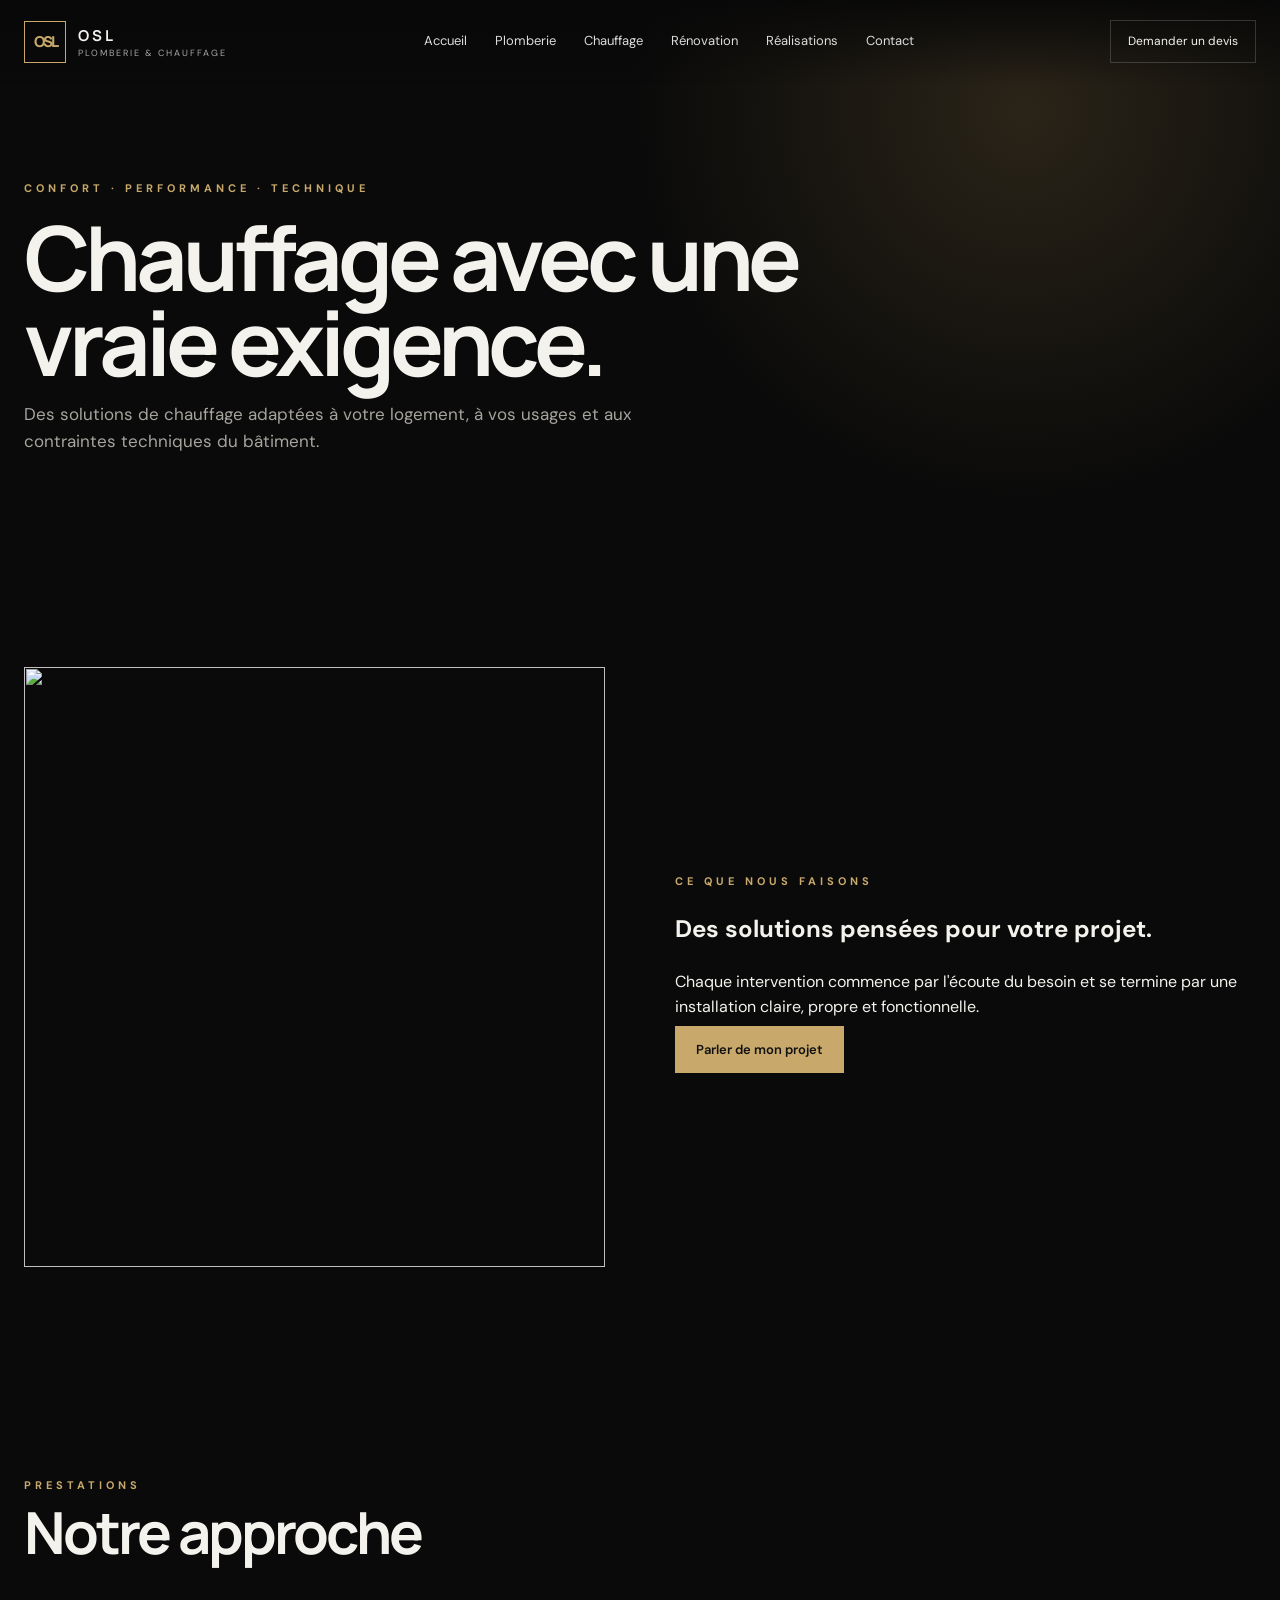
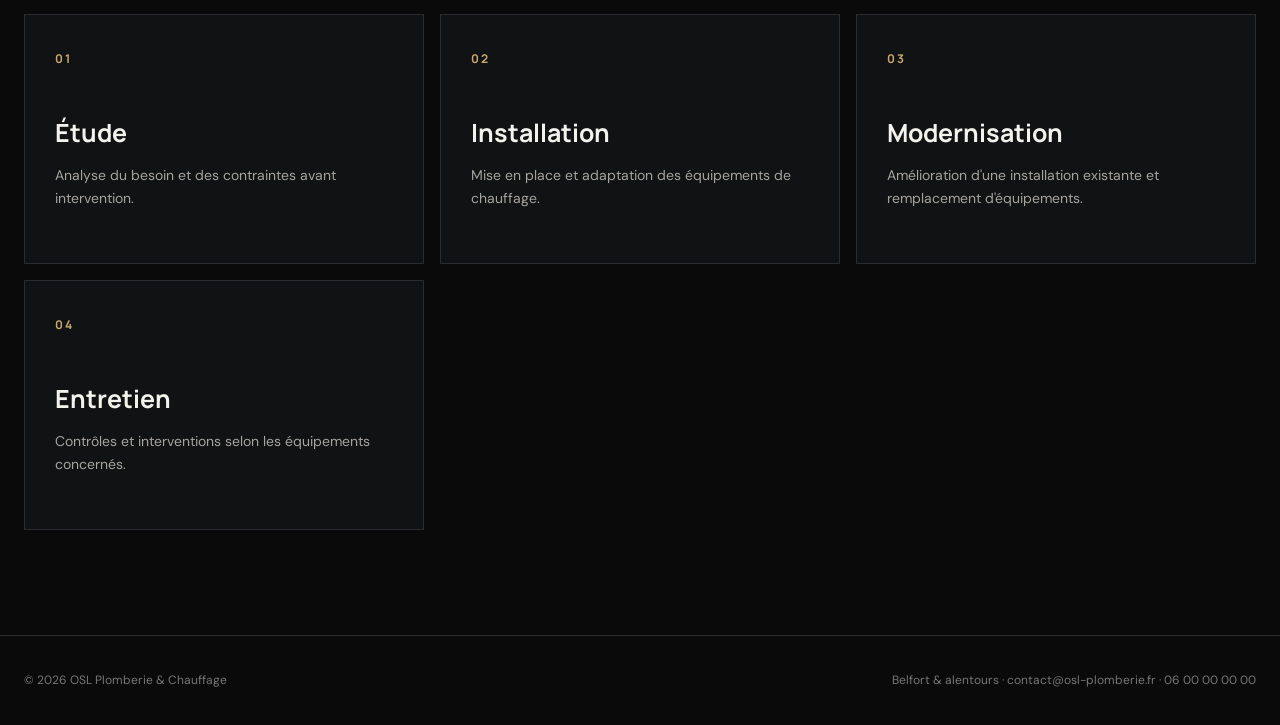
==== chauffage.html @ 5820beb4 "Add files via upload" ====
<!doctype html><html lang="fr"><head><meta charset="utf-8"><meta name="viewport" content="width=device-width,initial-scale=1"><title>Chauffage — OSL Plomberie & Chauffage</title><meta name="description" content="OSL Plomberie & Chauffage — plomberie, chauffage et rénovation à Belfort et alentours."><link rel="stylesheet" href="style.css"></head><body>
<nav class="nav"><div class="container navin"><a class="brand" href="index.html"><span class="mark">OSL</span><span><strong>OSL</strong><small>PLOMBERIE & CHAUFFAGE</small></span></a><div class="links"><a href="index.html">Accueil</a><a href="plomberie.html">Plomberie</a><a href="chauffage.html">Chauffage</a><a href="renovation.html">Rénovation</a><a href="realisations.html">Réalisations</a><a href="contact.html">Contact</a></div><a class="navcta" href="contact.html">Demander un devis</a><button class="menu">☰</button></div></nav>
<main><header class="subhero"><div class="container reveal"><div class="eyebrow">Confort · Performance · Technique</div><h1>Chauffage avec une vraie exigence.</h1><p>Des solutions de chauffage adaptées à votre logement, à vos usages et aux contraintes techniques du bâtiment.</p></div></header><section><div class="container"><div class="split"><img class="reveal" src="https://images.unsplash.com/photo-1650551182991-b07558247564?auto=format&fit=crop&w=1400&q=85"><div class="reveal"><div class="eyebrow">Ce que nous faisons</div><h2>Des solutions pensées pour votre projet.</h2><p>Chaque intervention commence par l'écoute du besoin et se termine par une installation claire, propre et fonctionnelle.</p><a class="btn primary" href="contact.html">Parler de mon projet</a></div></div></div></section><section><div class="container"><div class="head reveal"><div><div class="eyebrow">Prestations</div><h2>Notre approche</h2></div></div><div class="grid"><article class="card reveal"><span class="num">01</span><h3>Étude</h3><p>Analyse du besoin et des contraintes avant intervention.</p></article><article class="card reveal"><span class="num">02</span><h3>Installation</h3><p>Mise en place et adaptation des équipements de chauffage.</p></article><article class="card reveal"><span class="num">03</span><h3>Modernisation</h3><p>Amélioration d'une installation existante et remplacement d'équipements.</p></article><article class="card reveal"><span class="num">04</span><h3>Entretien</h3><p>Contrôles et interventions selon les équipements concernés.</p></article></div></div></section></main>
<footer class="footer"><div class="container footerin"><div>© 2026 OSL Plomberie & Chauffage</div><div>Belfort & alentours · contact@osl-plomberie.fr · 06 00 00 00 00</div></div></footer><script src="script.js"></script></body></html>
---- style.css ----
@import url('https://fonts.googleapis.com/css2?family=DM+Sans:wght@400;500;600;700&family=Manrope:wght@500;600;700;800&display=swap');
:root{--bg:#0a0a0a;--panel:#111214;--soft:#18191b;--line:#2a2b2e;--text:#f4f2ed;--muted:#a7a49e;--gold:#c8a96b;--gold2:#e2c98f;--max:1240px}
*{box-sizing:border-box}html{scroll-behavior:smooth}body{margin:0;background:var(--bg);color:var(--text);font-family:"DM Sans",sans-serif;line-height:1.6}a{text-decoration:none;color:inherit}img{display:block;width:100%;object-fit:cover}.container{width:min(calc(100% - 48px),var(--max));margin:auto}.nav{position:fixed;z-index:20;top:0;left:0;right:0;padding:20px 0;background:linear-gradient(#080808e8,transparent);transition:.3s}.nav.scrolled{background:#090909ed;border-bottom:1px solid #ffffff12;backdrop-filter:blur(16px)}.navin{display:flex;align-items:center;justify-content:space-between}.brand{display:flex;align-items:center;gap:12px}.mark{width:42px;height:42px;border:1px solid var(--gold);display:grid;place-items:center;font-family:Manrope;font-weight:800;letter-spacing:-2px;color:var(--gold);font-size:15px}.brand strong{font-family:Manrope;letter-spacing:3px;font-size:15px}.brand small{display:block;color:#aaa;font-size:9px;letter-spacing:2px;margin-top:-3px}.links{display:flex;gap:28px;font-size:13px;color:#ddd}.links a:hover{color:var(--gold)}.navcta{padding:11px 17px;border:1px solid #ffffff2b;font-size:12px}.menu{display:none;background:none;border:0;color:#fff;font-size:26px}.hero{min-height:100vh;display:grid;align-items:end;position:relative;overflow:hidden;background:linear-gradient(90deg,#050505dc 0%,#05050585 48%,#05050528),url("https://images.unsplash.com/photo-1504307651254-35680f356dfd?auto=format&fit=crop&w=2200&q=85") center/cover}.hero:after{content:"";position:absolute;inset:0;background:linear-gradient(0deg,#0a0a0a 0%,transparent 35%)}.hero .container{position:relative;z-index:2;padding:160px 0 90px}.eyebrow{color:var(--gold);text-transform:uppercase;letter-spacing:4px;font-size:11px;font-weight:700}.hero h1{font-family:Manrope;font-size:clamp(48px,7vw,96px);line-height:.96;letter-spacing:-5px;max-width:900px;margin:18px 0 26px}.hero h1 em{font-style:normal;color:#cfcac0}.hero p{max-width:580px;color:#d0cec9;font-size:17px}.buttons{display:flex;gap:12px;flex-wrap:wrap;margin-top:34px}.btn{padding:14px 20px;border:1px solid #ffffff26;font-weight:600;font-size:13px}.btn.primary{background:var(--gold);color:#111;border-color:var(--gold)}.btn:hover{transform:translateY(-2px)}section{padding:105px 0}.head{display:flex;justify-content:space-between;gap:40px;align-items:end;margin-bottom:45px}.head h2{font:700 clamp(34px,5vw,58px)/1 Manrope;letter-spacing:-3px;margin:8px 0}.head p{max-width:470px;color:var(--muted);margin:0}.grid{display:grid;grid-template-columns:repeat(3,1fr);gap:16px}.card{background:var(--panel);border:1px solid var(--line);padding:30px;min-height:250px;transition:.3s}.card:hover{transform:translateY(-5px);border-color:#6b5b3d}.num{font:700 12px Manrope;color:var(--gold);letter-spacing:2px}.card h3{font:700 25px Manrope;margin:45px 0 10px}.card p{color:var(--muted);font-size:14px}.photo-grid{display:grid;grid-template-columns:1.35fr .65fr;gap:16px}.photo-grid .big{height:610px}.photo-grid .stack{display:grid;gap:16px}.photo-grid .stack img{height:297px}.caption{display:flex;justify-content:space-between;margin-top:12px;font-size:12px;color:#aaa}.process{display:grid;grid-template-columns:repeat(4,1fr);gap:1px;background:var(--line);border:1px solid var(--line)}.step{background:var(--bg);padding:30px}.step b{font:700 40px Manrope;color:#333}.step h3{font-family:Manrope}.step p{font-size:13px;color:var(--muted)}.split{display:grid;grid-template-columns:1fr 1fr;gap:70px;align-items:center}.split img{height:600px}.quote{background:linear-gradient(120deg,#17140f,#0d0d0d);border:1px solid #3a3020;padding:55px}.quote h2{font:700 52px/1 Manrope;letter-spacing:-3px;margin:10px 0 18px}.quote p{color:var(--muted);max-width:600px}.facts{display:grid;grid-template-columns:repeat(3,1fr);gap:1px;background:var(--line);margin-top:35px}.fact{background:#0b0b0b;padding:24px}.fact strong{display:block;font:700 28px Manrope}.fact span{color:var(--muted);font-size:12px}.faq{border-top:1px solid var(--line)}details{border-bottom:1px solid var(--line);padding:20px 0}summary{cursor:pointer;font:600 17px Manrope}details p{color:var(--muted);max-width:760px}.contact{display:grid;grid-template-columns:.8fr 1.2fr;gap:45px}.contactbox{border:1px solid var(--line);padding:30px;background:var(--panel)}.contactbox h3{font-family:Manrope}.contactbox p,.contactbox a{color:var(--muted);display:block}.form{display:grid;grid-template-columns:1fr 1fr;gap:14px}.form .full{grid-column:1/-1}.form input,.form textarea,.form select{width:100%;background:#0d0d0e;border:1px solid var(--line);padding:15px;color:#fff;font:inherit}.form textarea{min-height:150px;resize:vertical}.footer{border-top:1px solid var(--line);padding:35px 0;color:#777;font-size:12px}.footerin{display:flex;justify-content:space-between;gap:20px}.reveal{opacity:0;transform:translateY(25px);transition:.7s}.reveal.show{opacity:1;transform:none}.subhero{padding:180px 0 90px;background:radial-gradient(circle at 80% 20%,#2a2418,transparent 35%)}.subhero h1{font:700 clamp(50px,7vw,90px)/.95 Manrope;letter-spacing:-5px;max-width:850px;margin:16px 0}.subhero p{color:var(--muted);max-width:650px;font-size:17px}.gallery{display:grid;grid-template-columns:repeat(2,1fr);gap:16px}.gallery figure{margin:0}.gallery img{height:440px}.gallery figcaption{padding:12px 0;color:#888;font-size:12px}.notice{font-size:11px;color:#777;border-left:2px solid var(--gold);padding-left:12px;margin-top:20px}
@media(max-width:800px){.container{width:min(calc(100% - 30px),var(--max))}.links,.navcta{display:none}.menu{display:block}.nav.open .links{display:flex;position:absolute;top:80px;left:15px;right:15px;flex-direction:column;background:#101010;padding:25px;border:1px solid var(--line)}.hero h1{letter-spacing:-3px}.hero .container{padding-bottom:65px}.grid,.process,.contact,.split,.gallery,.photo-grid{grid-template-columns:1fr}.photo-grid .big,.photo-grid .stack img{height:360px}.head{display:block}.facts{grid-template-columns:1fr}.quote{padding:30px}.quote h2{font-size:40px}.form{grid-template-columns:1fr}.form .full{grid-column:auto}.footerin{display:block}.footerin div+div{margin-top:10px}section{padding:75px 0}}
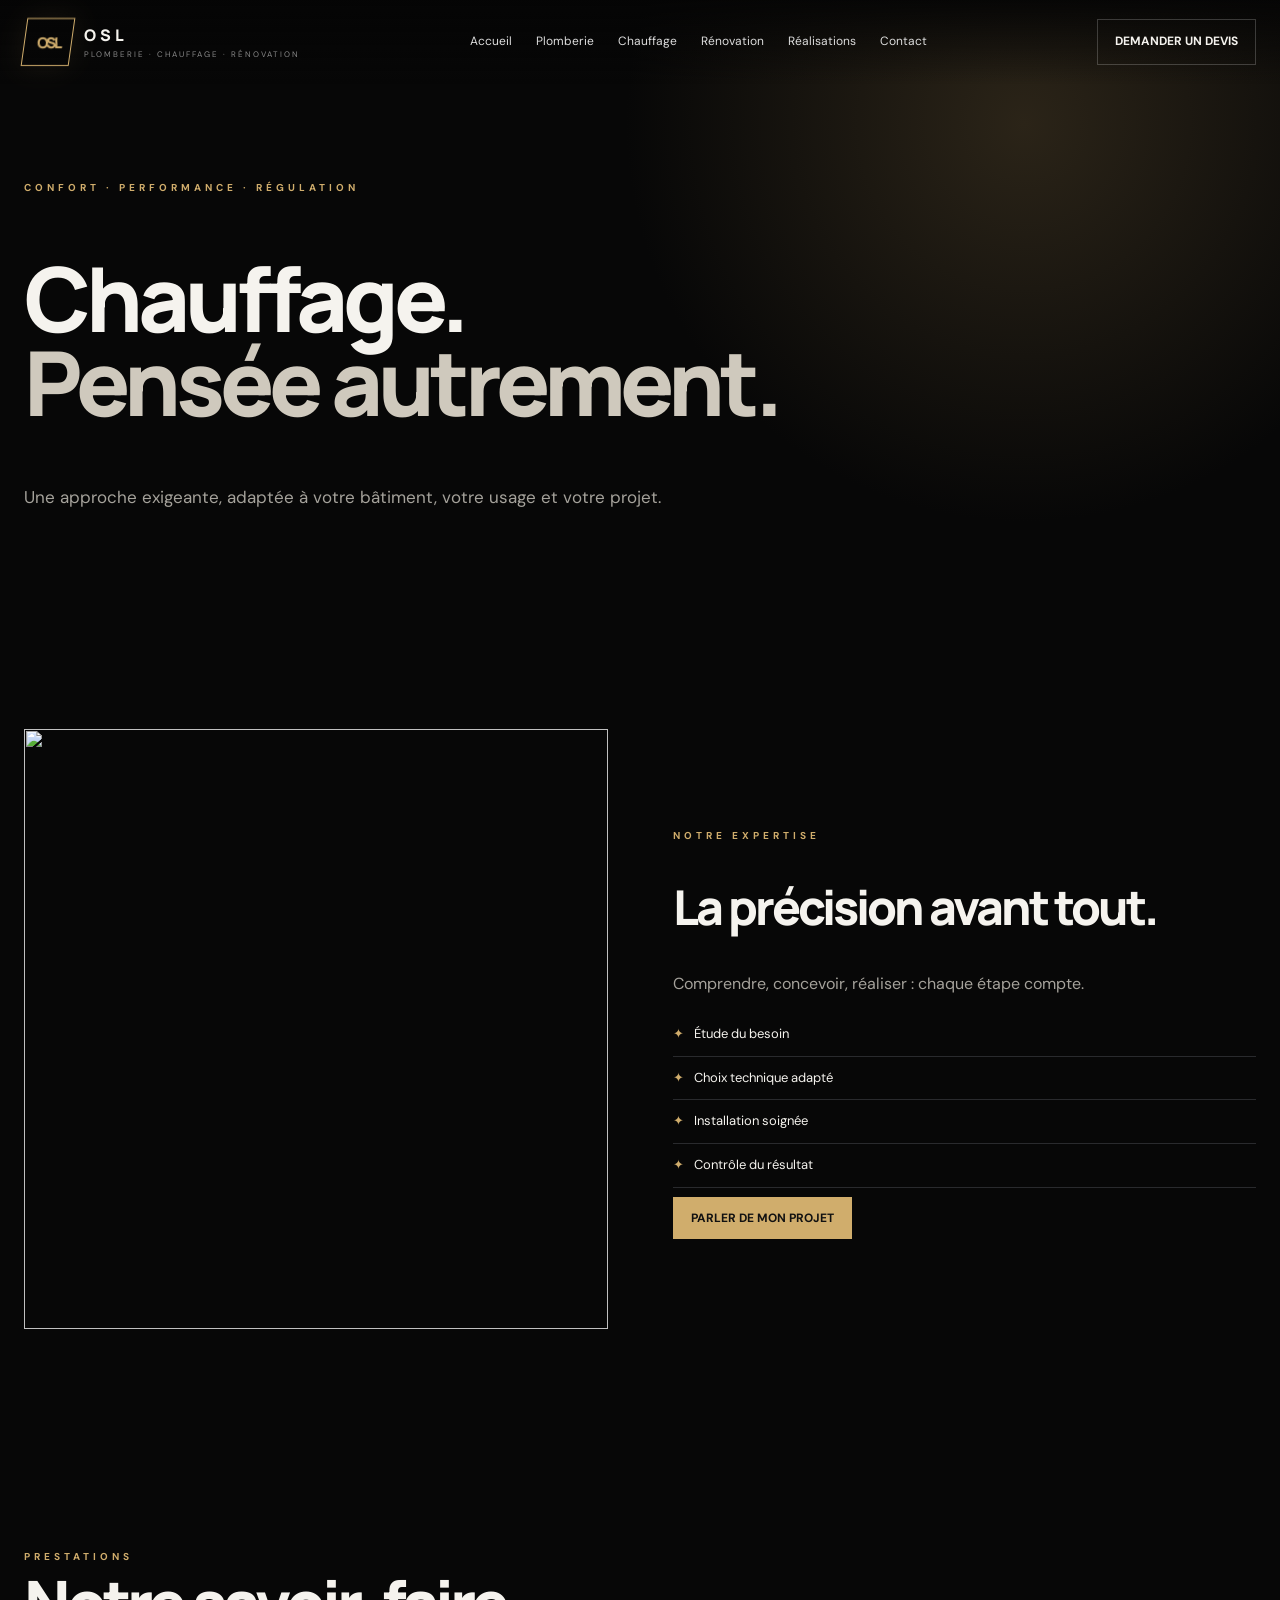
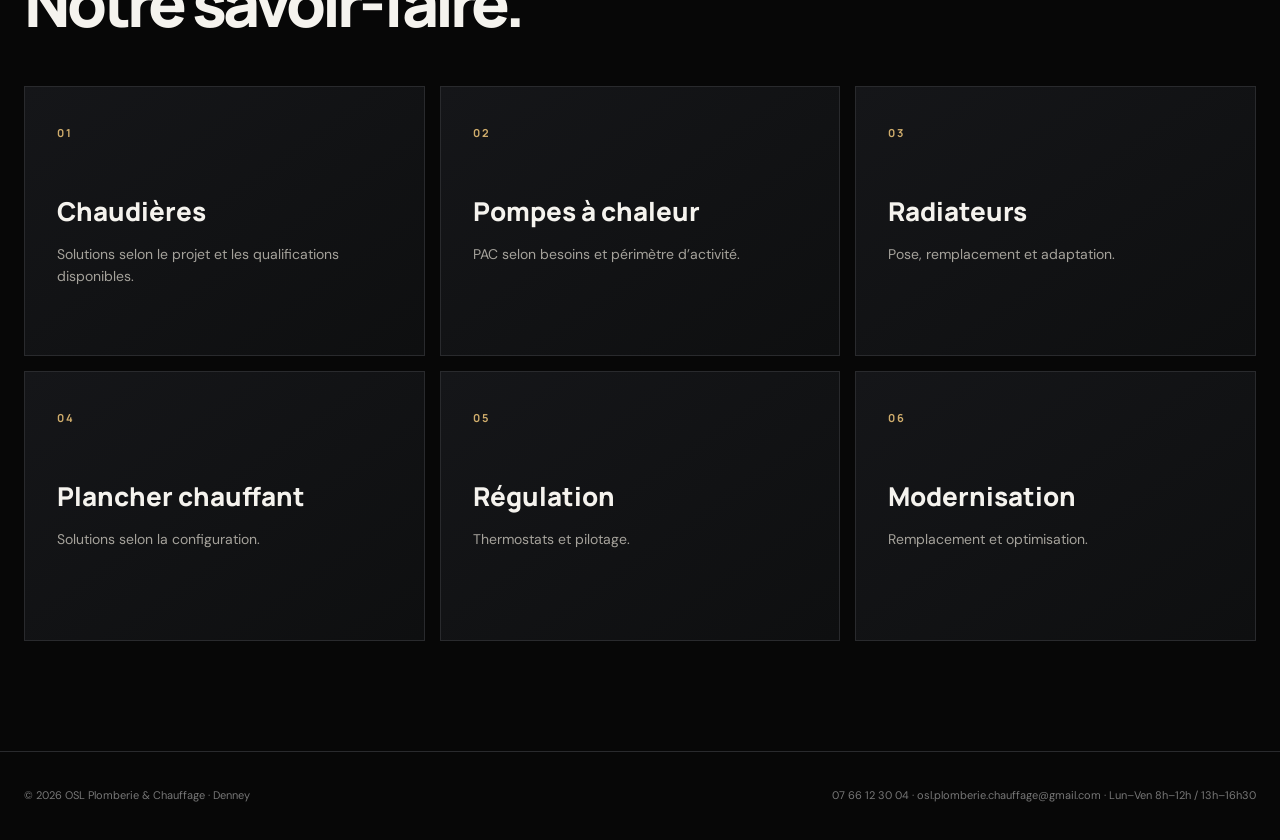
==== commit 5015d341: "Add files via upload" ====
--- a/chauffage.html
+++ b/chauffage.html
@@ -1,4 +1 @@
-<!doctype html><html lang="fr"><head><meta charset="utf-8"><meta name="viewport" content="width=device-width,initial-scale=1"><title>Chauffage — OSL Plomberie & Chauffage</title><meta name="description" content="OSL Plomberie & Chauffage — plomberie, chauffage et rénovation à Belfort et alentours."><link rel="stylesheet" href="style.css"></head><body>
-<nav class="nav"><div class="container navin"><a class="brand" href="index.html"><span class="mark">OSL</span><span><strong>OSL</strong><small>PLOMBERIE & CHAUFFAGE</small></span></a><div class="links"><a href="index.html">Accueil</a><a href="plomberie.html">Plomberie</a><a href="chauffage.html">Chauffage</a><a href="renovation.html">Rénovation</a><a href="realisations.html">Réalisations</a><a href="contact.html">Contact</a></div><a class="navcta" href="contact.html">Demander un devis</a><button class="menu">☰</button></div></nav>
-<main><header class="subhero"><div class="container reveal"><div class="eyebrow">Confort · Performance · Technique</div><h1>Chauffage avec une vraie exigence.</h1><p>Des solutions de chauffage adaptées à votre logement, à vos usages et aux contraintes techniques du bâtiment.</p></div></header><section><div class="container"><div class="split"><img class="reveal" src="https://images.unsplash.com/photo-1650551182991-b07558247564?auto=format&fit=crop&w=1400&q=85"><div class="reveal"><div class="eyebrow">Ce que nous faisons</div><h2>Des solutions pensées pour votre projet.</h2><p>Chaque intervention commence par l'écoute du besoin et se termine par une installation claire, propre et fonctionnelle.</p><a class="btn primary" href="contact.html">Parler de mon projet</a></div></div></div></section><section><div class="container"><div class="head reveal"><div><div class="eyebrow">Prestations</div><h2>Notre approche</h2></div></div><div class="grid"><article class="card reveal"><span class="num">01</span><h3>Étude</h3><p>Analyse du besoin et des contraintes avant intervention.</p></article><article class="card reveal"><span class="num">02</span><h3>Installation</h3><p>Mise en place et adaptation des équipements de chauffage.</p></article><article class="card reveal"><span class="num">03</span><h3>Modernisation</h3><p>Amélioration d'une installation existante et remplacement d'équipements.</p></article><article class="card reveal"><span class="num">04</span><h3>Entretien</h3><p>Contrôles et interventions selon les équipements concernés.</p></article></div></div></section></main>
-<footer class="footer"><div class="container footerin"><div>© 2026 OSL Plomberie & Chauffage</div><div>Belfort & alentours · contact@osl-plomberie.fr · 06 00 00 00 00</div></div></footer><script src="script.js"></script></body></html>+<!doctype html><html lang="fr"><head><meta charset="utf-8"><meta name="viewport" content="width=device-width,initial-scale=1"><title>Chauffage — OSL</title><meta name="description" content="OSL Plomberie & Chauffage à Denney, Belfort et alentours jusqu’à 130 km."><link rel="stylesheet" href="style.css"></head><body><nav class="nav"><div class="container navin"><a class="brand" href="index.html"><span class="logo"><b>OSL</b></span><span><strong>OSL</strong><small>PLOMBERIE · CHAUFFAGE · RÉNOVATION</small></span></a><div class="links"><a href="index.html">Accueil</a><a href="plomberie.html">Plomberie</a><a href="chauffage.html">Chauffage</a><a href="renovation.html">Rénovation</a><a href="realisations.html">Réalisations</a><a href="contact.html">Contact</a></div><a class="navcta" href="contact.html">DEMANDER UN DEVIS</a><button class="menu">☰</button></div></nav><main><header style="padding:180px 0 90px;background:radial-gradient(circle at 80% 20%,#2b2418,transparent 35%)"><div class="container reveal"><div class="eyebrow">Confort · Performance · Régulation</div><h1 style="font:800 clamp(50px,7vw,92px)/.94 Manrope;letter-spacing:-5px"> Chauffage.<br><span style="color:#cfc9bd">Pensée autrement.</span></h1><p style="color:var(--m);max-width:680px;font-size:17px">Une approche exigeante, adaptée à votre bâtiment, votre usage et votre projet.</p></div></header><section><div class="container"><div class="split"><img class="reveal" src="https://images.unsplash.com/photo-1650551182991-b07558247564?auto=format&fit=crop&w=1500&q=88"><div class="reveal"><div class="eyebrow">Notre expertise</div><h2 style="font:800 48px/1 Manrope;letter-spacing:-3px">La précision avant tout.</h2><p style="color:var(--m)">Comprendre, concevoir, réaliser : chaque étape compte.</p><ul class="list"><li>Étude du besoin</li><li>Choix technique adapté</li><li>Installation soignée</li><li>Contrôle du résultat</li></ul><a class="btn primary" href="contact.html">PARLER DE MON PROJET</a></div></div></div></section><section><div class="container"><div class="head"><div><div class="eyebrow">Prestations</div><h2>Notre savoir-faire.</h2></div></div><div class="grid"><article class="card tilt reveal"><span class="num">01</span><h3>Chaudières</h3><p>Solutions selon le projet et les qualifications disponibles.</p></article><article class="card tilt reveal"><span class="num">02</span><h3>Pompes à chaleur</h3><p>PAC selon besoins et périmètre d’activité.</p></article><article class="card tilt reveal"><span class="num">03</span><h3>Radiateurs</h3><p>Pose, remplacement et adaptation.</p></article><article class="card tilt reveal"><span class="num">04</span><h3>Plancher chauffant</h3><p>Solutions selon la configuration.</p></article><article class="card tilt reveal"><span class="num">05</span><h3>Régulation</h3><p>Thermostats et pilotage.</p></article><article class="card tilt reveal"><span class="num">06</span><h3>Modernisation</h3><p>Remplacement et optimisation.</p></article></div></div></section></main><footer class="footer"><div class="container footerin"><div>© 2026 OSL Plomberie & Chauffage · Denney</div><div>07 66 12 30 04 · osl.plomberie.chauffage@gmail.com · Lun–Ven 8h–12h / 13h–16h30</div></div></footer><script src="script.js"></script></body></html>
--- a/style.css
+++ b/style.css
@@ -1,5 +1,3 @@
-
-@import url('https://fonts.googleapis.com/css2?family=DM+Sans:wght@400;500;600;700&family=Manrope:wght@500;600;700;800&display=swap');
-:root{--bg:#0a0a0a;--panel:#111214;--soft:#18191b;--line:#2a2b2e;--text:#f4f2ed;--muted:#a7a49e;--gold:#c8a96b;--gold2:#e2c98f;--max:1240px}
-*{box-sizing:border-box}html{scroll-behavior:smooth}body{margin:0;background:var(--bg);color:var(--text);font-family:"DM Sans",sans-serif;line-height:1.6}a{text-decoration:none;color:inherit}img{display:block;width:100%;object-fit:cover}.container{width:min(calc(100% - 48px),var(--max));margin:auto}.nav{position:fixed;z-index:20;top:0;left:0;right:0;padding:20px 0;background:linear-gradient(#080808e8,transparent);transition:.3s}.nav.scrolled{background:#090909ed;border-bottom:1px solid #ffffff12;backdrop-filter:blur(16px)}.navin{display:flex;align-items:center;justify-content:space-between}.brand{display:flex;align-items:center;gap:12px}.mark{width:42px;height:42px;border:1px solid var(--gold);display:grid;place-items:center;font-family:Manrope;font-weight:800;letter-spacing:-2px;color:var(--gold);font-size:15px}.brand strong{font-family:Manrope;letter-spacing:3px;font-size:15px}.brand small{display:block;color:#aaa;font-size:9px;letter-spacing:2px;margin-top:-3px}.links{display:flex;gap:28px;font-size:13px;color:#ddd}.links a:hover{color:var(--gold)}.navcta{padding:11px 17px;border:1px solid #ffffff2b;font-size:12px}.menu{display:none;background:none;border:0;color:#fff;font-size:26px}.hero{min-height:100vh;display:grid;align-items:end;position:relative;overflow:hidden;background:linear-gradient(90deg,#050505dc 0%,#05050585 48%,#05050528),url("https://images.unsplash.com/photo-1504307651254-35680f356dfd?auto=format&fit=crop&w=2200&q=85") center/cover}.hero:after{content:"";position:absolute;inset:0;background:linear-gradient(0deg,#0a0a0a 0%,transparent 35%)}.hero .container{position:relative;z-index:2;padding:160px 0 90px}.eyebrow{color:var(--gold);text-transform:uppercase;letter-spacing:4px;font-size:11px;font-weight:700}.hero h1{font-family:Manrope;font-size:clamp(48px,7vw,96px);line-height:.96;letter-spacing:-5px;max-width:900px;margin:18px 0 26px}.hero h1 em{font-style:normal;color:#cfcac0}.hero p{max-width:580px;color:#d0cec9;font-size:17px}.buttons{display:flex;gap:12px;flex-wrap:wrap;margin-top:34px}.btn{padding:14px 20px;border:1px solid #ffffff26;font-weight:600;font-size:13px}.btn.primary{background:var(--gold);color:#111;border-color:var(--gold)}.btn:hover{transform:translateY(-2px)}section{padding:105px 0}.head{display:flex;justify-content:space-between;gap:40px;align-items:end;margin-bottom:45px}.head h2{font:700 clamp(34px,5vw,58px)/1 Manrope;letter-spacing:-3px;margin:8px 0}.head p{max-width:470px;color:var(--muted);margin:0}.grid{display:grid;grid-template-columns:repeat(3,1fr);gap:16px}.card{background:var(--panel);border:1px solid var(--line);padding:30px;min-height:250px;transition:.3s}.card:hover{transform:translateY(-5px);border-color:#6b5b3d}.num{font:700 12px Manrope;color:var(--gold);letter-spacing:2px}.card h3{font:700 25px Manrope;margin:45px 0 10px}.card p{color:var(--muted);font-size:14px}.photo-grid{display:grid;grid-template-columns:1.35fr .65fr;gap:16px}.photo-grid .big{height:610px}.photo-grid .stack{display:grid;gap:16px}.photo-grid .stack img{height:297px}.caption{display:flex;justify-content:space-between;margin-top:12px;font-size:12px;color:#aaa}.process{display:grid;grid-template-columns:repeat(4,1fr);gap:1px;background:var(--line);border:1px solid var(--line)}.step{background:var(--bg);padding:30px}.step b{font:700 40px Manrope;color:#333}.step h3{font-family:Manrope}.step p{font-size:13px;color:var(--muted)}.split{display:grid;grid-template-columns:1fr 1fr;gap:70px;align-items:center}.split img{height:600px}.quote{background:linear-gradient(120deg,#17140f,#0d0d0d);border:1px solid #3a3020;padding:55px}.quote h2{font:700 52px/1 Manrope;letter-spacing:-3px;margin:10px 0 18px}.quote p{color:var(--muted);max-width:600px}.facts{display:grid;grid-template-columns:repeat(3,1fr);gap:1px;background:var(--line);margin-top:35px}.fact{background:#0b0b0b;padding:24px}.fact strong{display:block;font:700 28px Manrope}.fact span{color:var(--muted);font-size:12px}.faq{border-top:1px solid var(--line)}details{border-bottom:1px solid var(--line);padding:20px 0}summary{cursor:pointer;font:600 17px Manrope}details p{color:var(--muted);max-width:760px}.contact{display:grid;grid-template-columns:.8fr 1.2fr;gap:45px}.contactbox{border:1px solid var(--line);padding:30px;background:var(--panel)}.contactbox h3{font-family:Manrope}.contactbox p,.contactbox a{color:var(--muted);display:block}.form{display:grid;grid-template-columns:1fr 1fr;gap:14px}.form .full{grid-column:1/-1}.form input,.form textarea,.form select{width:100%;background:#0d0d0e;border:1px solid var(--line);padding:15px;color:#fff;font:inherit}.form textarea{min-height:150px;resize:vertical}.footer{border-top:1px solid var(--line);padding:35px 0;color:#777;font-size:12px}.footerin{display:flex;justify-content:space-between;gap:20px}.reveal{opacity:0;transform:translateY(25px);transition:.7s}.reveal.show{opacity:1;transform:none}.subhero{padding:180px 0 90px;background:radial-gradient(circle at 80% 20%,#2a2418,transparent 35%)}.subhero h1{font:700 clamp(50px,7vw,90px)/.95 Manrope;letter-spacing:-5px;max-width:850px;margin:16px 0}.subhero p{color:var(--muted);max-width:650px;font-size:17px}.gallery{display:grid;grid-template-columns:repeat(2,1fr);gap:16px}.gallery figure{margin:0}.gallery img{height:440px}.gallery figcaption{padding:12px 0;color:#888;font-size:12px}.notice{font-size:11px;color:#777;border-left:2px solid var(--gold);padding-left:12px;margin-top:20px}
-@media(max-width:800px){.container{width:min(calc(100% - 30px),var(--max))}.links,.navcta{display:none}.menu{display:block}.nav.open .links{display:flex;position:absolute;top:80px;left:15px;right:15px;flex-direction:column;background:#101010;padding:25px;border:1px solid var(--line)}.hero h1{letter-spacing:-3px}.hero .container{padding-bottom:65px}.grid,.process,.contact,.split,.gallery,.photo-grid{grid-template-columns:1fr}.photo-grid .big,.photo-grid .stack img{height:360px}.head{display:block}.facts{grid-template-columns:1fr}.quote{padding:30px}.quote h2{font-size:40px}.form{grid-template-columns:1fr}.form .full{grid-column:auto}.footerin{display:block}.footerin div+div{margin-top:10px}section{padding:75px 0}}
+@import url("https://fonts.googleapis.com/css2?family=DM+Sans:wght@400;600;700&family=Manrope:wght@600;800&display=swap");
+:root{--bg:#070707;--p:#111214;--l:#292a2d;--t:#f5f3ee;--m:#a5a29b;--g:#d0ad6c;--max:1280px}*{box-sizing:border-box}html{scroll-behavior:smooth}body{margin:0;background:var(--bg);color:var(--t);font-family:"DM Sans";line-height:1.6}a{color:inherit;text-decoration:none}.container{width:min(calc(100% - 48px),var(--max));margin:auto}.nav{position:fixed;z-index:9;inset:0 0 auto;padding:18px 0;background:linear-gradient(#050505ed,transparent);transition:.3s}.nav.scrolled{background:#080808e8;backdrop-filter:blur(18px);border-bottom:1px solid #fff1}.navin{display:flex;align-items:center;justify-content:space-between}.brand{display:flex;align-items:center;gap:12px}.logo{width:48px;height:48px;border:1px solid var(--g);display:grid;place-items:center;transform:skew(-8deg);box-shadow:0 0 30px #d0ad6c18}.logo b{color:var(--g);font:800 15px Manrope;transform:skew(8deg);letter-spacing:-2px}.brand strong{font:800 16px Manrope;letter-spacing:4px}.brand small{display:block;color:#888;font-size:8px;letter-spacing:2px}.links{display:flex;gap:24px;font-size:12px;color:#ddd}.links a:hover{color:var(--g)}.navcta,.btn{border:1px solid #fff3;padding:12px 17px;font-size:12px;font-weight:700}.menu{display:none;background:none;border:0;color:#fff;font-size:25px}.hero{min-height:100vh;display:grid;align-items:end;position:relative;overflow:hidden;background:radial-gradient(circle at 75% 30%,#2b2317,transparent 32%),linear-gradient(90deg,#050505f0,#05050575,#05050520),url("https://images.unsplash.com/photo-1504307651254-35680f356dfd?auto=format&fit=crop&w=2400&q=90") center/cover}.hero:after{content:"";position:absolute;inset:0;background:linear-gradient(0deg,#070707,transparent 45%)}.hero .container{position:relative;z-index:2;padding:180px 0 90px}.eyebrow{color:var(--g);text-transform:uppercase;letter-spacing:4px;font-size:10px;font-weight:700}.hero h1{font:800 clamp(52px,8vw,112px)/.9 Manrope;letter-spacing:-6px;max-width:1050px;margin:18px 0}.hero h1 span{color:#cfc9bd}.hero p{font-size:18px;color:#d0cdc6;max-width:620px}.actions{display:flex;gap:12px;flex-wrap:wrap;margin-top:34px}.primary{background:var(--g);color:#111;border-color:var(--g)}.btn:hover,.navcta:hover{transform:translateY(-3px)}section{padding:110px 0}.head{display:flex;justify-content:space-between;align-items:end;gap:40px;margin-bottom:45px}.head h2{font:800 clamp(36px,5.5vw,64px)/.95 Manrope;letter-spacing:-4px;margin:8px 0}.head p{color:var(--m);max-width:520px}.grid{display:grid;grid-template-columns:repeat(3,1fr);gap:15px}.card{background:linear-gradient(145deg,#151619,#0e0f10);border:1px solid var(--l);padding:32px;min-height:270px;transition:.4s;transform-style:preserve-3d;overflow:hidden}.card:hover{transform:perspective(900px) rotateX(2deg) rotateY(-3deg) translateY(-7px);border-color:#6b5837;box-shadow:0 25px 60px #0008}.num{color:var(--g);font:700 11px Manrope;letter-spacing:2px}.card h3{font:800 26px Manrope;margin:48px 0 10px}.card p{color:var(--m);font-size:14px}.card a{color:var(--g);font-size:11px;font-weight:700}.strip{border-block:1px solid var(--l);padding:28px 0}.brands{display:flex;justify-content:space-between;gap:25px;flex-wrap:wrap;color:#aaa}.brands b{font:700 15px Manrope}.visual{display:grid;grid-template-columns:1.25fr .75fr;gap:15px}.visual figure{margin:0;position:relative;overflow:hidden}.visual img{width:100%;height:310px;object-fit:cover;transition:.6s}.visual .large{height:635px}.visual figure:hover img{transform:scale(1.04)}.label{position:absolute;bottom:15px;left:15px;background:#070707dd;padding:7px 10px;font-size:9px;letter-spacing:1px}.stack{display:grid;gap:15px}.process,.cert{display:grid;grid-template-columns:repeat(4,1fr);gap:1px;background:var(--l);border:1px solid var(--l)}.step,.cert .card{background:#090909;padding:30px}.step strong{font:800 42px Manrope;color:#333}.step h3{font:700 19px Manrope}.step p,.cert p{color:var(--m);font-size:13px}.cert{grid-template-columns:repeat(3,1fr);background:transparent;border:0;gap:15px}.cert .card{border:1px solid var(--l);min-height:185px}.tag{border:1px solid #665333;color:var(--g);padding:5px 8px;font-size:9px;letter-spacing:1px}.fleet{background:linear-gradient(135deg,#17130d,#090909);border:1px solid #3b3020;overflow:hidden}.fleetin{display:grid;grid-template-columns:.8fr 1.2fr}.fleettext{padding:55px}.fleettext h2{font:800 50px/1 Manrope;letter-spacing:-3px}.van{min-height:420px;display:grid;place-items:center;background:radial-gradient(circle,#2b251b,#0b0b0b 62%);position:relative}.van svg{width:92%;filter:drop-shadow(0 30px 30px #000)}.badge{position:absolute;right:22px;top:22px;color:#aaa;border:1px solid #fff2;padding:8px;font-size:9px;letter-spacing:2px}.split{display:grid;grid-template-columns:1fr 1fr;gap:65px;align-items:center}.split img{width:100%;height:600px;object-fit:cover}.list{list-style:none;padding:0}.list li{border-bottom:1px solid var(--l);padding:11px 0;font-size:13px}.list li:before{content:"✦";color:var(--g);margin-right:10px}.contact{display:grid;grid-template-columns:.75fr 1.25fr;gap:18px}.contactbox{background:var(--p);border:1px solid var(--l);padding:35px}.contactbox a,.contactbox p{display:block;color:var(--m)}.form{display:grid;grid-template-columns:1fr 1fr;gap:13px}.full{grid-column:1/-1}.form input,.form textarea,.form select{background:#0b0c0d;color:#fff;border:1px solid var(--l);padding:15px}.form textarea{min-height:145px}.footer{border-top:1px solid var(--l);padding:35px 0;color:#777;font-size:11px}.footerin{display:flex;justify-content:space-between}.reveal{opacity:0;transform:translateY(25px);transition:.8s}.reveal.show{opacity:1;transform:none}.notice{font-size:10px;color:#777;border-left:2px solid var(--g);padding-left:12px;margin-top:16px}
+@media(max-width:850px){.container{width:min(calc(100% - 30px),var(--max))}.links,.navcta{display:none}.menu{display:block}.nav.open .links{display:flex;position:absolute;top:76px;left:15px;right:15px;flex-direction:column;background:#0d0d0d;padding:24px;border:1px solid var(--l)}.hero h1{letter-spacing:-3px}.grid,.visual,.process,.cert,.fleetin,.split,.contact{grid-template-columns:1fr}.visual .large,.visual img{height:360px}.fleettext{padding:32px}.fleettext h2{font-size:39px}.van{min-height:280px}.form{grid-template-columns:1fr}.full{grid-column:auto}.footerin{display:block}.footerin div+div{margin-top:10px}section{padding:78px 0}.head{display:block}}
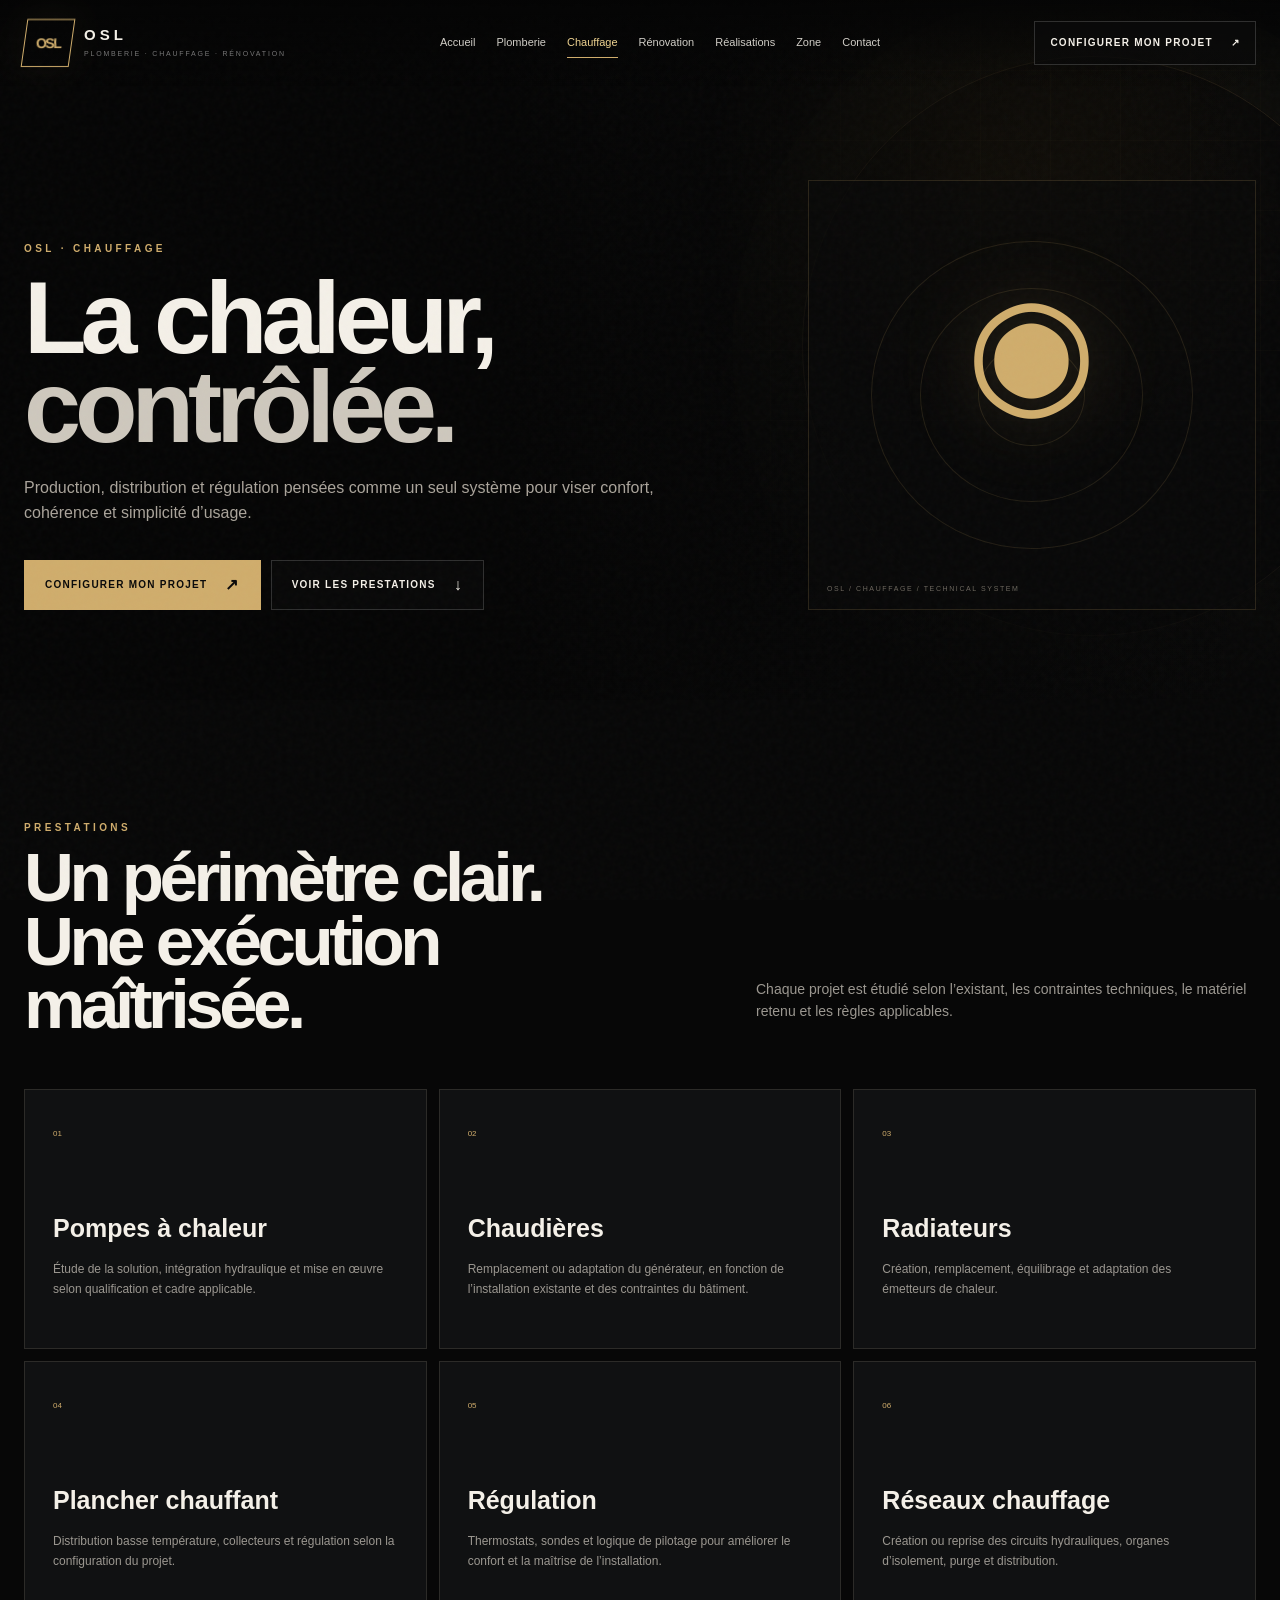
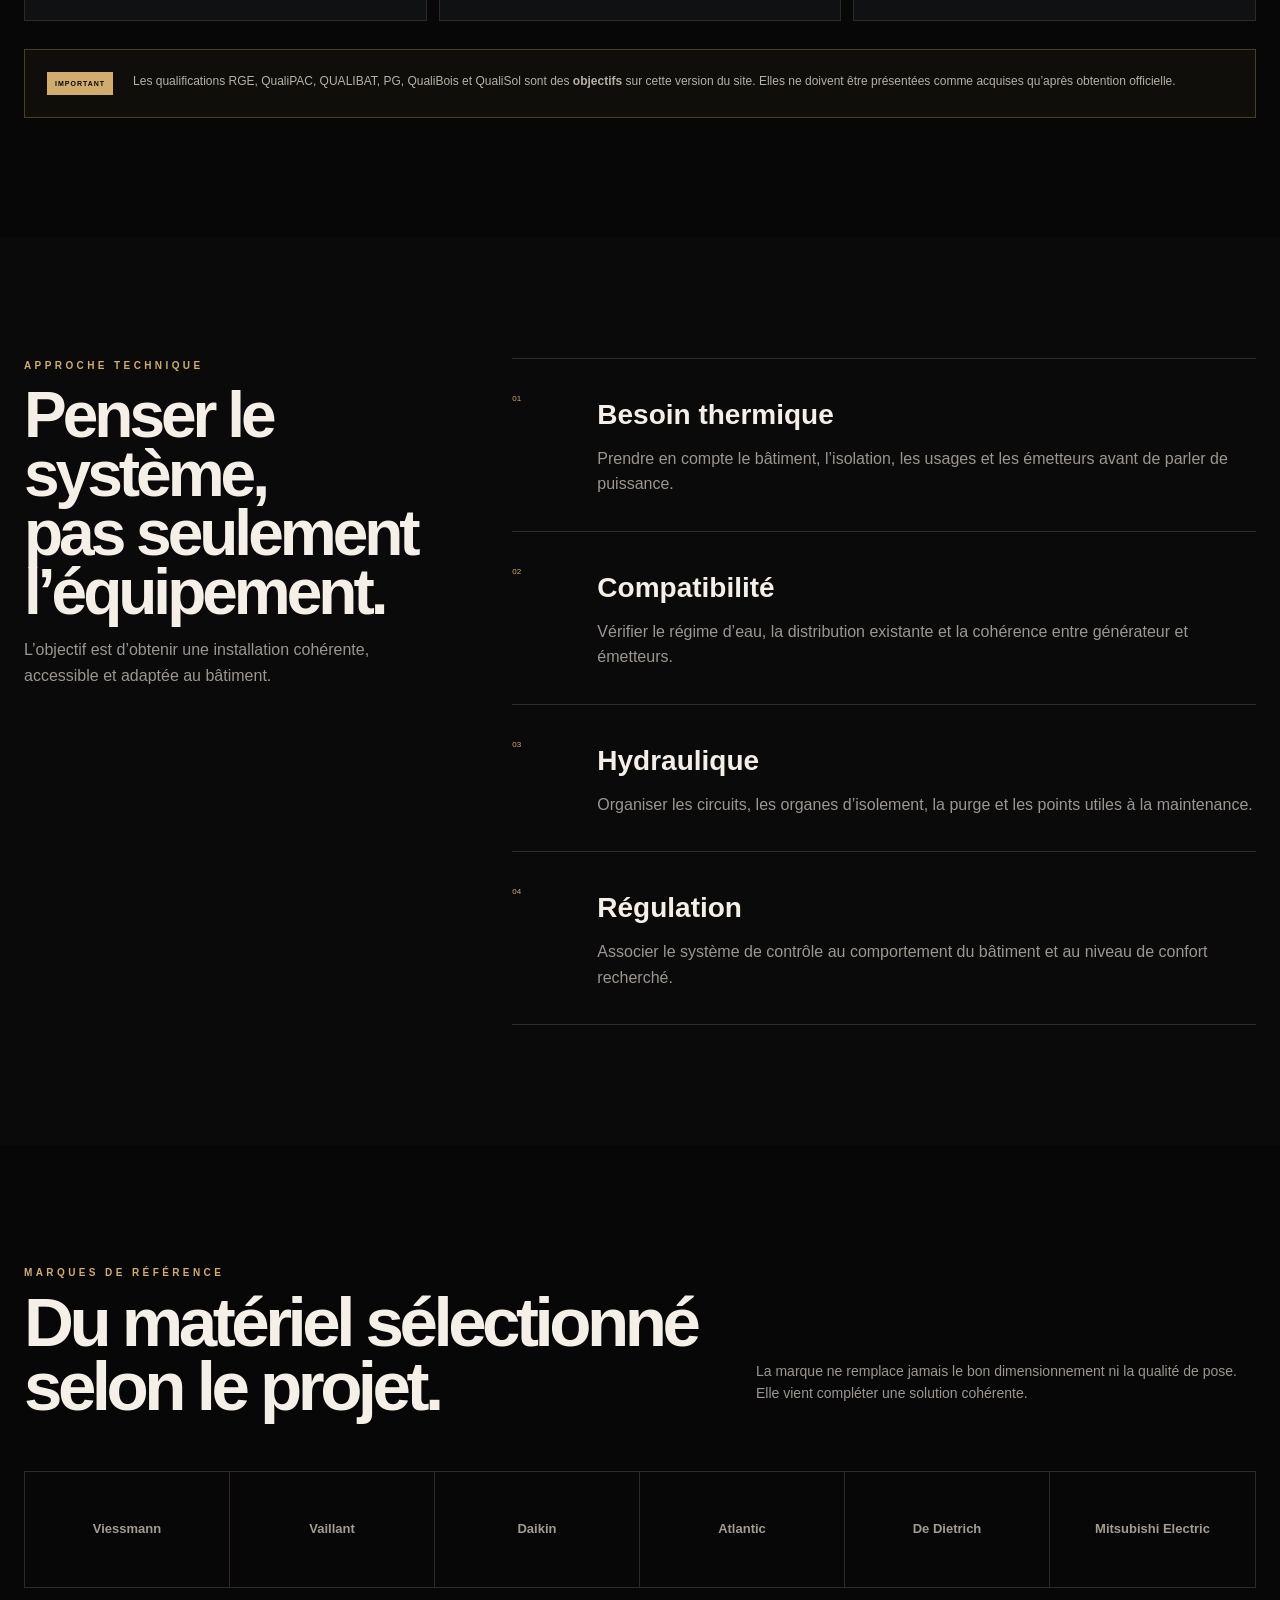
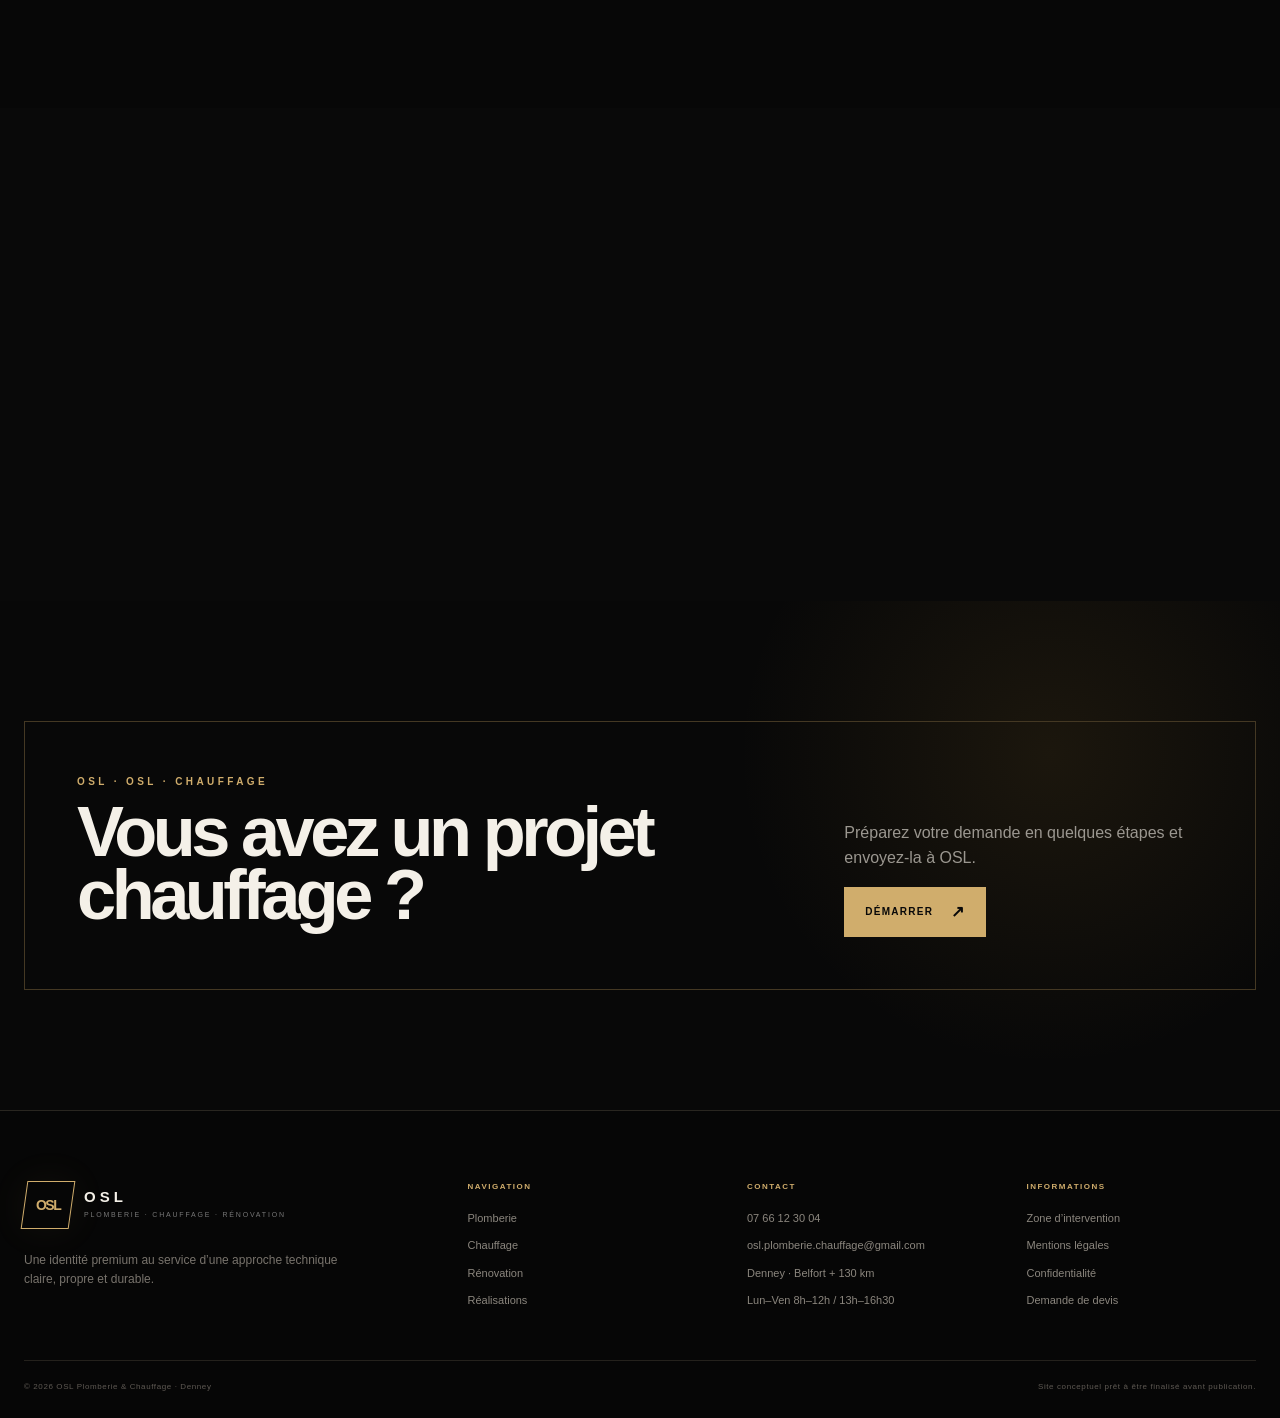
==== commit 72669a62: "Add files via upload" ====
--- a/chauffage.html
+++ b/chauffage.html
@@ -1 +1,109 @@
-<!doctype html><html lang="fr"><head><meta charset="utf-8"><meta name="viewport" content="width=device-width,initial-scale=1"><title>Chauffage — OSL</title><meta name="description" content="OSL Plomberie & Chauffage à Denney, Belfort et alentours jusqu’à 130 km."><link rel="stylesheet" href="style.css"></head><body><nav class="nav"><div class="container navin"><a class="brand" href="index.html"><span class="logo"><b>OSL</b></span><span><strong>OSL</strong><small>PLOMBERIE · CHAUFFAGE · RÉNOVATION</small></span></a><div class="links"><a href="index.html">Accueil</a><a href="plomberie.html">Plomberie</a><a href="chauffage.html">Chauffage</a><a href="renovation.html">Rénovation</a><a href="realisations.html">Réalisations</a><a href="contact.html">Contact</a></div><a class="navcta" href="contact.html">DEMANDER UN DEVIS</a><button class="menu">☰</button></div></nav><main><header style="padding:180px 0 90px;background:radial-gradient(circle at 80% 20%,#2b2418,transparent 35%)"><div class="container reveal"><div class="eyebrow">Confort · Performance · Régulation</div><h1 style="font:800 clamp(50px,7vw,92px)/.94 Manrope;letter-spacing:-5px"> Chauffage.<br><span style="color:#cfc9bd">Pensée autrement.</span></h1><p style="color:var(--m);max-width:680px;font-size:17px">Une approche exigeante, adaptée à votre bâtiment, votre usage et votre projet.</p></div></header><section><div class="container"><div class="split"><img class="reveal" src="https://images.unsplash.com/photo-1650551182991-b07558247564?auto=format&fit=crop&w=1500&q=88"><div class="reveal"><div class="eyebrow">Notre expertise</div><h2 style="font:800 48px/1 Manrope;letter-spacing:-3px">La précision avant tout.</h2><p style="color:var(--m)">Comprendre, concevoir, réaliser : chaque étape compte.</p><ul class="list"><li>Étude du besoin</li><li>Choix technique adapté</li><li>Installation soignée</li><li>Contrôle du résultat</li></ul><a class="btn primary" href="contact.html">PARLER DE MON PROJET</a></div></div></div></section><section><div class="container"><div class="head"><div><div class="eyebrow">Prestations</div><h2>Notre savoir-faire.</h2></div></div><div class="grid"><article class="card tilt reveal"><span class="num">01</span><h3>Chaudières</h3><p>Solutions selon le projet et les qualifications disponibles.</p></article><article class="card tilt reveal"><span class="num">02</span><h3>Pompes à chaleur</h3><p>PAC selon besoins et périmètre d’activité.</p></article><article class="card tilt reveal"><span class="num">03</span><h3>Radiateurs</h3><p>Pose, remplacement et adaptation.</p></article><article class="card tilt reveal"><span class="num">04</span><h3>Plancher chauffant</h3><p>Solutions selon la configuration.</p></article><article class="card tilt reveal"><span class="num">05</span><h3>Régulation</h3><p>Thermostats et pilotage.</p></article><article class="card tilt reveal"><span class="num">06</span><h3>Modernisation</h3><p>Remplacement et optimisation.</p></article></div></div></section></main><footer class="footer"><div class="container footerin"><div>© 2026 OSL Plomberie & Chauffage · Denney</div><div>07 66 12 30 04 · osl.plomberie.chauffage@gmail.com · Lun–Ven 8h–12h / 13h–16h30</div></div></footer><script src="script.js"></script></body></html>+<!doctype html>
+<html lang="fr">
+<head>
+<meta charset="utf-8">
+<meta name="viewport" content="width=device-width,initial-scale=1,viewport-fit=cover">
+<meta name="theme-color" content="#070707">
+<meta name="color-scheme" content="dark">
+<title>Chauffage & pompe à chaleur à Belfort — OSL</title>
+<meta name="description" content="OSL Chauffage à Denney et autour de Belfort : pompes à chaleur, chaudières, radiateurs, planchers chauffants, réseaux et régulation jusqu’à 130 km.">
+<meta property="og:title" content="Chauffage & pompe à chaleur à Belfort — OSL">
+<meta property="og:description" content="OSL Chauffage à Denney et autour de Belfort : pompes à chaleur, chaudières, radiateurs, planchers chauffants, réseaux et régulation jusqu’à 130 km.">
+<meta property="og:type" content="website">
+<link rel="icon" href="assets/favicon.svg" type="image/svg+xml">
+<link rel="stylesheet" href="style.css">
+</head>
+<body class="service-page service-chauffage">
+<div class="scroll-progress" aria-hidden="true"></div>
+<div class="grain" aria-hidden="true"></div>
+<div class="cursor-glow" aria-hidden="true"></div>
+
+<a class="skip-link" href="#main">Aller au contenu</a>
+<nav class="nav" aria-label="Navigation principale">
+  <div class="container navin">
+    <a class="brand" href="index.html" aria-label="OSL — Accueil">
+      <span class="logo"><b>OSL</b></span>
+      <span class="brand-copy"><strong>OSL</strong><small>PLOMBERIE · CHAUFFAGE · RÉNOVATION</small></span>
+    </a>
+    <div class="links">
+      <a href="index.html">Accueil</a>
+      <a href="plomberie.html">Plomberie</a>
+      <a href="chauffage.html">Chauffage</a>
+      <a href="renovation.html">Rénovation</a>
+      <a href="realisations.html">Réalisations</a>
+      <a href="zones.html">Zone</a>
+      <a href="contact.html">Contact</a>
+    </div>
+    <a class="navcta magnetic" href="devis.html">CONFIGURER MON PROJET <span>↗</span></a>
+    <button class="menu" aria-label="Ouvrir le menu" aria-expanded="false"><span></span><span></span></button>
+  </div>
+</nav>
+
+
+<main id="main">
+<header class="page-hero service-hero" data-service="chauffage">
+  <div class="page-grid" aria-hidden="true"></div><div class="page-orbit" aria-hidden="true"></div>
+  <div class="container page-hero-grid">
+    <div class="reveal"><div class="eyebrow">OSL · CHAUFFAGE</div><h1>La chaleur,<br><span>contrôlée.</span></h1><p>Production, distribution et régulation pensées comme un seul système pour viser confort, cohérence et simplicité d’usage.</p><div class="actions"><a class="btn primary magnetic" href="devis.html?service=chauffage">CONFIGURER MON PROJET <i>↗</i></a><a class="btn magnetic" href="#prestations">VOIR LES PRESTATIONS <i>↓</i></a></div></div>
+    <div class="service-visual reveal" aria-hidden="true"><span class="service-giant-icon">◉</span><div class="service-orbits"><i></i><i></i><i></i></div><small>OSL / CHAUFFAGE / TECHNICAL SYSTEM</small></div>
+  </div>
+</header>
+
+<section id="prestations">
+  <div class="container">
+    <div class="section-head reveal"><div><div class="eyebrow">PRESTATIONS</div><h2>Un périmètre clair.<br>Une exécution maîtrisée.</h2></div><p>Chaque projet est étudié selon l’existant, les contraintes techniques, le matériel retenu et les règles applicables.</p></div>
+    <div class="service-grid"><article class="service-card reveal"><span>01</span><h3>Pompes à chaleur</h3><p>Étude de la solution, intégration hydraulique et mise en œuvre selon qualification et cadre applicable.</p></article>
+<article class="service-card reveal"><span>02</span><h3>Chaudières</h3><p>Remplacement ou adaptation du générateur, en fonction de l’installation existante et des contraintes du bâtiment.</p></article>
+<article class="service-card reveal"><span>03</span><h3>Radiateurs</h3><p>Création, remplacement, équilibrage et adaptation des émetteurs de chaleur.</p></article>
+<article class="service-card reveal"><span>04</span><h3>Plancher chauffant</h3><p>Distribution basse température, collecteurs et régulation selon la configuration du projet.</p></article>
+<article class="service-card reveal"><span>05</span><h3>Régulation</h3><p>Thermostats, sondes et logique de pilotage pour améliorer le confort et la maîtrise de l’installation.</p></article>
+<article class="service-card reveal"><span>06</span><h3>Réseaux chauffage</h3><p>Création ou reprise des circuits hydrauliques, organes d’isolement, purge et distribution.</p></article></div>
+    <div class="service-note reveal"><span class="tag">IMPORTANT</span><p>Les qualifications RGE, QualiPAC, QUALIBAT, PG, QualiBois et QualiSol sont des <strong>objectifs</strong> sur cette version du site. Elles ne doivent être présentées comme acquises qu’après obtention officielle.</p></div>
+  </div>
+</section>
+
+<section class="technical-detail">
+  <div class="container detail-layout">
+    <div class="detail-sticky reveal"><div class="eyebrow">APPROCHE TECHNIQUE</div><h2>Penser le système,<br>pas seulement l’équipement.</h2><p>L’objectif est d’obtenir une installation cohérente, accessible et adaptée au bâtiment.</p></div>
+    <div class="detail-list"><article class="detail-row reveal"><span>01</span><div><h3>Besoin thermique</h3><p>Prendre en compte le bâtiment, l’isolation, les usages et les émetteurs avant de parler de puissance.</p></div></article>
+<article class="detail-row reveal"><span>02</span><div><h3>Compatibilité</h3><p>Vérifier le régime d’eau, la distribution existante et la cohérence entre générateur et émetteurs.</p></div></article>
+<article class="detail-row reveal"><span>03</span><div><h3>Hydraulique</h3><p>Organiser les circuits, les organes d’isolement, la purge et les points utiles à la maintenance.</p></div></article>
+<article class="detail-row reveal"><span>04</span><div><h3>Régulation</h3><p>Associer le système de contrôle au comportement du bâtiment et au niveau de confort recherché.</p></div></article></div>
+  </div>
+</section>
+
+<section class="brands-section">
+  <div class="container">
+    <div class="section-head reveal"><div><div class="eyebrow">MARQUES DE RÉFÉRENCE</div><h2>Du matériel sélectionné<br>selon le projet.</h2></div><p>La marque ne remplace jamais le bon dimensionnement ni la qualité de pose. Elle vient compléter une solution cohérente.</p></div>
+    <div class="brands-wall reveal"><b>Viessmann</b><b>Vaillant</b><b>Daikin</b><b>Atlantic</b><b>De Dietrich</b><b>Mitsubishi Electric</b></div>
+  </div>
+</section>
+
+<section class="faq-section">
+  <div class="container faq-layout">
+    <div class="reveal"><div class="eyebrow">FAQ</div><h2>Avant de démarrer.</h2><p>Les réponses ci-dessous restent générales : le diagnostic du projet permet ensuite d’affiner la solution.</p></div>
+    <div><details class="faq-item reveal"><summary>Quelle pompe à chaleur choisir ?<span>+</span></summary><p>Le choix dépend du logement, des déperditions, des émetteurs, de la température d’eau nécessaire, du climat local et du niveau acoustique attendu.</p></details>
+<details class="faq-item reveal"><summary>Une PAC fonctionne-t-elle avec des radiateurs existants ?<span>+</span></summary><p>Parfois oui, mais cela doit être vérifié : le type de radiateur et le régime de température peuvent fortement influencer le résultat.</p></details>
+<details class="faq-item reveal"><summary>Les qualifications affichées sont-elles déjà obtenues ?<span>+</span></summary><p>Non. Sur ce site, RGE, QualiPAC, QUALIBAT, PG, QualiBois et QualiSol sont explicitement présentées comme des objectifs à mettre à jour après obtention réelle.</p></details></div>
+  </div>
+</section>
+
+<section class="final-cta"><div class="container cta-panel reveal"><div><div class="eyebrow">OSL · OSL · CHAUFFAGE</div><h2>Vous avez un projet<br>chauffage ?</h2></div><div><p>Préparez votre demande en quelques étapes et envoyez-la à OSL.</p><a class="btn primary magnetic" href="devis.html?service=chauffage">DÉMARRER <i>↗</i></a></div></div></section>
+</main>
+
+<footer class="footer">
+  <div class="container footer-grid">
+    <div class="footer-brand">
+      <a class="brand" href="index.html"><span class="logo"><b>OSL</b></span><span class="brand-copy"><strong>OSL</strong><small>PLOMBERIE · CHAUFFAGE · RÉNOVATION</small></span></a>
+      <p>Une identité premium au service d’une approche technique claire, propre et durable.</p>
+    </div>
+    <div><b>NAVIGATION</b><a href="plomberie.html">Plomberie</a><a href="chauffage.html">Chauffage</a><a href="renovation.html">Rénovation</a><a href="realisations.html">Réalisations</a></div>
+    <div><b>CONTACT</b><a href="tel:0766123004">07 66 12 30 04</a><a href="mailto:osl.plomberie.chauffage@gmail.com">osl.plomberie.chauffage@gmail.com</a><span>Denney · Belfort + 130 km</span><span>Lun–Ven 8h–12h / 13h–16h30</span></div>
+    <div><b>INFORMATIONS</b><a href="zones.html">Zone d’intervention</a><a href="mentions-legales.html">Mentions légales</a><a href="confidentialite.html">Confidentialité</a><a href="devis.html">Demande de devis</a></div>
+  </div>
+  <div class="container footer-bottom"><span>© 2026 OSL Plomberie & Chauffage · Denney</span><span>Site conceptuel prêt à être finalisé avant publication.</span></div>
+</footer>
+<a class="mobile-call" href="tel:0766123004">APPELER OSL <span>↗</span></a>
+<script src="script.js"></script>
+
+</body></html>
--- a/style.css
+++ b/style.css
@@ -1,3 +1,300 @@
-@import url("https://fonts.googleapis.com/css2?family=DM+Sans:wght@400;600;700&family=Manrope:wght@600;800&display=swap");
-:root{--bg:#070707;--p:#111214;--l:#292a2d;--t:#f5f3ee;--m:#a5a29b;--g:#d0ad6c;--max:1280px}*{box-sizing:border-box}html{scroll-behavior:smooth}body{margin:0;background:var(--bg);color:var(--t);font-family:"DM Sans";line-height:1.6}a{color:inherit;text-decoration:none}.container{width:min(calc(100% - 48px),var(--max));margin:auto}.nav{position:fixed;z-index:9;inset:0 0 auto;padding:18px 0;background:linear-gradient(#050505ed,transparent);transition:.3s}.nav.scrolled{background:#080808e8;backdrop-filter:blur(18px);border-bottom:1px solid #fff1}.navin{display:flex;align-items:center;justify-content:space-between}.brand{display:flex;align-items:center;gap:12px}.logo{width:48px;height:48px;border:1px solid var(--g);display:grid;place-items:center;transform:skew(-8deg);box-shadow:0 0 30px #d0ad6c18}.logo b{color:var(--g);font:800 15px Manrope;transform:skew(8deg);letter-spacing:-2px}.brand strong{font:800 16px Manrope;letter-spacing:4px}.brand small{display:block;color:#888;font-size:8px;letter-spacing:2px}.links{display:flex;gap:24px;font-size:12px;color:#ddd}.links a:hover{color:var(--g)}.navcta,.btn{border:1px solid #fff3;padding:12px 17px;font-size:12px;font-weight:700}.menu{display:none;background:none;border:0;color:#fff;font-size:25px}.hero{min-height:100vh;display:grid;align-items:end;position:relative;overflow:hidden;background:radial-gradient(circle at 75% 30%,#2b2317,transparent 32%),linear-gradient(90deg,#050505f0,#05050575,#05050520),url("https://images.unsplash.com/photo-1504307651254-35680f356dfd?auto=format&fit=crop&w=2400&q=90") center/cover}.hero:after{content:"";position:absolute;inset:0;background:linear-gradient(0deg,#070707,transparent 45%)}.hero .container{position:relative;z-index:2;padding:180px 0 90px}.eyebrow{color:var(--g);text-transform:uppercase;letter-spacing:4px;font-size:10px;font-weight:700}.hero h1{font:800 clamp(52px,8vw,112px)/.9 Manrope;letter-spacing:-6px;max-width:1050px;margin:18px 0}.hero h1 span{color:#cfc9bd}.hero p{font-size:18px;color:#d0cdc6;max-width:620px}.actions{display:flex;gap:12px;flex-wrap:wrap;margin-top:34px}.primary{background:var(--g);color:#111;border-color:var(--g)}.btn:hover,.navcta:hover{transform:translateY(-3px)}section{padding:110px 0}.head{display:flex;justify-content:space-between;align-items:end;gap:40px;margin-bottom:45px}.head h2{font:800 clamp(36px,5.5vw,64px)/.95 Manrope;letter-spacing:-4px;margin:8px 0}.head p{color:var(--m);max-width:520px}.grid{display:grid;grid-template-columns:repeat(3,1fr);gap:15px}.card{background:linear-gradient(145deg,#151619,#0e0f10);border:1px solid var(--l);padding:32px;min-height:270px;transition:.4s;transform-style:preserve-3d;overflow:hidden}.card:hover{transform:perspective(900px) rotateX(2deg) rotateY(-3deg) translateY(-7px);border-color:#6b5837;box-shadow:0 25px 60px #0008}.num{color:var(--g);font:700 11px Manrope;letter-spacing:2px}.card h3{font:800 26px Manrope;margin:48px 0 10px}.card p{color:var(--m);font-size:14px}.card a{color:var(--g);font-size:11px;font-weight:700}.strip{border-block:1px solid var(--l);padding:28px 0}.brands{display:flex;justify-content:space-between;gap:25px;flex-wrap:wrap;color:#aaa}.brands b{font:700 15px Manrope}.visual{display:grid;grid-template-columns:1.25fr .75fr;gap:15px}.visual figure{margin:0;position:relative;overflow:hidden}.visual img{width:100%;height:310px;object-fit:cover;transition:.6s}.visual .large{height:635px}.visual figure:hover img{transform:scale(1.04)}.label{position:absolute;bottom:15px;left:15px;background:#070707dd;padding:7px 10px;font-size:9px;letter-spacing:1px}.stack{display:grid;gap:15px}.process,.cert{display:grid;grid-template-columns:repeat(4,1fr);gap:1px;background:var(--l);border:1px solid var(--l)}.step,.cert .card{background:#090909;padding:30px}.step strong{font:800 42px Manrope;color:#333}.step h3{font:700 19px Manrope}.step p,.cert p{color:var(--m);font-size:13px}.cert{grid-template-columns:repeat(3,1fr);background:transparent;border:0;gap:15px}.cert .card{border:1px solid var(--l);min-height:185px}.tag{border:1px solid #665333;color:var(--g);padding:5px 8px;font-size:9px;letter-spacing:1px}.fleet{background:linear-gradient(135deg,#17130d,#090909);border:1px solid #3b3020;overflow:hidden}.fleetin{display:grid;grid-template-columns:.8fr 1.2fr}.fleettext{padding:55px}.fleettext h2{font:800 50px/1 Manrope;letter-spacing:-3px}.van{min-height:420px;display:grid;place-items:center;background:radial-gradient(circle,#2b251b,#0b0b0b 62%);position:relative}.van svg{width:92%;filter:drop-shadow(0 30px 30px #000)}.badge{position:absolute;right:22px;top:22px;color:#aaa;border:1px solid #fff2;padding:8px;font-size:9px;letter-spacing:2px}.split{display:grid;grid-template-columns:1fr 1fr;gap:65px;align-items:center}.split img{width:100%;height:600px;object-fit:cover}.list{list-style:none;padding:0}.list li{border-bottom:1px solid var(--l);padding:11px 0;font-size:13px}.list li:before{content:"✦";color:var(--g);margin-right:10px}.contact{display:grid;grid-template-columns:.75fr 1.25fr;gap:18px}.contactbox{background:var(--p);border:1px solid var(--l);padding:35px}.contactbox a,.contactbox p{display:block;color:var(--m)}.form{display:grid;grid-template-columns:1fr 1fr;gap:13px}.full{grid-column:1/-1}.form input,.form textarea,.form select{background:#0b0c0d;color:#fff;border:1px solid var(--l);padding:15px}.form textarea{min-height:145px}.footer{border-top:1px solid var(--l);padding:35px 0;color:#777;font-size:11px}.footerin{display:flex;justify-content:space-between}.reveal{opacity:0;transform:translateY(25px);transition:.8s}.reveal.show{opacity:1;transform:none}.notice{font-size:10px;color:#777;border-left:2px solid var(--g);padding-left:12px;margin-top:16px}
-@media(max-width:850px){.container{width:min(calc(100% - 30px),var(--max))}.links,.navcta{display:none}.menu{display:block}.nav.open .links{display:flex;position:absolute;top:76px;left:15px;right:15px;flex-direction:column;background:#0d0d0d;padding:24px;border:1px solid var(--l)}.hero h1{letter-spacing:-3px}.grid,.visual,.process,.cert,.fleetin,.split,.contact{grid-template-columns:1fr}.visual .large,.visual img{height:360px}.fleettext{padding:32px}.fleettext h2{font-size:39px}.van{min-height:280px}.form{grid-template-columns:1fr}.full{grid-column:auto}.footerin{display:block}.footerin div+div{margin-top:10px}section{padding:78px 0}.head{display:block}}
+
+:root{
+  --bg:#070707;--bg2:#0b0b0b;--panel:#111214;--panel2:#161719;--line:#2b2a27;
+  --text:#f4f0e8;--muted:#9b9790;--muted2:#6f6b65;--gold:#d0ad6c;--gold2:#efd391;
+  --max:1280px;--radius:2px;--nav:86px;
+}
+*{box-sizing:border-box}
+html{scroll-behavior:smooth;background:var(--bg)}
+body{margin:0;background:var(--bg);color:var(--text);font-family:Inter,ui-sans-serif,-apple-system,BlinkMacSystemFont,"Segoe UI",Roboto,Helvetica,Arial,sans-serif;line-height:1.6;overflow-x:hidden}
+body::selection{background:#d0ad6c;color:#080808}
+a{color:inherit;text-decoration:none}
+button,input,select,textarea{font:inherit}
+img{display:block;max-width:100%}
+.container{width:min(calc(100% - 48px),var(--max));margin:auto}
+.skip-link{position:fixed;left:16px;top:-80px;z-index:12000;background:var(--gold);color:#080808;padding:12px 16px;font-weight:800;transition:.2s}
+.skip-link:focus{top:16px}
+:focus-visible{outline:2px solid var(--gold2);outline-offset:4px}
+.scroll-progress{position:fixed;left:0;top:0;height:2px;width:0;background:linear-gradient(90deg,#806134,var(--gold2));z-index:10000}
+.grain{position:fixed;inset:0;pointer-events:none;z-index:999;opacity:.035;background-image:url("data:image/svg+xml,%3Csvg viewBox='0 0 180 180' xmlns='http://www.w3.org/2000/svg'%3E%3Cfilter id='n'%3E%3CfeTurbulence type='fractalNoise' baseFrequency='.9' numOctaves='3' stitchTiles='stitch'/%3E%3C/filter%3E%3Crect width='100%25' height='100%25' filter='url(%23n)' opacity='.8'/%3E%3C/svg%3E")}
+.cursor-glow{position:fixed;width:540px;height:540px;border-radius:50%;background:radial-gradient(circle,#d0ad6c0f,transparent 67%);translate:-50% -50%;pointer-events:none;z-index:1;opacity:0;transition:opacity .35s}
+.eyebrow{color:var(--gold);font-size:10px;font-weight:800;letter-spacing:3.4px;text-transform:uppercase}
+section{padding:120px 0;position:relative}
+.reveal{opacity:0;transform:translateY(26px);transition:opacity .8s cubic-bezier(.2,.8,.2,1),transform .8s cubic-bezier(.2,.8,.2,1)}
+.reveal.show{opacity:1;transform:none}
+.btn,.navcta{display:inline-flex;align-items:center;justify-content:center;gap:18px;min-height:50px;padding:0 20px;border:1px solid #ffffff28;background:#0b0b0bb5;color:var(--text);font-size:10px;font-weight:850;letter-spacing:1.25px;text-transform:uppercase;transition:transform .25s,border-color .25s,background .25s}
+.btn:hover,.navcta:hover{transform:translateY(-3px);border-color:#d0ad6c88}
+.btn.primary{background:var(--gold);color:#090909;border-color:var(--gold)}
+.btn i{font-style:normal;font-size:16px}
+.text-link{color:var(--gold);font-size:10px;font-weight:850;letter-spacing:1.4px}
+.actions{display:flex;flex-wrap:wrap;gap:10px;margin-top:34px}
+.notice{border:1px solid #d0ad6c4d;background:#d0ad6c0b;padding:18px 20px;color:#b7b1a6;font-size:13px}
+.notice strong{color:var(--gold2)}
+
+/* NAV */
+.nav{position:fixed;z-index:5000;inset:0 0 auto;height:var(--nav);display:flex;align-items:center;transition:.35s;background:linear-gradient(#050505e8,transparent)}
+.nav.scrolled{background:#080808e9;backdrop-filter:blur(18px);border-bottom:1px solid #ffffff10}
+.navin{display:flex;align-items:center;justify-content:space-between;gap:24px}
+.brand{display:flex;align-items:center;gap:12px;min-width:max-content}
+.logo{width:48px;height:48px;border:1px solid var(--gold);display:grid;place-items:center;transform:skew(-8deg);box-shadow:0 0 40px #d0ad6c11}
+.logo b{color:var(--gold);font-size:14px;font-weight:900;letter-spacing:-1.5px;transform:skew(8deg)}
+.brand-copy strong{display:block;font-size:15px;font-weight:900;letter-spacing:4px;line-height:1.1}
+.brand-copy small{display:block;color:#777;font-size:7px;letter-spacing:1.8px;margin-top:4px}
+.links{display:flex;align-items:center;gap:21px;font-size:11px;color:#d1cec7}
+.links a{position:relative;padding:10px 0}
+.links a::after{content:"";position:absolute;left:0;right:100%;bottom:4px;height:1px;background:var(--gold);transition:.3s}
+.links a:hover,.links a.active{color:var(--gold2)}
+.links a:hover::after,.links a.active::after{right:0}
+.navcta{min-height:44px;padding:0 15px}
+.menu{display:none;width:46px;height:46px;border:1px solid #ffffff20;background:#0b0b0b;position:relative}
+.menu span{position:absolute;left:12px;right:12px;height:1px;background:#eee;transition:.3s}
+.menu span:first-child{top:18px}.menu span:last-child{top:27px}
+.nav.open .menu span:first-child{top:22px;transform:rotate(45deg)}.nav.open .menu span:last-child{top:22px;transform:rotate(-45deg)}
+
+/* LOADER */
+.site-loader{position:fixed;inset:0;z-index:11000;background:#050505;display:grid;place-content:center;text-align:center;transition:opacity .75s,visibility .75s}
+.site-loader.hide{opacity:0;visibility:hidden}
+.loader-frame{position:relative;width:min(440px,82vw);height:180px;border:1px solid #d0ad6c2c;display:grid;place-items:center}
+.loader-frame::before,.loader-frame::after{content:"";position:absolute;width:20px;height:20px;border-color:var(--gold);opacity:.7}
+.loader-frame::before{left:-1px;top:-1px;border-left:1px solid;border-top:1px solid}.loader-frame::after{right:-1px;bottom:-1px;border-right:1px solid;border-bottom:1px solid}
+.loader-frame span{font-size:clamp(68px,12vw,130px);font-weight:950;letter-spacing:-8px;color:var(--gold)}
+.loader-frame i{position:absolute;left:12%;right:12%;bottom:22px;height:1px;background:#2e291f;overflow:hidden}
+.loader-frame i::before{content:"";display:block;width:34%;height:100%;background:linear-gradient(90deg,transparent,var(--gold2),transparent);animation:loadrun 1.15s linear infinite}
+.loader-frame small{position:absolute;right:12px;top:10px;color:#615d56;font-size:7px;letter-spacing:2px}
+.site-loader>p{color:#6c675f;font-size:8px;letter-spacing:2.6px;margin:18px 0 0}
+@keyframes loadrun{from{transform:translateX(-120%)}to{transform:translateX(360%)}}
+
+/* HOME HERO */
+.signature-hero{min-height:100svh;position:relative;display:grid;align-items:end;overflow:hidden;background:
+ radial-gradient(circle at 78% 25%,#8c67231e 0,transparent 28%),
+ radial-gradient(circle at 28% 75%,#d0ad6c0a 0,transparent 26%),
+ linear-gradient(135deg,#050505 0,#0a0a09 48%,#060606 100%)}
+.signature-hero::before{content:"";position:absolute;inset:0;background:linear-gradient(90deg,#050505 0 42%,transparent 72%),linear-gradient(0deg,#070707 0,transparent 36%);z-index:1}
+.hero-noise{position:absolute;inset:0;opacity:.16;background-image:linear-gradient(#d0ad6c0b 1px,transparent 1px),linear-gradient(90deg,#d0ad6c0b 1px,transparent 1px);background-size:74px 74px;mask-image:radial-gradient(circle at 70% 45%,#000,transparent 62%)}
+.hero-ring{position:absolute;border:1px solid #d0ad6c1e;border-radius:50%;right:-16vw;top:-21vw;z-index:0;animation:orbit 10s ease-in-out infinite}
+.ring-one{width:66vw;height:66vw;box-shadow:0 0 0 75px #d0ad6c05,0 0 0 150px #d0ad6c03}.ring-two{width:34vw;height:34vw;right:5vw;top:17vh;animation-delay:-3s}
+.hero-scan{position:absolute;top:0;bottom:0;left:-30%;width:22%;background:linear-gradient(90deg,transparent,#eed4940d,transparent);transform:skewX(-18deg);z-index:2;animation:scan 8s ease-in-out 1.2s infinite}
+.hero-ghost{position:absolute;right:-4vw;bottom:-3vw;font-size:clamp(180px,33vw,640px);font-weight:950;letter-spacing:-38px;line-height:.72;color:transparent;-webkit-text-stroke:1px #d0ad6c11;z-index:0;user-select:none}
+.hero-layout{position:relative;z-index:3;display:grid;grid-template-columns:1.1fr .55fr;gap:70px;align-items:end;padding:180px 0 95px}
+.hero-copy h1{font-size:clamp(58px,8.2vw,116px);line-height:.87;letter-spacing:-6.5px;margin:18px 0 24px;font-weight:900;max-width:940px}
+.hero-copy h1 span{color:#d1cbc0}
+.hero-copy>p{max-width:610px;color:#c7c2b8;font-size:17px}
+.hero-metrics{display:flex;gap:42px;margin-top:62px}
+.hero-metrics span{display:grid;gap:1px}
+.hero-metrics b{font-size:24px;line-height:1;font-weight:850;color:var(--text);font-variant-numeric:tabular-nums}
+.hero-metrics small{font-size:7px;letter-spacing:1.5px;color:#716c64}
+.hero-signature{padding-bottom:38px}
+.signature-card{height:470px;border:1px solid #d0ad6c2c;position:relative;padding:30px;overflow:hidden;background:linear-gradient(145deg,#ffffff06,transparent 50%)}
+.signature-index{position:absolute;right:20px;top:18px;font-size:8px;letter-spacing:2px;color:#706a61}
+.signature-lines{position:absolute;inset:0;display:grid;grid-template-columns:repeat(4,1fr)}
+.signature-lines i{border-right:1px solid #d0ad6c12}
+.signature-card strong{position:absolute;left:28px;bottom:72px;font-size:56px;line-height:.88;letter-spacing:-3px;color:transparent;-webkit-text-stroke:1px #d0ad6c70;font-weight:900}
+.signature-card small{position:absolute;left:30px;bottom:26px;color:var(--gold);font-size:8px;letter-spacing:2.6px}
+.scroll-cue{position:absolute;z-index:4;right:28px;bottom:32px;display:flex;align-items:center;gap:12px;font-size:7px;letter-spacing:2px;color:#6f6a61;writing-mode:vertical-rl}
+.scroll-cue span{height:54px;width:1px;background:linear-gradient(var(--gold),transparent);animation:scrollcue 1.8s ease-in-out infinite}
+@keyframes orbit{50%{transform:translate(-20px,14px) scale(1.035)}}
+@keyframes scan{0%,56%{left:-30%;opacity:0}70%{opacity:1}88%,100%{left:115%;opacity:0}}
+@keyframes scrollcue{50%{transform:translateY(8px);opacity:.45}}
+
+/* TRUST */
+.trust-rail{padding:0;background:#090909;border-block:1px solid #27231d}
+.trust-grid{display:grid;grid-template-columns:repeat(4,1fr)}
+.trust-grid article{min-height:138px;padding:28px 24px;border-right:1px solid #27231d;display:grid;grid-template-columns:auto 1fr;gap:16px;align-content:center}
+.trust-grid article:first-child{border-left:1px solid #27231d}
+.trust-grid article>span{font-size:9px;color:#81673b;font-weight:800;letter-spacing:1px}
+.trust-grid b{display:block;font-size:11px;letter-spacing:1.3px}.trust-grid small{display:block;color:#77716a;font-size:11px;line-height:1.55;margin-top:5px}
+
+/* SHARED HEADS */
+.section-head,.story-head{display:flex;justify-content:space-between;align-items:end;gap:55px;margin-bottom:52px}
+.section-head h2,.story-head h2{font-size:clamp(40px,5.4vw,70px);line-height:.92;letter-spacing:-4.5px;margin:10px 0 0;font-weight:900}
+.section-head p,.story-head p{max-width:500px;color:var(--muted);font-size:14px}
+
+/* STORY */
+.story-shell{padding-bottom:0;background:linear-gradient(180deg,#070707,#090908)}
+.story-wrap{width:min(calc(100% - 48px),1500px);margin:auto;display:grid;grid-template-columns:1.05fr .95fr;border-top:1px solid #2e2a22;border-bottom:1px solid #2e2a22;min-height:1200px}
+.story-visual{position:sticky;top:var(--nav);height:calc(100svh - var(--nav));min-height:680px;overflow:hidden;background:#080808;border-right:1px solid #2e2a22;align-self:start}
+.story-grid{position:absolute;inset:0;background-image:linear-gradient(#d0ad6c0b 1px,transparent 1px),linear-gradient(90deg,#d0ad6c0b 1px,transparent 1px);background-size:55px 55px;mask-image:radial-gradient(circle at 60% 45%,#000,transparent 72%)}
+.story-aura{position:absolute;width:600px;height:600px;border-radius:50%;right:-90px;top:8%;background:radial-gradient(circle,#d0ad6c20,transparent 64%);filter:blur(10px);transition:.8s}
+.story-pipes{position:absolute;width:118%;right:-18%;bottom:-4%;fill:none;stroke:url(#storyGold);stroke-width:4;stroke-linecap:round;stroke-linejoin:round;stroke-dasharray:15 20;filter:drop-shadow(0 0 12px #d0ad6c22);transition:.8s;animation:pipeflow 10s linear infinite}
+.water-drop{position:absolute;width:155px;height:190px;border:1px solid #d0ad6c88;border-radius:65% 35% 64% 36%/72% 34% 66% 28%;right:17%;top:18%;transform:rotate(45deg);box-shadow:inset 0 0 55px #d0ad6c0c,0 0 60px #d0ad6c10;transition:.8s}
+.heat-core{position:absolute;width:210px;height:210px;border-radius:50%;right:16%;top:20%;background:radial-gradient(circle,#f3d28f80 0,#d0ad6c20 27%,transparent 68%);box-shadow:0 0 90px #d0ad6c33;opacity:0;transform:scale(.6);transition:.8s}
+.reno-frame{position:absolute;border:1px solid #d0ad6c55;right:15%;top:17%;width:260px;height:260px;opacity:0;transition:.8s}.frame-a{transform:rotate(18deg)}.frame-b{transform:rotate(-12deg) scale(.72)}
+.story-display{position:absolute;left:7%;right:7%;bottom:8%;z-index:3}
+.story-display small{color:#635e56;font-size:7px;letter-spacing:2px}
+.story-display strong{display:block;font-size:clamp(52px,6.3vw,90px);line-height:.86;letter-spacing:-5px;margin-top:18px;white-space:pre-line}
+.story-counter{position:absolute;right:0;bottom:5px;color:var(--gold);font-size:9px;letter-spacing:2px}
+.story-chapters{padding:7vh 0}
+.story-chapter{min-height:42vh;border-bottom:1px solid #2b2822;padding:55px clamp(28px,5vw,70px);display:grid;grid-template-columns:48px 1fr;gap:25px;align-content:center;opacity:.38;transition:.6s}
+.story-chapter.active{opacity:1;background:linear-gradient(90deg,#d0ad6c08,transparent)}
+.story-chapter>span{color:var(--gold);font-size:10px;font-weight:800}
+.story-chapter h3{font-size:clamp(32px,3.6vw,54px);line-height:.95;letter-spacing:-3px;margin:9px 0 20px}
+.story-chapter p{color:var(--muted);max-width:530px}
+.story-chapter a{display:inline-block;margin-top:18px;color:var(--gold);font-size:9px;font-weight:850;letter-spacing:1.5px}
+.story-visual[data-scene="heat"] .water-drop{opacity:0;transform:rotate(45deg) scale(.5)}
+.story-visual[data-scene="heat"] .heat-core{opacity:1;transform:scale(1)}
+.story-visual[data-scene="heat"] .story-pipes{stroke-width:6;filter:drop-shadow(0 0 20px #d0ad6c77)}
+.story-visual[data-scene="reno"] .water-drop,.story-visual[data-scene="reno"] .heat-core{opacity:0}
+.story-visual[data-scene="reno"] .reno-frame{opacity:1}.story-visual[data-scene="reno"] .story-pipes{transform:translateX(80px) rotate(-5deg);opacity:.36}
+@keyframes pipeflow{to{stroke-dashoffset:-350}}
+
+/* EXPERTISE */
+.expertise{background:#090909}
+.expertise-grid{display:grid;grid-template-columns:repeat(3,1fr);gap:14px}
+.expertise-card{position:relative;min-height:430px;padding:32px;border:1px solid #2d2c29;background:linear-gradient(145deg,#151618,#0d0d0e);overflow:hidden;transition:border-color .35s,box-shadow .35s;transform-style:preserve-3d}
+.expertise-card::after{content:"";position:absolute;inset:0;background:radial-gradient(circle at var(--mx,50%) var(--my,50%),#d0ad6c12,transparent 32%);opacity:0;transition:.3s}
+.expertise-card:hover::after{opacity:1}.expertise-card:hover{border-color:#6e5834;box-shadow:0 28px 80px #0008}
+.expertise-card>span{color:var(--gold);font-size:9px;font-weight:800}
+.service-symbol{font-size:70px;color:#c9a65f;margin:52px 0 38px;line-height:1;filter:drop-shadow(0 0 24px #d0ad6c1c)}
+.expertise-card h3{font-size:31px;letter-spacing:-1.5px;margin:0 0 12px}.expertise-card p{color:var(--muted);font-size:13px;max-width:330px}.expertise-card b{position:absolute;left:32px;bottom:30px;color:var(--gold);font-size:8px;letter-spacing:1.5px}
+.brand-marquee{overflow:hidden;border-block:1px solid #26241f;background:#080808}
+.brand-track{display:flex;gap:68px;width:max-content;padding:26px 0;animation:brandrun 30s linear infinite;color:#9a958c}
+.brand-track b{font-size:14px;letter-spacing:.4px;white-space:nowrap}
+@keyframes brandrun{to{transform:translateX(-50%)}}
+
+/* PORTFOLIO TEASE */
+.portfolio-tease{background:#070707}
+.portfolio-feature{display:grid;grid-template-columns:1.35fr .65fr;min-height:620px;border:1px solid #2c2923}
+.portfolio-image{position:relative;overflow:hidden;background-position:center;background-size:cover}
+.pi-one{background-image:linear-gradient(0deg,#050505a0,transparent 55%),url("https://images.unsplash.com/photo-1581578731548-c64695cc6952?auto=format&fit=crop&w=1800&q=86")}
+.portfolio-image::after{content:"";position:absolute;inset:0;background:linear-gradient(120deg,transparent,#d0ad6c10,transparent);transform:translateX(-100%);transition:1s}
+.portfolio-feature:hover .portfolio-image::after{transform:translateX(100%)}
+.portfolio-image>span{position:absolute;left:18px;bottom:18px;background:#080808d9;border:1px solid #ffffff1b;padding:9px 12px;font-size:7px;letter-spacing:1.4px;color:#b5afa5}
+.portfolio-copy{padding:54px;display:flex;flex-direction:column;justify-content:end;background:#0d0d0d}.portfolio-copy>span{color:var(--gold);font-size:8px;letter-spacing:2px}.portfolio-copy h3{font-size:42px;line-height:.95;letter-spacing:-2.8px;margin:14px 0}.portfolio-copy p{color:var(--muted);font-size:13px;margin-bottom:28px}
+
+/* VEHICLE */
+.vehicle-cinema{height:210vh;padding:0;background:#050505}
+.vehicle-sticky{position:sticky;top:0;height:100svh;overflow:hidden;display:grid;align-items:center;background:#050505}
+.vehicle-bg{position:absolute;inset:-8%;background:radial-gradient(circle at 72% 50%,#b88b3d22,transparent 28%),linear-gradient(90deg,#050505 0 38%,transparent 70%),url("assets/sprinter-cinematic.webp") center right/cover no-repeat;filter:blur(calc((1 - var(--drive,0))*4px));transform:scale(calc(1.08 + var(--drive,0)*.02));opacity:.34}
+.vehicle-bg::after{content:"";position:absolute;inset:0;background:linear-gradient(0deg,#050505,transparent 32%,#050505 100%)}
+.vehicle-layout{position:relative;z-index:3;display:grid;grid-template-columns:.75fr 1.25fr;gap:30px;align-items:center}
+.vehicle-copy{position:relative;z-index:5}
+.vehicle-copy h2{font-size:clamp(52px,7vw,92px);line-height:.88;letter-spacing:-5.5px;margin:14px 0 22px}.vehicle-copy h2 span{color:#d3ccbf}.vehicle-copy>p{color:#b5b0a7;max-width:470px}
+.vehicle-stats{display:flex;gap:28px;margin:35px 0}.vehicle-stats b{display:block;color:var(--gold2);font-size:10px;letter-spacing:1px}.vehicle-stats small{font-size:6px;letter-spacing:1.2px;color:#66615a}
+.concept-note{display:block;color:#66615a;max-width:490px;font-size:9px;line-height:1.6}
+.vehicle-frame{position:relative;transform:translateX(calc((1 - var(--drive,0))*18%)) scale(calc(.92 + var(--drive,0)*.08));opacity:calc(.25 + var(--drive,0)*.75);filter:blur(calc((1 - var(--drive,0))*5px));transition:filter .05s}
+.vehicle-frame picture{display:block;position:relative}
+.vehicle-frame img{width:100%;aspect-ratio:1.8/1;object-fit:cover;border:1px solid #d0ad6c28;box-shadow:0 45px 110px #000}
+.vehicle-frame::after{content:"";position:absolute;inset:0;pointer-events:none;background:linear-gradient(100deg,transparent 0 40%,#fff8db1a 48%,transparent 56%);transform:translateX(calc(-180% + var(--drive,0)*270%)) skewX(-16deg)}
+.vehicle-caption{position:absolute;right:16px;bottom:14px;background:#050505d6;border:1px solid #d0ad6c34;padding:10px 12px;font-size:7px;letter-spacing:1.5px}
+.vehicle-hud{position:absolute;border-left:1px solid var(--gold);padding-left:9px;color:#969086;opacity:calc(var(--drive,0)*.85);transition:.2s}.vehicle-hud b{display:block;color:var(--gold);font-size:8px}.vehicle-hud span{font-size:7px;letter-spacing:1.1px}.hud-a{left:4%;top:27%}.hud-b{right:3%;top:34%}.hud-c{right:10%;bottom:19%}
+.vehicle-speed-lines i{position:absolute;right:-15%;height:1px;background:linear-gradient(90deg,transparent,#d0ad6ca0,transparent);width:42vw;opacity:calc((1 - var(--drive,0))*.8)}.vehicle-speed-lines i:nth-child(1){top:30%}.vehicle-speed-lines i:nth-child(2){top:46%;width:54vw}.vehicle-speed-lines i:nth-child(3){top:62%;width:38vw}.vehicle-speed-lines i:nth-child(4){top:72%;width:48vw}
+.vehicle-light-sweep{position:absolute;inset:10% auto 10% -35%;width:23%;background:linear-gradient(90deg,transparent,#f4d99813,transparent);transform:skewX(-18deg) translateX(calc(var(--drive,0)*650%));filter:blur(3px)}
+.vehicle-smoke{position:absolute;border-radius:50%;filter:blur(55px);background:#9e8d7133;opacity:calc((1 - var(--drive,0))*.55)}.smoke-a{width:420px;height:160px;right:7%;bottom:7%}.smoke-b{width:300px;height:130px;right:28%;bottom:2%}
+
+/* METHOD + QUAL */
+.method{background:#090909}
+.method-grid{display:grid;grid-template-columns:repeat(4,1fr);border:1px solid #2c2923}
+.method-grid article{min-height:300px;padding:30px;border-right:1px solid #2c2923;position:relative}.method-grid article:last-child{border-right:0}.method-grid span{color:var(--gold);font-size:9px}.method-grid h3{font-size:26px;margin:85px 0 10px}.method-grid p{color:var(--muted);font-size:12px}
+.qualification-section{background:#070707}.qualification-grid{display:grid;grid-template-columns:repeat(6,1fr);border:1px solid #2c2923}.qualification-grid article{min-height:150px;padding:22px;border-right:1px solid #2c2923;display:flex;flex-direction:column;justify-content:space-between}.qualification-grid article:last-child{border-right:0}.qualification-grid span{color:#8e7041;font-size:7px;letter-spacing:1.4px}.qualification-grid b{font-size:18px}
+.project-config-tease{background:radial-gradient(circle at 80% 30%,#a1793220,transparent 28%),#090909}.config-panel{border:1px solid #473a28;padding:56px;display:grid;grid-template-columns:1fr auto;gap:28px 50px;align-items:end}.config-panel h2{font-size:clamp(46px,6vw,80px);line-height:.9;letter-spacing:-5px;margin:10px 0}.config-panel p{color:var(--muted);max-width:610px}.config-preview{grid-column:2;grid-row:1;display:flex;align-items:center;gap:8px}.config-preview span{width:31px;height:31px;border:1px solid #55462f;display:grid;place-items:center;font-size:7px;color:#7a7266}.config-preview span.active{background:var(--gold);color:#080808}.config-preview i{width:22px;height:1px;background:#40382d}
+
+/* PAGE HERO */
+.page-hero{min-height:76svh;padding:180px 0 90px;display:grid;align-items:end;position:relative;overflow:hidden;background:radial-gradient(circle at 78% 28%,#9a70221b,transparent 27%),#070707}
+.page-hero::after{content:"";position:absolute;inset:0;background:linear-gradient(90deg,#050505 0 38%,transparent),linear-gradient(0deg,#070707 0,transparent 38%);pointer-events:none}
+.page-hero-grid{position:relative;z-index:2;display:grid;grid-template-columns:1.05fr .65fr;gap:60px;align-items:end}
+.page-hero h1{font-size:clamp(58px,8vw,105px);line-height:.87;letter-spacing:-6px;margin:16px 0 24px}.page-hero h1 span{color:#cec8bd}.page-hero p{max-width:650px;color:#aaa49b;font-size:16px}
+.page-grid{position:absolute;inset:0;background-image:linear-gradient(#d0ad6c0b 1px,transparent 1px),linear-gradient(90deg,#d0ad6c0b 1px,transparent 1px);background-size:70px 70px;mask-image:radial-gradient(circle at 78% 45%,#000,transparent 60%)}
+.page-orbit{position:absolute;width:580px;height:580px;border:1px solid #d0ad6c1f;border-radius:50%;right:-8%;top:8%;box-shadow:0 0 0 70px #d0ad6c05}
+.service-visual{height:430px;border:1px solid #d0ad6c2b;position:relative;display:grid;place-items:center;background:#0a0a09aa}.service-giant-icon{font-size:150px;color:#d0ad6c;filter:drop-shadow(0 0 40px #d0ad6c30)}.service-orbits i{position:absolute;border:1px solid #d0ad6c22;border-radius:50%;inset:14%;animation:serviceorbit 8s ease-in-out infinite}.service-orbits i:nth-child(2){inset:25%;animation-delay:-2s}.service-orbits i:nth-child(3){inset:38%;animation-delay:-4s}.service-visual small{position:absolute;left:18px;bottom:15px;color:#6d675e;font-size:7px;letter-spacing:1.6px}
+@keyframes serviceorbit{50%{transform:scale(1.04) rotate(5deg)}}
+.service-grid{display:grid;grid-template-columns:repeat(3,1fr);gap:12px}.service-card{min-height:260px;padding:28px;border:1px solid #2c2b28;background:#101112}.service-card>span{color:var(--gold);font-size:8px}.service-card h3{font-size:25px;margin:65px 0 10px}.service-card p{color:var(--muted);font-size:12px}
+.service-note{margin-top:28px;border:1px solid #d0ad6c4d;background:#d0ad6c0a;padding:22px;display:flex;gap:20px;align-items:start}.service-note .tag{background:var(--gold);color:#080808;padding:6px 8px;font-size:7px;font-weight:900;letter-spacing:1px}.service-note p{margin:0;color:#b6b0a7;font-size:12px}
+.technical-detail{background:#0a0a0a}.detail-layout{display:grid;grid-template-columns:.72fr 1.28fr;gap:70px}.detail-sticky{position:sticky;top:120px;align-self:start}.detail-sticky h2{font-size:clamp(44px,5vw,68px);line-height:.92;letter-spacing:-4px;margin:12px 0}.detail-sticky p{color:var(--muted)}.detail-list{border-top:1px solid #302d27}.detail-row{display:grid;grid-template-columns:60px 1fr;gap:25px;padding:34px 0;border-bottom:1px solid #302d27}.detail-row>span{color:var(--gold);font-size:8px}.detail-row h3{font-size:28px;margin:0 0 8px}.detail-row p{color:var(--muted);margin:0}
+.brands-wall{display:grid;grid-template-columns:repeat(6,1fr);border:1px solid #2e2b25}.brands-wall b{min-height:115px;display:grid;place-items:center;border-right:1px solid #2e2b25;font-size:13px;color:#a29c92}.brands-wall b:last-child{border-right:0}
+.faq-section{background:#090909}.faq-layout{display:grid;grid-template-columns:.65fr 1.35fr;gap:70px}.faq-layout h2{font-size:56px;line-height:.9;letter-spacing:-3.5px;margin:10px 0}.faq-layout>div:first-child p{color:var(--muted)}
+.faq-item{border-top:1px solid #312e27}.faq-item:last-child{border-bottom:1px solid #312e27}.faq-item summary{list-style:none;cursor:pointer;padding:24px 0;font-weight:750;display:flex;justify-content:space-between;gap:20px}.faq-item summary::-webkit-details-marker{display:none}.faq-item summary span{color:var(--gold);font-size:22px;transition:.3s}.faq-item[open] summary span{transform:rotate(45deg)}.faq-item p{color:var(--muted);padding:0 40px 25px 0;margin:0}
+
+/* PORTFOLIO PAGE */
+.portfolio-hero-mark{height:400px;border:1px solid #d0ad6c2b;display:flex;flex-direction:column;justify-content:center;align-items:center;position:relative}.portfolio-hero-mark b{font-size:110px;letter-spacing:-8px;color:transparent;-webkit-text-stroke:1px #d0ad6c88}.portfolio-hero-mark span{font-size:8px;letter-spacing:3px;color:#8f897f}.portfolio-hero-mark i{position:absolute;right:15px;top:14px;font-style:normal;font-size:7px;color:#6f695f}
+.portfolio-demo{padding-top:50px}.portfolio-toolbar{display:flex;gap:8px;margin:35px 0}.filter{border:1px solid #3a352c;background:#0d0d0d;color:#aaa39a;padding:10px 14px;font-size:8px;font-weight:800;letter-spacing:1.2px;cursor:pointer}.filter.active,.filter:hover{background:var(--gold);color:#080808;border-color:var(--gold)}
+.project-grid{display:grid;grid-template-columns:repeat(2,1fr);gap:16px}.project-card{border:1px solid #2d2a24;background:#0d0d0d;overflow:hidden;transition:.35s}.project-card.hidden{display:none}.project-card:hover{border-color:#745d37}.project-photo{height:430px;background-size:cover;background-position:center;position:relative}.project-photo::after{content:"";position:absolute;inset:0;background:linear-gradient(0deg,#070707b8,transparent 50%)}.project-photo span{position:absolute;z-index:2;left:16px;bottom:15px;background:#070707d8;border:1px solid #ffffff1d;padding:8px 10px;font-size:7px;letter-spacing:1px}
+.project-p1{background-image:url("https://images.unsplash.com/photo-1581578731548-c64695cc6952?auto=format&fit=crop&w=1200&q=84")}
+.project-p2{background-image:url("https://images.unsplash.com/photo-1621905252507-b35492cc74b4?auto=format&fit=crop&w=1200&q=84")}
+.project-p3{background-image:url("https://images.unsplash.com/photo-1763485956310-55f3c0e822d5?auto=format&fit=crop&w=1200&q=84")}
+.project-p4{background-image:url("https://images.unsplash.com/photo-1585704032915-c3400ca199e7?auto=format&fit=crop&w=1200&q=84")}
+.project-p5{background-image:url("https://images.unsplash.com/photo-1581092160607-ee22621dd758?auto=format&fit=crop&w=1200&q=84")}
+.project-p6{background-image:url("https://images.unsplash.com/photo-1552321554-5fefe8c9ef14?auto=format&fit=crop&w=1200&q=84")}
+.project-meta{padding:28px}.project-meta>span{color:var(--gold);font-size:8px;letter-spacing:1.4px}.project-meta h2{font-size:30px;letter-spacing:-1.6px;margin:7px 0}.project-meta p{color:var(--muted);font-size:12px}
+.before-after-demo{background:#090909}.ba-wrap{height:min(70vw,720px);position:relative;overflow:hidden;border:1px solid #3a3226}.ba-image{position:absolute;inset:0;background-size:cover;background-position:center}.ba-before{background-image:linear-gradient(0deg,#05050565,transparent),url("https://images.unsplash.com/photo-1505693416388-ac5ce068fe85?auto=format&fit=crop&w=1700&q=84")}.ba-after{background-image:linear-gradient(0deg,#05050545,transparent),url("https://images.unsplash.com/photo-1600607687939-ce8a6c25118c?auto=format&fit=crop&w=1700&q=84");clip-path:inset(0 0 0 var(--ba))}
+.ba-image span{position:absolute;left:18px;top:18px;background:#070707cc;border:1px solid #ffffff1f;padding:9px 12px;font-size:7px;letter-spacing:1px}.ba-after span{left:auto;right:18px}
+.ba-divider{position:absolute;left:var(--ba);top:0;bottom:0;width:1px;background:var(--gold2);z-index:3;transform:translateX(-1px)}.ba-divider i{position:absolute;top:50%;left:50%;width:44px;height:44px;border-radius:50%;background:var(--gold);color:#080808;display:grid;place-items:center;transform:translate(-50%,-50%);font-style:normal}.ba-range{position:absolute;inset:0;width:100%;height:100%;opacity:0;cursor:ew-resize;z-index:5}
+
+/* WIZARD */
+.devis-hero{min-height:62svh}.devis-hero-progress{display:flex;align-items:center;justify-content:center;gap:8px;height:220px;border:1px solid #d0ad6c2b}.devis-hero-progress span{width:34px;height:34px;border:1px solid #50432f;display:grid;place-items:center;font-size:8px;color:#706a61}.devis-hero-progress span.active{background:var(--gold);color:#080808}.devis-hero-progress i{width:34px;height:1px;background:#423a2f}
+.wizard-section{padding-top:55px}.wizard{max-width:1050px;margin:auto;border:1px solid #312d26;background:#0b0b0b;padding:36px}.wizard-top{display:flex;justify-content:space-between;gap:30px;align-items:end;padding-bottom:28px;border-bottom:1px solid #302c25}.wizard-top>div:first-child{display:grid;gap:7px}.wizard-top span{color:var(--gold);font-size:8px;letter-spacing:1.4px}.wizard-top b{font-size:26px}.wizard-progress{width:260px;height:1px;background:#352e24}.wizard-progress i{display:block;height:100%;width:20%;background:var(--gold);transition:.45s}
+.wizard-step{display:none;padding:46px 0 28px;min-height:420px}.wizard-step.active{display:block;animation:stepin .45s ease both}@keyframes stepin{from{opacity:0;transform:translateX(16px)}}
+.choice-grid{display:grid;grid-template-columns:repeat(3,1fr);gap:12px}.choice{position:relative;min-height:270px;border:1px solid #302f2c;background:#101112;padding:28px;cursor:pointer;display:flex;flex-direction:column;transition:.3s}.choice input{position:absolute;opacity:0}.choice:has(input:checked){border-color:var(--gold);background:linear-gradient(145deg,#d0ad6c12,#101112)}.choice-icon{font-size:58px;color:var(--gold);margin:20px 0 auto}.choice b{font-size:24px}.choice small{color:var(--muted);font-size:11px;margin-top:8px}.choice:has(input:checked)::after{content:"✓";position:absolute;right:18px;top:16px;color:#080808;background:var(--gold);width:24px;height:24px;display:grid;place-items:center;font-weight:900}
+.field-grid{display:grid;grid-template-columns:1fr 1fr;gap:18px}.field-grid label{display:grid;gap:8px}.field-grid label>span{font-size:9px;color:#b0aaa0;letter-spacing:.8px}.field-grid label>span small{color:#706a61}.field-grid .full{grid-column:1/-1}
+input,select,textarea{width:100%;background:#0f1011;color:#eee;border:1px solid #353330;border-radius:0;padding:15px 14px;outline:none;transition:border-color .2s}input:focus,select:focus,textarea:focus{border-color:var(--gold)}textarea{resize:vertical;min-height:130px}select{appearance:none;background-image:linear-gradient(45deg,transparent 50%,#8b806f 50%),linear-gradient(135deg,#8b806f 50%,transparent 50%);background-position:calc(100% - 18px) 50%,calc(100% - 13px) 50%;background-size:5px 5px;background-repeat:no-repeat}
+.zone-note,.wizard-fineprint{margin-top:22px;padding:16px;border-left:1px solid var(--gold);background:#d0ad6c08;color:#8f8980;font-size:11px}.upload-box{position:relative;border:1px dashed #51442f;padding:22px}.upload-box input{position:absolute;inset:0;opacity:0;cursor:pointer}.upload-box>b{color:var(--gold);font-size:10px;letter-spacing:1px}.upload-box>small{color:#777168}
+.consent{display:flex;align-items:flex-start;gap:12px;margin-top:24px;color:#9d978e;font-size:11px}.consent input{width:18px;height:18px;flex:0 0 auto}.consent a{text-decoration:underline}
+.wizard-summary{margin-top:26px;border:1px solid #312d26;background:#0e0e0e;padding:22px;display:grid;grid-template-columns:repeat(2,1fr);gap:12px}.wizard-summary div{border-bottom:1px solid #27241f;padding-bottom:9px}.wizard-summary span{display:block;color:#6f695f;font-size:7px;letter-spacing:1px}.wizard-summary b{font-size:12px}.wizard-error{min-height:22px;color:#e4a98f;font-size:11px}.wizard-actions{display:flex;justify-content:space-between;gap:10px;border-top:1px solid #302c25;padding-top:26px}.wizard-actions #wizardSubmit{display:none}.wizard-send-note{color:#655f57;font-size:9px;line-height:1.6;margin-top:20px}
+
+/* CONTACT / ZONES */
+.contact-orbit{display:grid;grid-template-columns:repeat(5,1fr);height:230px;border:1px solid #d0ad6c2b}.contact-orbit span{display:grid;place-items:center;border-right:1px solid #d0ad6c18;color:#d0ad6c;font-size:28px;font-weight:800}.contact-orbit span:last-child{border-right:0}.contact-grid{display:grid;grid-template-columns:1fr 1fr;gap:15px}.contact-panel{border:1px solid #2f2c26;background:#0d0d0d;padding:40px;min-height:470px}.contact-panel h2{font-size:38px;line-height:1;letter-spacing:-2px;margin:12px 0 40px}.contact-line{display:grid;gap:4px;padding:19px 0;border-top:1px solid #2d2923}.contact-line span{font-size:7px;letter-spacing:1.4px;color:#796a4e}.contact-line b{font-size:13px}.contact-project{display:flex;flex-direction:column;justify-content:end;background:radial-gradient(circle at 80% 20%,#d0ad6c1a,transparent 35%),#0d0d0d}.contact-project p{color:var(--muted);max-width:490px}.contact-project .btn{align-self:flex-start;margin:24px 0}.contact-project .text-link{margin-top:10px}
+.radar{width:390px;height:390px;border-radius:50%;border:1px solid #d0ad6c3c;position:relative;justify-self:end}.radar i{position:absolute;border:1px solid #d0ad6c20;border-radius:50%;inset:12%}.radar i:nth-child(2){inset:27%}.radar i:nth-child(3){inset:42%}.radar::after{content:"";position:absolute;left:50%;top:50%;width:47%;height:1px;background:linear-gradient(90deg,var(--gold),transparent);transform-origin:left;animation:radarsweep 5s linear infinite}.radar b{position:absolute;left:50%;top:50%;transform:translate(-50%,-50%);color:var(--gold);font-size:20px}.radar span{position:absolute;right:12%;bottom:18%;font-size:8px;letter-spacing:1.5px;color:#786e61}@keyframes radarsweep{to{transform:rotate(360deg)}}
+.zones-grid{display:grid;grid-template-columns:repeat(3,1fr);gap:12px}.zones-grid article{min-height:250px;border:1px solid #2f2c26;padding:28px;background:#0d0d0d}.zones-grid span{color:var(--gold);font-size:8px}.zones-grid h3{font-size:25px;margin:70px 0 8px}.zones-grid p{color:var(--muted);font-size:12px}
+
+/* LEGAL */
+.legal-hero{min-height:50svh}.legal-section{padding-top:40px}.legal-card{max-width:940px;border:1px solid #312e28;background:#0d0d0d;padding:42px}.legal-card h2{font-size:24px;margin:38px 0 10px}.legal-card p{color:var(--muted);font-size:13px;line-height:1.8}.legal-card a{text-decoration:underline;text-underline-offset:3px}
+
+/* CTA + FOOTER */
+.final-cta{background:radial-gradient(circle at 82% 30%,#a47c3120,transparent 28%),#080808}.cta-panel{border:1px solid #443823;padding:52px;display:grid;grid-template-columns:1.2fr .6fr;gap:50px;align-items:end}.cta-panel h2{font-size:clamp(43px,5.5vw,74px);line-height:.9;letter-spacing:-4.5px;margin:10px 0}.cta-panel p{color:var(--muted)}
+.footer{border-top:1px solid #292620;background:#060606;padding:70px 0 24px;position:relative;z-index:2}.footer-grid{display:grid;grid-template-columns:1.2fr repeat(3,.7fr);gap:50px}.footer-brand p{color:#78736c;max-width:330px;font-size:12px;margin-top:22px}.footer-grid>div:not(.footer-brand){display:flex;flex-direction:column;gap:10px;font-size:11px;color:#8b867e}.footer-grid>div>b{color:#d0ad6c;font-size:8px;letter-spacing:1.5px;margin-bottom:6px}.footer-grid a:hover{color:var(--gold2)}.footer-bottom{display:flex;justify-content:space-between;gap:30px;border-top:1px solid #24211c;margin-top:50px;padding-top:20px;color:#5e5953;font-size:8px;letter-spacing:.6px}.mobile-call{display:none}
+
+/* PERFORMANCE / CONTENT VISIBILITY */
+@supports(content-visibility:auto){.method,.qualification-section,.faq-section,.portfolio-demo,.before-after-demo{content-visibility:auto;contain-intrinsic-size:800px}}
+
+/* RESPONSIVE */
+@media(max-width:1080px){
+  .links{display:none}.navcta{margin-left:auto}.menu{display:block}
+  .nav.open{height:100svh;background:#080808}
+  .nav.open .navin{align-items:flex-start;padding-top:18px;height:100%}
+  .nav.open .links{position:absolute;left:24px;right:24px;top:110px;display:flex;flex-direction:column;gap:0;font-size:24px;font-weight:800}
+  .nav.open .links a{padding:13px 0;border-bottom:1px solid #292620}
+  .nav.open .navcta{display:none}
+  .hero-layout{grid-template-columns:1fr .45fr}.signature-card{height:390px}.signature-card strong{font-size:44px}
+  .story-wrap{grid-template-columns:.9fr 1.1fr}.vehicle-layout{grid-template-columns:.8fr 1.2fr}
+  .qualification-grid{grid-template-columns:repeat(3,1fr)}.qualification-grid article:nth-child(3){border-right:0}.qualification-grid article:nth-child(-n+3){border-bottom:1px solid #2c2923}
+  .brands-wall{grid-template-columns:repeat(3,1fr)}.brands-wall b:nth-child(3){border-right:0}.brands-wall b:nth-child(-n+3){border-bottom:1px solid #2e2b25}
+}
+@media(max-width:820px){
+  :root{--nav:76px}.container{width:min(calc(100% - 32px),var(--max))}section{padding:88px 0}
+  .brand-copy small{display:none}.navcta{font-size:8px;min-height:42px;padding:0 10px}.logo{width:43px;height:43px}
+  .hero-layout,.page-hero-grid,.detail-layout,.faq-layout,.contact-grid,.cta-panel{grid-template-columns:1fr}
+  .hero-layout{padding:150px 0 80px}.hero-signature{display:none}.hero-copy h1,.page-hero h1{letter-spacing:-4.5px}.hero-metrics{gap:24px}
+  .trust-grid{grid-template-columns:1fr 1fr}.trust-grid article:nth-child(2){border-right:0}.trust-grid article:nth-child(-n+2){border-bottom:1px solid #27231d}
+  .section-head,.story-head{display:grid;gap:20px}.story-wrap{width:100%;grid-template-columns:1fr;min-height:auto}.story-visual{position:relative;top:auto;height:74svh;min-height:560px;border-right:0;border-bottom:1px solid #2e2a22}.story-chapter{min-height:auto;padding:45px 24px}
+  .expertise-grid,.service-grid,.zones-grid{grid-template-columns:1fr 1fr}.expertise-card{min-height:350px}.service-card{min-height:230px}
+  .portfolio-feature{grid-template-columns:1fr;min-height:auto}.portfolio-image{min-height:460px}.portfolio-copy{padding:36px}
+  .vehicle-cinema{height:auto;padding:0}.vehicle-sticky{position:relative;top:auto;min-height:100svh;height:auto;padding:110px 0}.vehicle-layout{grid-template-columns:1fr}.vehicle-frame{transform:none!important;opacity:1!important;filter:none!important}.vehicle-bg{opacity:.2;transform:none!important}
+  .method-grid{grid-template-columns:1fr 1fr}.method-grid article:nth-child(2){border-right:0}.method-grid article:nth-child(-n+2){border-bottom:1px solid #2c2923}
+  .config-panel{grid-template-columns:1fr}.config-preview{grid-column:1;grid-row:auto}.config-panel .btn{justify-self:start}
+  .service-visual{height:330px}.detail-sticky{position:relative;top:auto}.project-grid{grid-template-columns:1fr}.project-photo{height:480px}
+  .choice-grid{grid-template-columns:1fr}.choice{min-height:190px}.choice-icon{margin:8px 0 auto}.field-grid{grid-template-columns:1fr}.field-grid .full{grid-column:auto}
+  .wizard{padding:24px}.wizard-top{display:grid}.wizard-progress{width:100%}.wizard-summary{grid-template-columns:1fr}
+  .footer-grid{grid-template-columns:1fr 1fr}.footer-brand{grid-column:1/-1}.radar{justify-self:start;width:min(390px,80vw);height:min(390px,80vw)}
+}
+@media(max-width:560px){
+  .container{width:min(calc(100% - 26px),var(--max))}.navcta{display:none}.menu{margin-left:auto}
+  .hero-copy h1,.page-hero h1{font-size:clamp(48px,16vw,70px);letter-spacing:-3.8px}.hero-copy>p,.page-hero p{font-size:14px}.hero-metrics{display:grid;grid-template-columns:repeat(3,1fr);gap:12px}.hero-metrics b{font-size:19px}.hero-metrics small{font-size:6px}.scroll-cue{display:none}
+  .trust-grid{grid-template-columns:1fr}.trust-grid article,.trust-grid article:first-child{border-left:0;border-right:0;border-bottom:1px solid #27231d}
+  .story-visual{height:65svh;min-height:500px}.story-display strong{font-size:48px;letter-spacing:-3.5px}.story-pipes{width:155%;right:-55%}.water-drop{right:10%;width:115px;height:145px}.heat-core{right:8%;width:150px;height:150px}.reno-frame{right:8%;width:185px;height:185px}
+  .expertise-grid,.service-grid,.zones-grid{grid-template-columns:1fr}.expertise-card{min-height:330px}
+  .portfolio-feature .portfolio-image{min-height:420px}.portfolio-copy h3{font-size:34px}
+  .vehicle-sticky{padding:90px 0}.vehicle-copy h2{font-size:54px;letter-spacing:-3.8px}.vehicle-stats{gap:18px;flex-wrap:wrap}.vehicle-frame img{aspect-ratio:.95/1;object-fit:cover}.vehicle-hud{display:none}
+  .method-grid{grid-template-columns:1fr}.method-grid article{border-right:0;border-bottom:1px solid #2c2923;min-height:220px}.method-grid h3{margin-top:50px}
+  .qualification-grid{grid-template-columns:1fr 1fr}.qualification-grid article{border-bottom:1px solid #2c2923}.qualification-grid article:nth-child(odd){border-right:1px solid #2c2923}.qualification-grid article:nth-child(even){border-right:0}
+  .config-panel{padding:32px}.config-panel h2{font-size:48px;letter-spacing:-3.4px}.config-preview{gap:4px}.config-preview i{width:12px}
+  .page-hero{min-height:68svh;padding:145px 0 68px}.service-visual,.portfolio-hero-mark{height:300px}.service-giant-icon{font-size:110px}
+  .brands-wall{grid-template-columns:1fr 1fr}.brands-wall b{border-bottom:1px solid #2e2b25}.brands-wall b:nth-child(3){border-right:1px solid #2e2b25}.brands-wall b:nth-child(even){border-right:0}
+  .project-photo{height:390px}.ba-wrap{height:110vw}
+  .devis-hero-progress{height:150px}.devis-hero-progress i{width:16px}.wizard{padding:18px}.wizard-step{min-height:380px}.wizard-actions{flex-wrap:wrap}.wizard-actions .btn{flex:1}.wizard-actions #wizardSubmit{flex-basis:100%}
+  .contact-panel{padding:28px;min-height:390px}.contact-orbit{height:150px}.contact-orbit span{font-size:20px}
+  .footer-grid{grid-template-columns:1fr}.footer-brand{grid-column:auto}.footer-bottom{display:grid}.mobile-call{display:flex;position:fixed;left:12px;right:12px;bottom:12px;z-index:4500;background:var(--gold);color:#080808;min-height:50px;align-items:center;justify-content:space-between;padding:0 18px;font-size:9px;font-weight:900;letter-spacing:1.2px;box-shadow:0 12px 40px #000b}.footer{padding-bottom:90px}
+}
+@media(prefers-reduced-motion:reduce){
+  html{scroll-behavior:auto}.reveal{opacity:1;transform:none;transition:none}
+  .hero-ring,.hero-scan,.story-pipes,.service-orbits i,.brand-track,.radar::after,.loader-frame i::before{animation:none!important}
+  .site-loader{display:none}.vehicle-frame,.vehicle-bg{transform:none!important;filter:none!important;opacity:1!important}
+}
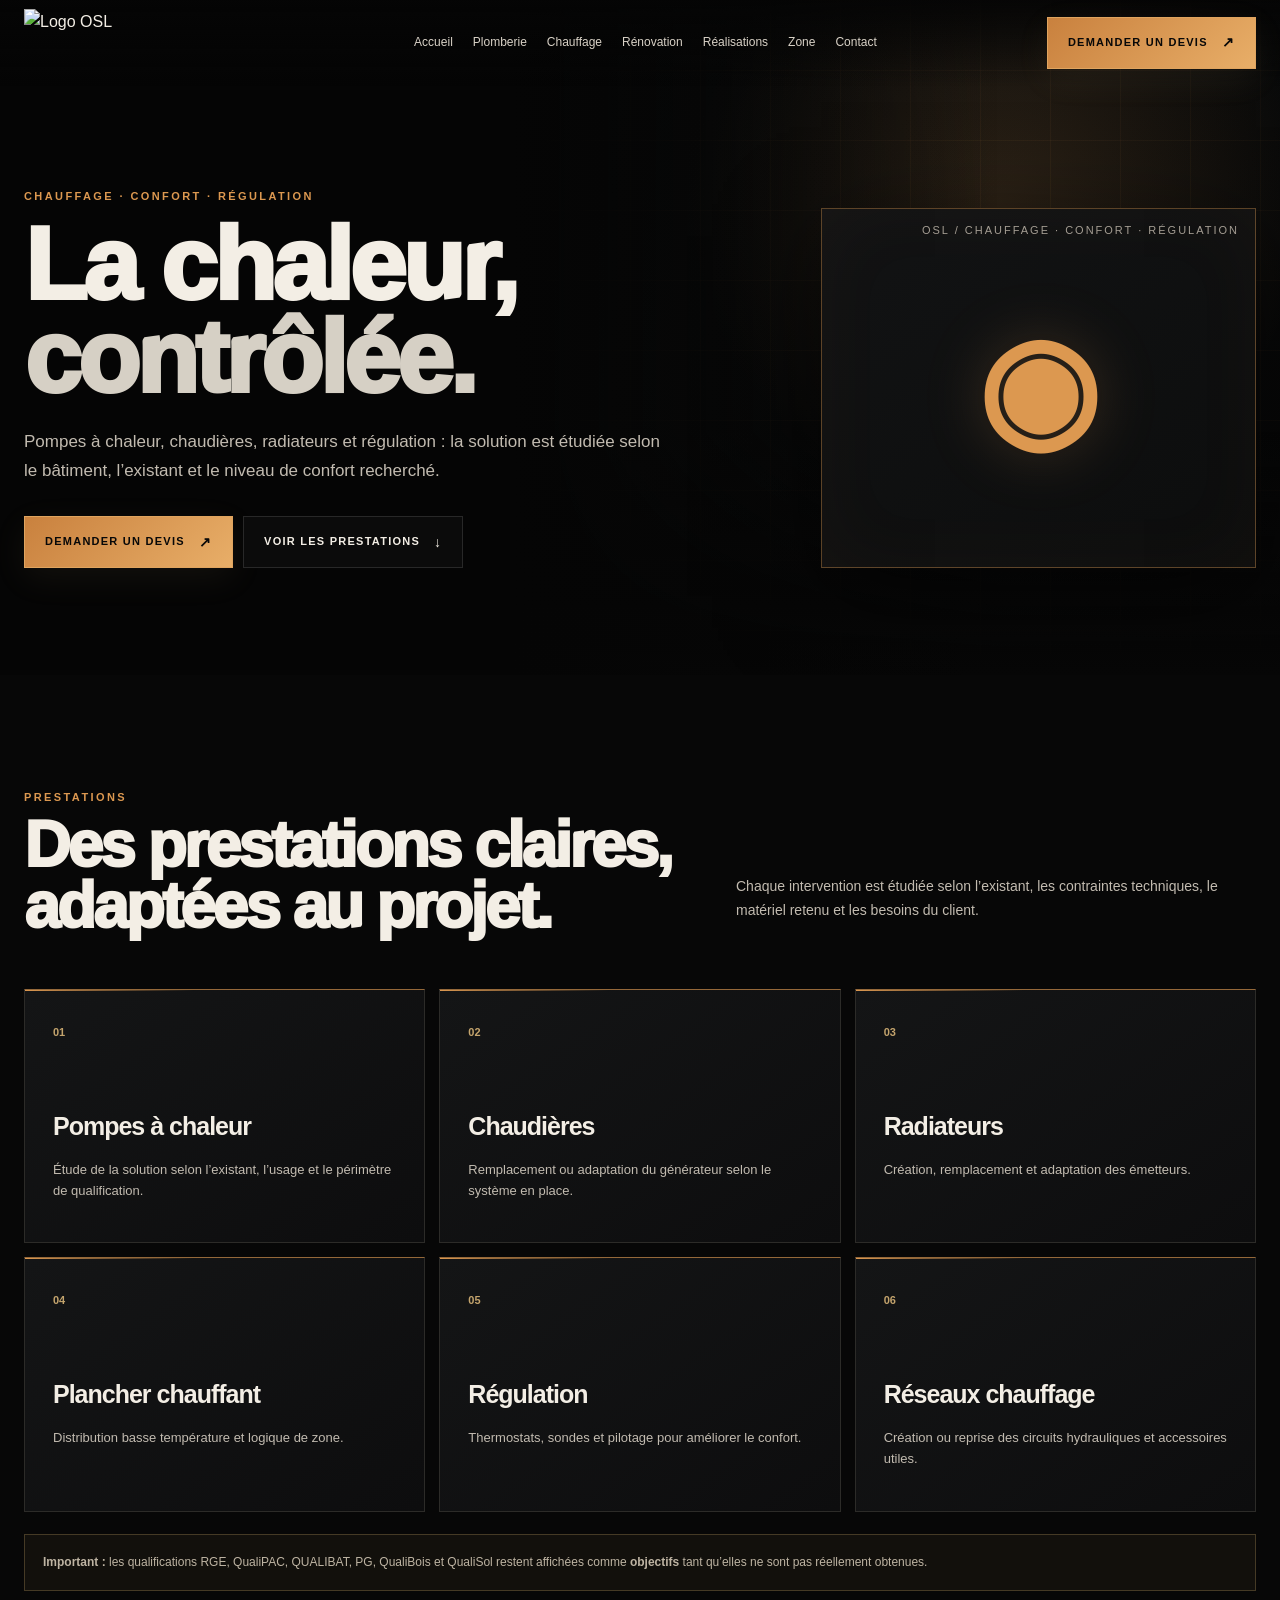
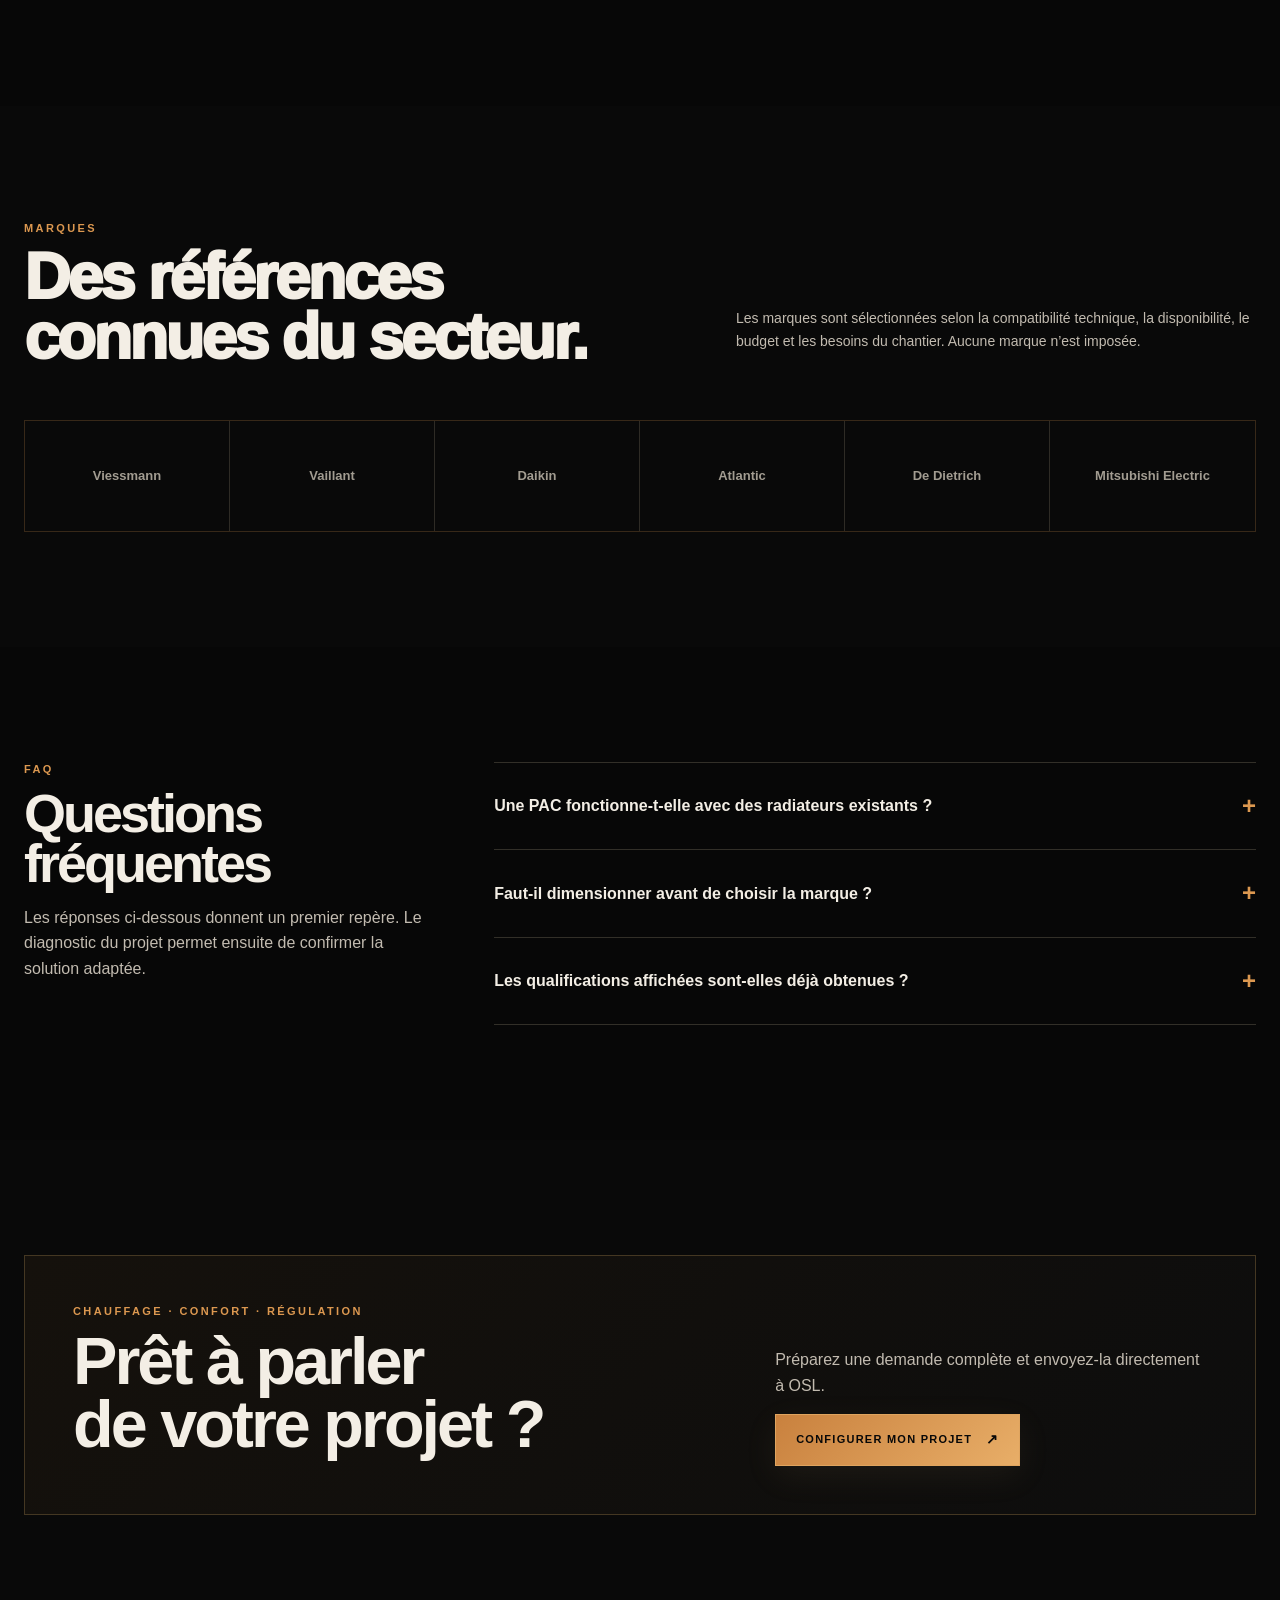
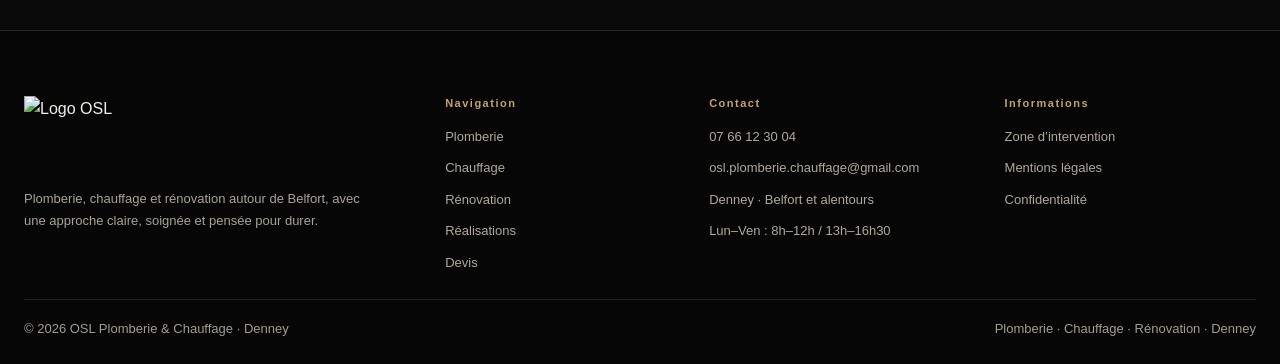
==== commit 9f013651: "Add files via upload" ====
--- a/chauffage.html
+++ b/chauffage.html
@@ -1,31 +1,31 @@
 <!doctype html>
-<html lang="fr">
+<html class="no-js" lang="fr">
 <head>
 <meta charset="utf-8">
 <meta name="viewport" content="width=device-width,initial-scale=1,viewport-fit=cover">
 <meta name="theme-color" content="#070707">
-<meta name="color-scheme" content="dark">
-<title>Chauffage & pompe à chaleur à Belfort — OSL</title>
-<meta name="description" content="OSL Chauffage à Denney et autour de Belfort : pompes à chaleur, chaudières, radiateurs, planchers chauffants, réseaux et régulation jusqu’à 130 km.">
-<meta property="og:title" content="Chauffage & pompe à chaleur à Belfort — OSL">
-<meta property="og:description" content="OSL Chauffage à Denney et autour de Belfort : pompes à chaleur, chaudières, radiateurs, planchers chauffants, réseaux et régulation jusqu’à 130 km.">
+<script>document.documentElement.classList.replace('no-js','js')</script>
+<title>Chauffage & PAC à Belfort — OSL</title>
+<meta name="description" content="OSL Chauffage à Denney et autour de Belfort : pompes à chaleur, chaudières, radiateurs, planchers chauffants et régulation.">
+<meta property="og:title" content="Chauffage & PAC à Belfort — OSL">
+<meta property="og:description" content="OSL Chauffage à Denney et autour de Belfort : pompes à chaleur, chaudières, radiateurs, planchers chauffants et régulation.">
 <meta property="og:type" content="website">
+<link rel="canonical" href="https://osman615390-max.github.io/osl-site/chauffage.html">
+<meta property="og:image" content="https://osman615390-max.github.io/osl-site/assets/og-cover.webp">
 <link rel="icon" href="assets/favicon.svg" type="image/svg+xml">
-<link rel="stylesheet" href="style.css">
+<link rel="stylesheet" href="style.css?v=13">
+
 </head>
-<body class="service-page service-chauffage">
+<body class="body-heat">
+<div class="site-loader" aria-hidden="true"><div class="loader-box"><strong>OSL</strong><i aria-hidden="true"></i><small>PLOMBERIE · CHAUFFAGE · RÉNOVATION</small></div></div>
 <div class="scroll-progress" aria-hidden="true"></div>
-<div class="grain" aria-hidden="true"></div>
 <div class="cursor-glow" aria-hidden="true"></div>
 
 <a class="skip-link" href="#main">Aller au contenu</a>
 <nav class="nav" aria-label="Navigation principale">
-  <div class="container navin">
-    <a class="brand" href="index.html" aria-label="OSL — Accueil">
-      <span class="logo"><b>OSL</b></span>
-      <span class="brand-copy"><strong>OSL</strong><small>PLOMBERIE · CHAUFFAGE · RÉNOVATION</small></span>
-    </a>
-    <div class="links">
+  <div class="container nav-inner">
+    <a class="brand" href="index.html" aria-label="Accueil OSL"><img src="assets/logo-osl-signature.svg" alt="Logo OSL" width="220" height="68"></a>
+    <div class="nav-links" id="mainNavigation">
       <a href="index.html">Accueil</a>
       <a href="plomberie.html">Plomberie</a>
       <a href="chauffage.html">Chauffage</a>
@@ -34,76 +34,23 @@
       <a href="zones.html">Zone</a>
       <a href="contact.html">Contact</a>
     </div>
-    <a class="navcta magnetic" href="devis.html">CONFIGURER MON PROJET <span>↗</span></a>
-    <button class="menu" aria-label="Ouvrir le menu" aria-expanded="false"><span></span><span></span></button>
+    <a class="nav-cta btn btn-gold magnet" href="devis.html">Demander un devis <span aria-hidden="true">↗</span></a>
+    <button class="nav-toggle" aria-label="Ouvrir le menu" aria-expanded="false" aria-controls="mainNavigation"><span></span><span></span></button>
   </div>
 </nav>
 
+<main id="main"><header class="page-hero theme-heat"><div class="page-grid" aria-hidden="true"></div><div class="container page-layout"><div class="reveal"><div class="eyebrow">CHAUFFAGE · CONFORT · RÉGULATION</div><h1>La chaleur,<br><span>contrôlée.</span></h1><p>Pompes à chaleur, chaudières, radiateurs et régulation : la solution est étudiée selon le bâtiment, l’existant et le niveau de confort recherché.</p><div class="hero-actions"><a class="btn btn-gold magnet" href="devis.html?service=chauffage">Demander un devis <span aria-hidden="true">↗</span></a><a class="btn magnet" href="#prestations">Voir les prestations <span aria-hidden="true">↓</span></a></div></div><div class="page-visual reveal"><i aria-hidden="true">◉</i><small>OSL / CHAUFFAGE · CONFORT · RÉGULATION</small></div></div></header><section id="prestations"><div class="container"><div class="section-head reveal"><div><div class="eyebrow">PRESTATIONS</div><h2>Des prestations claires,<br>adaptées au projet.</h2></div><p>Chaque intervention est étudiée selon l’existant, les contraintes techniques, le matériel retenu et les besoins du client.</p></div><div class="service-grid"><article class="service-card reveal"><span>01</span><h3>Pompes à chaleur</h3><p>Étude de la solution selon l’existant, l’usage et le périmètre de qualification.</p></article><article class="service-card reveal"><span>02</span><h3>Chaudières</h3><p>Remplacement ou adaptation du générateur selon le système en place.</p></article><article class="service-card reveal"><span>03</span><h3>Radiateurs</h3><p>Création, remplacement et adaptation des émetteurs.</p></article><article class="service-card reveal"><span>04</span><h3>Plancher chauffant</h3><p>Distribution basse température et logique de zone.</p></article><article class="service-card reveal"><span>05</span><h3>Régulation</h3><p>Thermostats, sondes et pilotage pour améliorer le confort.</p></article><article class="service-card reveal"><span>06</span><h3>Réseaux chauffage</h3><p>Création ou reprise des circuits hydrauliques et accessoires utiles.</p></article></div><div class="page-note reveal"><strong>Important :</strong> les qualifications RGE, QualiPAC, QUALIBAT, PG, QualiBois et QualiSol restent affichées comme <strong>objectifs</strong> tant qu’elles ne sont pas réellement obtenues.</div></div></section><section class="brands-section"><div class="container"><div class="section-head reveal"><div><div class="eyebrow">MARQUES</div><h2>Des références<br>connues du secteur.</h2></div><p>Les marques sont sélectionnées selon la compatibilité technique, la disponibilité, le budget et les besoins du chantier. Aucune marque n’est imposée.</p></div><div class="brands-wall reveal"><b>Viessmann</b><b>Vaillant</b><b>Daikin</b><b>Atlantic</b><b>De Dietrich</b><b>Mitsubishi Electric</b></div></div></section><section class="faq-section"><div class="container faq-layout"><div class="reveal"><div class="eyebrow">FAQ</div><h2>Questions fréquentes</h2><p>Les réponses ci-dessous donnent un premier repère. Le diagnostic du projet permet ensuite de confirmer la solution adaptée.</p></div><div><details class="faq-item reveal"><summary>Une PAC fonctionne-t-elle avec des radiateurs existants ?<span>+</span></summary><p>Parfois oui, mais cela doit être vérifié selon le type d’émetteurs et le régime d’eau.</p></details><details class="faq-item reveal"><summary>Faut-il dimensionner avant de choisir la marque ?<span>+</span></summary><p>Oui. Le bon dimensionnement prime sur le choix de la marque.</p></details><details class="faq-item reveal"><summary>Les qualifications affichées sont-elles déjà obtenues ?<span>+</span></summary><p>Non. Sur ce site, elles sont explicitement présentées comme des objectifs à obtenir.</p></details></div></div></section><section class="final-cta"><div class="container cta-panel reveal"><div><div class="eyebrow">CHAUFFAGE · CONFORT · RÉGULATION</div><h2>Prêt à parler<br>de votre projet ?</h2></div><div><p>Préparez une demande complète et envoyez-la directement à OSL.</p><a class="btn btn-gold magnet" href="devis.html?service=chauffage">Configurer mon projet <span aria-hidden="true">↗</span></a></div></div></section></main>
+<footer class="site-footer">
+  <div class="container footer-grid">
+    <div class="footer-brand"><img src="assets/logo-osl-signature.svg" alt="Logo OSL" width="240" height="74"><p>Plomberie, chauffage et rénovation autour de Belfort, avec une approche claire, soignée et pensée pour durer.</p></div>
+    <div><b>Navigation</b><a href="plomberie.html">Plomberie</a><a href="chauffage.html">Chauffage</a><a href="renovation.html">Rénovation</a><a href="realisations.html">Réalisations</a><a href="devis.html">Devis</a></div>
+    <div><b>Contact</b><a href="tel:0766123004">07 66 12 30 04</a><a href="mailto:osl.plomberie.chauffage@gmail.com">osl.plomberie.chauffage@gmail.com</a><span>Denney · Belfort et alentours</span><span>Lun–Ven : 8h–12h / 13h–16h30</span></div>
+    <div><b>Informations</b><a href="zones.html">Zone d’intervention</a><a href="mentions-legales.html">Mentions légales</a><a href="confidentialite.html">Confidentialité</a></div>
+  </div>
+  <div class="container footer-bottom"><span>© 2026 OSL Plomberie & Chauffage · Denney</span><span>Plomberie · Chauffage · Rénovation · Denney</span></div>
+</footer>
+<div class="mobile-actions" aria-label="Actions rapides"><a class="mobile-call" href="tel:0766123004">Appeler <span aria-hidden="true">↗</span></a><a class="mobile-quote" href="devis.html">Devis <span aria-hidden="true">↗</span></a></div>
+<script src="script.js?v=13"></script>
 
-<main id="main">
-<header class="page-hero service-hero" data-service="chauffage">
-  <div class="page-grid" aria-hidden="true"></div><div class="page-orbit" aria-hidden="true"></div>
-  <div class="container page-hero-grid">
-    <div class="reveal"><div class="eyebrow">OSL · CHAUFFAGE</div><h1>La chaleur,<br><span>contrôlée.</span></h1><p>Production, distribution et régulation pensées comme un seul système pour viser confort, cohérence et simplicité d’usage.</p><div class="actions"><a class="btn primary magnetic" href="devis.html?service=chauffage">CONFIGURER MON PROJET <i>↗</i></a><a class="btn magnetic" href="#prestations">VOIR LES PRESTATIONS <i>↓</i></a></div></div>
-    <div class="service-visual reveal" aria-hidden="true"><span class="service-giant-icon">◉</span><div class="service-orbits"><i></i><i></i><i></i></div><small>OSL / CHAUFFAGE / TECHNICAL SYSTEM</small></div>
-  </div>
-</header>
-
-<section id="prestations">
-  <div class="container">
-    <div class="section-head reveal"><div><div class="eyebrow">PRESTATIONS</div><h2>Un périmètre clair.<br>Une exécution maîtrisée.</h2></div><p>Chaque projet est étudié selon l’existant, les contraintes techniques, le matériel retenu et les règles applicables.</p></div>
-    <div class="service-grid"><article class="service-card reveal"><span>01</span><h3>Pompes à chaleur</h3><p>Étude de la solution, intégration hydraulique et mise en œuvre selon qualification et cadre applicable.</p></article>
-<article class="service-card reveal"><span>02</span><h3>Chaudières</h3><p>Remplacement ou adaptation du générateur, en fonction de l’installation existante et des contraintes du bâtiment.</p></article>
-<article class="service-card reveal"><span>03</span><h3>Radiateurs</h3><p>Création, remplacement, équilibrage et adaptation des émetteurs de chaleur.</p></article>
-<article class="service-card reveal"><span>04</span><h3>Plancher chauffant</h3><p>Distribution basse température, collecteurs et régulation selon la configuration du projet.</p></article>
-<article class="service-card reveal"><span>05</span><h3>Régulation</h3><p>Thermostats, sondes et logique de pilotage pour améliorer le confort et la maîtrise de l’installation.</p></article>
-<article class="service-card reveal"><span>06</span><h3>Réseaux chauffage</h3><p>Création ou reprise des circuits hydrauliques, organes d’isolement, purge et distribution.</p></article></div>
-    <div class="service-note reveal"><span class="tag">IMPORTANT</span><p>Les qualifications RGE, QualiPAC, QUALIBAT, PG, QualiBois et QualiSol sont des <strong>objectifs</strong> sur cette version du site. Elles ne doivent être présentées comme acquises qu’après obtention officielle.</p></div>
-  </div>
-</section>
-
-<section class="technical-detail">
-  <div class="container detail-layout">
-    <div class="detail-sticky reveal"><div class="eyebrow">APPROCHE TECHNIQUE</div><h2>Penser le système,<br>pas seulement l’équipement.</h2><p>L’objectif est d’obtenir une installation cohérente, accessible et adaptée au bâtiment.</p></div>
-    <div class="detail-list"><article class="detail-row reveal"><span>01</span><div><h3>Besoin thermique</h3><p>Prendre en compte le bâtiment, l’isolation, les usages et les émetteurs avant de parler de puissance.</p></div></article>
-<article class="detail-row reveal"><span>02</span><div><h3>Compatibilité</h3><p>Vérifier le régime d’eau, la distribution existante et la cohérence entre générateur et émetteurs.</p></div></article>
-<article class="detail-row reveal"><span>03</span><div><h3>Hydraulique</h3><p>Organiser les circuits, les organes d’isolement, la purge et les points utiles à la maintenance.</p></div></article>
-<article class="detail-row reveal"><span>04</span><div><h3>Régulation</h3><p>Associer le système de contrôle au comportement du bâtiment et au niveau de confort recherché.</p></div></article></div>
-  </div>
-</section>
-
-<section class="brands-section">
-  <div class="container">
-    <div class="section-head reveal"><div><div class="eyebrow">MARQUES DE RÉFÉRENCE</div><h2>Du matériel sélectionné<br>selon le projet.</h2></div><p>La marque ne remplace jamais le bon dimensionnement ni la qualité de pose. Elle vient compléter une solution cohérente.</p></div>
-    <div class="brands-wall reveal"><b>Viessmann</b><b>Vaillant</b><b>Daikin</b><b>Atlantic</b><b>De Dietrich</b><b>Mitsubishi Electric</b></div>
-  </div>
-</section>
-
-<section class="faq-section">
-  <div class="container faq-layout">
-    <div class="reveal"><div class="eyebrow">FAQ</div><h2>Avant de démarrer.</h2><p>Les réponses ci-dessous restent générales : le diagnostic du projet permet ensuite d’affiner la solution.</p></div>
-    <div><details class="faq-item reveal"><summary>Quelle pompe à chaleur choisir ?<span>+</span></summary><p>Le choix dépend du logement, des déperditions, des émetteurs, de la température d’eau nécessaire, du climat local et du niveau acoustique attendu.</p></details>
-<details class="faq-item reveal"><summary>Une PAC fonctionne-t-elle avec des radiateurs existants ?<span>+</span></summary><p>Parfois oui, mais cela doit être vérifié : le type de radiateur et le régime de température peuvent fortement influencer le résultat.</p></details>
-<details class="faq-item reveal"><summary>Les qualifications affichées sont-elles déjà obtenues ?<span>+</span></summary><p>Non. Sur ce site, RGE, QualiPAC, QUALIBAT, PG, QualiBois et QualiSol sont explicitement présentées comme des objectifs à mettre à jour après obtention réelle.</p></details></div>
-  </div>
-</section>
-
-<section class="final-cta"><div class="container cta-panel reveal"><div><div class="eyebrow">OSL · OSL · CHAUFFAGE</div><h2>Vous avez un projet<br>chauffage ?</h2></div><div><p>Préparez votre demande en quelques étapes et envoyez-la à OSL.</p><a class="btn primary magnetic" href="devis.html?service=chauffage">DÉMARRER <i>↗</i></a></div></div></section>
-</main>
-
-<footer class="footer">
-  <div class="container footer-grid">
-    <div class="footer-brand">
-      <a class="brand" href="index.html"><span class="logo"><b>OSL</b></span><span class="brand-copy"><strong>OSL</strong><small>PLOMBERIE · CHAUFFAGE · RÉNOVATION</small></span></a>
-      <p>Une identité premium au service d’une approche technique claire, propre et durable.</p>
-    </div>
-    <div><b>NAVIGATION</b><a href="plomberie.html">Plomberie</a><a href="chauffage.html">Chauffage</a><a href="renovation.html">Rénovation</a><a href="realisations.html">Réalisations</a></div>
-    <div><b>CONTACT</b><a href="tel:0766123004">07 66 12 30 04</a><a href="mailto:osl.plomberie.chauffage@gmail.com">osl.plomberie.chauffage@gmail.com</a><span>Denney · Belfort + 130 km</span><span>Lun–Ven 8h–12h / 13h–16h30</span></div>
-    <div><b>INFORMATIONS</b><a href="zones.html">Zone d’intervention</a><a href="mentions-legales.html">Mentions légales</a><a href="confidentialite.html">Confidentialité</a><a href="devis.html">Demande de devis</a></div>
-  </div>
-  <div class="container footer-bottom"><span>© 2026 OSL Plomberie & Chauffage · Denney</span><span>Site conceptuel prêt à être finalisé avant publication.</span></div>
-</footer>
-<a class="mobile-call" href="tel:0766123004">APPELER OSL <span>↗</span></a>
-<script src="script.js"></script>
-
-</body></html>+</body>
+</html>
--- a/style.css
+++ b/style.css
@@ -1,300 +1,224 @@
 
+:root{--bg:#070707;--bg2:#0d0d0d;--panel:#121314;--panel2:#18191b;--line:#2c2b28;--text:#f3eee5;--muted:#c2bbb0;--muted2:#9d968d;--gold:#d0ad6c;--gold2:#efd38f;--water:#7fc5da;--waterSoft:#1b2a31;--heat:#e6a152;--heatSoft:#2d2216;--stone:#d8c8a2;--stoneSoft:#221f1a;--max:1280px;--navH:86px}*{box-sizing:border-box}html{scroll-behavior:smooth;background:var(--bg)}body{margin:0;background:var(--bg);color:var(--text);font-family:Arial,"Helvetica Neue",Helvetica,sans-serif;line-height:1.6;overflow-x:hidden}a{color:inherit;text-decoration:none}img{max-width:100%;display:block}button,input,select,textarea{font:inherit}.container{width:min(calc(100% - 48px),var(--max));margin:auto}.skip-link{position:fixed;top:-80px;left:16px;z-index:9999;background:var(--gold);color:#080808;padding:12px 16px;font-weight:900;transition:.2s}.skip-link:focus{top:14px}.sr-only{position:absolute!important;left:-9999px!important}.eyebrow{font-size:10px;font-weight:900;letter-spacing:3px;text-transform:uppercase;color:var(--gold)}section{padding:115px 0;position:relative}.reveal{opacity:0;transform:translateY(26px);transition:opacity .8s cubic-bezier(.2,.8,.2,1),transform .8s cubic-bezier(.2,.8,.2,1)}.reveal.show{opacity:1;transform:none}.scroll-progress{position:fixed;top:0;left:0;height:2px;width:0;background:linear-gradient(90deg,var(--water),var(--gold2),var(--heat));z-index:10001}.cursor-glow{position:fixed;left:50%;top:50%;translate:-50% -50%;width:540px;height:540px;border-radius:50%;background:radial-gradient(circle,#d0ad6c12,transparent 66%);pointer-events:none;opacity:0;z-index:0}.btn{display:inline-flex;align-items:center;justify-content:center;gap:14px;min-height:50px;padding:0 20px;border:1px solid #ffffff1e;background:#0b0b0b;color:var(--text);font-size:10px;font-weight:900;letter-spacing:1.25px;text-transform:uppercase;transition:.28s;cursor:pointer}.btn:hover{transform:translateY(-2px);border-color:#d0ad6c88}.btn-gold{background:linear-gradient(135deg,#b98b42,#e9cd88);color:#080808;border-color:#d4b171}.btn span{font-size:14px}.notice{border:1px solid #c9a56d55;background:#c9a56d12;padding:18px 18px;color:#c4bbad;font-size:13px}.notice strong{color:#fff1d0}.mini-note,.send-note{margin-top:18px;padding:14px 16px;border-left:2px solid var(--gold);background:#d0ad6c10;color:#a9a090;font-size:12px}.nav{position:fixed;z-index:9000;inset:0 0 auto;height:var(--navH);display:flex;align-items:center;transition:.35s;background:linear-gradient(#050505ed,transparent)}.nav.scrolled{background:#080808ef;backdrop-filter:blur(18px);border-bottom:1px solid #ffffff10}.nav-inner{display:flex;align-items:center;justify-content:space-between;gap:24px}.brand img{width:220px;height:auto}.nav-links{display:flex;align-items:center;gap:20px}.nav-links a{font-size:11px;color:#d9d2c7;position:relative;padding:10px 0}.nav-links a::after{content:"";position:absolute;left:0;right:100%;bottom:2px;height:1px;background:linear-gradient(90deg,var(--water),var(--gold),var(--heat));transition:.3s}.nav-links a:hover,.nav-links a.active{color:var(--gold2)}.nav-links a:hover::after,.nav-links a.active::after{right:0}.nav-toggle{display:none;width:48px;height:48px;border:1px solid #ffffff18;background:#0b0b0b;position:relative}.nav-toggle span{position:absolute;left:13px;right:13px;height:1px;background:#fff;transition:.3s}.nav-toggle span:first-child{top:18px}.nav-toggle span:last-child{top:28px}.nav.open .nav-toggle span:first-child{transform:rotate(45deg);top:23px}.nav.open .nav-toggle span:last-child{transform:rotate(-45deg);top:23px}.site-loader{position:fixed;inset:0;z-index:12000;background:#050505;display:grid;place-content:center;text-align:center;transition:opacity .7s,visibility .7s}.site-loader.hide{opacity:0;visibility:hidden}.loader-box{width:min(420px,80vw);height:170px;border:1px solid #d0ad6c35;display:grid;place-items:center;position:relative}.loader-box strong{font-size:clamp(68px,12vw,126px);font-weight:950;letter-spacing:-8px;color:var(--gold)}.loader-box i{position:absolute;left:12%;right:12%;bottom:26px;height:1px;background:#31291e;overflow:hidden}.loader-box i::before{content:"";display:block;width:34%;height:100%;background:linear-gradient(90deg,transparent,var(--water),var(--gold2),var(--heat),transparent);animation:loader 1.2s linear infinite}.loader-box small{position:absolute;top:12px;right:12px;color:#9d968d;font-size:7px;letter-spacing:2px}@keyframes loader{from{transform:translateX(-120%)}to{transform:translateX(360%)}}.hero{min-height:100svh;display:grid;align-items:end;overflow:hidden;position:relative}.hero-home{background:radial-gradient(circle at 20% 72%, rgba(127,197,218,.12), transparent 26%),radial-gradient(circle at 82% 22%, rgba(230,161,82,.11), transparent 24%),linear-gradient(135deg,#050505,#0a0a09 52%,#060606)}.hero-home::before{content:"";position:absolute;inset:0;background:linear-gradient(90deg,#050505 0 44%,transparent 76%),linear-gradient(0deg,#070707 0,transparent 32%);z-index:1}.hero-grid-lines{position:absolute;inset:0;background-image:linear-gradient(#d0ad6c0b 1px,transparent 1px),linear-gradient(90deg,#d0ad6c0b 1px,transparent 1px);background-size:72px 72px;mask-image:radial-gradient(circle at 74% 36%,#000,transparent 64%);opacity:.4}.hero-aura{position:absolute;border-radius:50%;filter:blur(25px)}.hero-aqua{width:420px;height:420px;left:-120px;bottom:-120px;background:#4f96ab22}.hero-amber{width:460px;height:460px;right:-150px;top:-110px;background:#c68b3b18}.hero-word{position:absolute;right:-2vw;bottom:-2vw;font-size:clamp(180px,30vw,580px);line-height:.72;font-weight:950;letter-spacing:-30px;color:transparent;-webkit-text-stroke:1px #d0ad6c12;z-index:0;user-select:none}.hero-layout{position:relative;z-index:3;display:grid;grid-template-columns:1.08fr .55fr;gap:60px;align-items:end;padding:170px 0 88px}.hero-copy h1,.page-layout h1{font-size:clamp(60px,8vw,112px);line-height:.86;letter-spacing:-6px;margin:14px 0 24px;font-weight:950}.hero-copy h1 span,.page-layout h1 span{color:#d6d0c5}.hero-copy p,.page-layout p{max-width:650px;color:#c9c2b6;font-size:17px}.hero-actions{display:flex;flex-wrap:wrap;gap:10px;margin-top:30px}.hero-metrics{display:flex;gap:34px;margin-top:52px}.hero-metrics span{display:grid;gap:2px}.hero-metrics b{font-size:24px;line-height:1;font-weight:900}.hero-metrics small{font-size:8px;letter-spacing:1.3px;color:#a49d93}.hero-mark{padding-bottom:34px}.hero-mark-box{height:440px;border:1px solid #d0ad6c2b;position:relative;padding:28px;background:linear-gradient(145deg,#ffffff05,transparent 58%)}.hero-mark-box span{position:absolute;top:14px;right:16px;color:#9d968d;font-size:7px;letter-spacing:2px}.hero-mark-box strong{position:absolute;left:28px;bottom:74px;font-size:58px;line-height:.88;letter-spacing:-3px;font-weight:950;color:transparent;-webkit-text-stroke:1px #d9c28f8f}.hero-mark-box small{position:absolute;left:30px;bottom:26px;color:var(--gold);font-size:8px;letter-spacing:2px}.trust-strip{padding:0;background:#080808;border-block:1px solid #2b2823}.trust-grid{display:grid;grid-template-columns:repeat(4,1fr)}.trust-grid article{padding:28px 24px;min-height:128px;display:grid;grid-template-columns:auto 1fr;gap:16px;border-right:1px solid #2b2823}.trust-grid article:first-child{border-left:1px solid #2b2823}.trust-grid span{font-size:9px;color:var(--gold);font-weight:900}.trust-grid b{display:block;font-size:11px;letter-spacing:1.1px}.trust-grid small{display:block;color:#a49d93;font-size:11px;margin-top:4px}.section-head{display:flex;justify-content:space-between;align-items:end;gap:48px;margin-bottom:52px}.section-head h2{font-size:clamp(40px,5vw,70px);line-height:.92;letter-spacing:-4px;margin:10px 0 0;font-weight:950}.section-head p{max-width:520px;color:var(--muted);font-size:14px}.service-cards{display:grid;grid-template-columns:repeat(3,1fr);gap:14px}.service-home-card,.service-card,.portfolio-card,.contact-card,.choice{border:1px solid var(--line);background:linear-gradient(145deg,#141516,#0d0d0e);position:relative;overflow:hidden}.service-home-card{min-height:430px;padding:30px;transition:.3s;transform-style:preserve-3d}.service-home-card:hover{border-color:#6f5d40;box-shadow:0 24px 80px #000a}.service-home-card::after{content:"";position:absolute;inset:0;opacity:.35;pointer-events:none;background:radial-gradient(circle at var(--mx,50%) var(--my,50%),#ffffff14,transparent 30%)}.service-home-card span{font-size:9px;color:var(--gold);font-weight:900}.service-home-card i{display:block;font-style:normal;font-size:74px;margin:46px 0 34px}.service-home-card h3{font-size:30px;letter-spacing:-1.5px;margin:0 0 10px}.service-home-card p{color:var(--muted);font-size:13px;max-width:330px}.service-home-card b{position:absolute;left:30px;bottom:28px;font-size:8px;letter-spacing:1.5px;color:var(--gold2)}.theme-water i,.theme-water .page-visual i{color:var(--water)}.theme-heat i,.theme-heat .page-visual i{color:var(--heat)}.theme-stone i,.theme-stone .page-visual i{color:var(--stone)}.theme-water{background:linear-gradient(145deg,#12191c,#0d0f10)}.theme-heat{background:linear-gradient(145deg,#17120e,#0d0f10)}.theme-stone{background:linear-gradient(145deg,#171511,#0d0f10)}.immersive-story{background:#090909}.story-shell{display:grid;grid-template-columns:1.1fr .9fr;gap:14px}.story-stage{min-height:560px;border:1px solid #312b22;background:linear-gradient(145deg,#0c0c0c,#101010);position:relative;overflow:hidden}.story-ring{position:absolute;border:1px solid #d0ad6c22;border-radius:50%}.ring-1{width:320px;height:320px;right:8%;top:12%}.ring-2{width:460px;height:460px;right:-2%;top:0;opacity:.45}.story-glow{position:absolute;width:520px;height:520px;border-radius:50%;right:-80px;top:20px;background:radial-gradient(circle,#d0ad6c20,transparent 65%);filter:blur(18px)}.story-svg{position:absolute;right:-12%;bottom:-6%;width:108%;height:auto}.pipe{fill:none;stroke:url(#pipeGold);stroke-width:4;stroke-linecap:round;stroke-linejoin:round;stroke-dasharray:16 18;animation:pipeflow 10s linear infinite}.p2{animation-duration:13s;opacity:.65}.p3{animation-duration:7s;opacity:.45}@keyframes pipeflow{to{stroke-dashoffset:-340}}.story-display{position:absolute;left:7%;bottom:9%}.story-display small{color:#a49d93;font-size:7px;letter-spacing:2px}.story-display strong{display:block;font-size:clamp(48px,5.8vw,86px);line-height:.9;letter-spacing:-4px;margin-top:18px}.story-legend{display:grid;gap:12px}.story-legend article{border:1px solid #2f2b24;background:#101112;padding:22px;display:grid;grid-template-columns:auto 1fr;gap:16px;align-items:center}.dot{width:14px;height:14px;border-radius:50%;display:inline-block}.dot.water{background:var(--water)}.dot.heat{background:var(--heat)}.dot.stone{background:var(--stone)}.story-legend b{display:block;font-size:18px}.story-legend small{color:var(--muted);font-size:12px}.brand-marquee{overflow:hidden;border-block:1px solid #292620;background:#070707}.brand-track{display:flex;gap:70px;width:max-content;padding:24px 0;animation:brandrun 30s linear infinite;color:#a8a094}.brand-track b{font-size:14px;letter-spacing:.3px}@keyframes brandrun{to{transform:translateX(-50%)}}.vehicle-showcase{padding:120px 0 130px;overflow:hidden;background:radial-gradient(circle at 76% 52%, rgba(230,161,82,.11), transparent 26%),radial-gradient(circle at 16% 72%, rgba(127,197,218,.09), transparent 24%),linear-gradient(180deg,#070707,#090909)}.vehicle-bg{position:absolute;inset:0;background:radial-gradient(circle at 78% 48%,rgba(230,161,82,.16),transparent 24%),radial-gradient(circle at 62% 64%,rgba(127,197,218,.09),transparent 28%),linear-gradient(90deg,#050505 0 34%,#0a0a0a 64%,#060606 100%);opacity:.95;filter:none}.vehicle-lines i{position:absolute;right:-12%;height:1px;background:linear-gradient(90deg,transparent,#e4be77,transparent);width:45vw;opacity:.25;animation:speed 2.2s linear infinite}.vehicle-lines i:nth-child(1){top:32%}.vehicle-lines i:nth-child(2){top:48%;animation-delay:.6s;width:52vw}.vehicle-lines i:nth-child(3){top:65%;animation-delay:1.2s;width:40vw}@keyframes speed{from{transform:translateX(0)}to{transform:translateX(-280px)}}.vehicle-layout{display:grid;grid-template-columns:.75fr 1.25fr;gap:24px;align-items:center;position:relative;z-index:2}.vehicle-copy h2{font-size:clamp(52px,7vw,90px);line-height:.88;letter-spacing:-5px;margin:14px 0 18px;font-weight:950}.vehicle-copy h2 span{color:#d4cdc0}.vehicle-copy p{color:#c2bbaf;max-width:490px}.vehicle-facts{display:flex;gap:22px;flex-wrap:wrap;margin:26px 0 18px}.vehicle-facts b{display:block;color:var(--gold2);font-size:10px}.vehicle-facts small{font-size:7px;color:#9d968d;letter-spacing:1px}.legal-note{display:block;color:#aaa298;font-size:9px;max-width:520px}.vehicle-stage{position:relative;min-height:620px;display:grid;place-items:center}.vehicle-image-wrap{position:relative;width:min(980px,100%);transform:translateX(22%) scale(.87);opacity:0;filter:blur(10px);transition:1.2s cubic-bezier(.18,.88,.25,1)}.vehicle-image-wrap img{width:100%;height:auto;border:1px solid #d0ad6c25;box-shadow:0 40px 90px #000}.vehicle-stage.visible .vehicle-image-wrap{transform:translateX(0) scale(1);opacity:1;filter:none}.vehicle-stage::before{content:"";position:absolute;left:54%;top:17%;width:70px;height:70px;border-radius:50%;background:radial-gradient(circle,#fff2cf,transparent 62%);opacity:0;filter:blur(6px);transition:.9s .6s}.vehicle-stage.visible::before{opacity:.78}.vehicle-headlight{position:absolute;right:8%;top:32%;width:0;height:0;border-top:95px solid transparent;border-bottom:95px solid transparent;border-left:420px solid rgba(255,236,184,.10);filter:blur(7px);opacity:0;transform:translateX(-30px);transition:1.2s .4s}.vehicle-stage.visible .vehicle-headlight{opacity:1;transform:none}.vehicle-shadow{position:absolute;bottom:10%;right:11%;width:66%;height:48px;border-radius:50%;background:#000;filter:blur(24px);opacity:.7}.vehicle-hud{position:absolute;border-left:1px solid var(--gold);padding-left:10px;color:#989086;opacity:0;transform:translateY(12px);transition:.8s}.vehicle-hud b{display:block;color:var(--gold);font-size:8px}.vehicle-hud span{font-size:8px;letter-spacing:1px}.vehicle-stage.visible .vehicle-hud{opacity:.9;transform:none}.hud-1{left:5%;top:26%;transition-delay:1s}.hud-2{right:4%;top:35%;transition-delay:1.25s}.hud-3{right:10%;bottom:20%;transition-delay:1.45s}.vehicle-caption{position:absolute;right:16px;bottom:14px;background:#070707d4;border:1px solid #d0ad6c30;padding:10px 12px;font-size:7px;letter-spacing:1.5px;color:#d7ceb8}.project-tease{background:#090909}.config-panel{border:1px solid #413420;background:linear-gradient(135deg,#15110c,#0e0e0f);padding:48px;display:grid;grid-template-columns:1fr auto;gap:30px;align-items:end}.config-panel span{font-size:8px;color:var(--gold);letter-spacing:2px}.config-panel h3{font-size:40px;line-height:.94;letter-spacing:-2px;margin:12px 0}.config-panel p{color:var(--muted);max-width:640px}.page-hero{min-height:75svh;display:grid;align-items:end;position:relative;overflow:hidden;background:linear-gradient(135deg,#050505,#0a0a09 50%,#060606)}.page-hero::before{content:"";position:absolute;inset:0;background:linear-gradient(90deg,#050505 0 40%,transparent 78%),linear-gradient(0deg,#070707 0,transparent 36%);z-index:1}.page-grid{position:absolute;inset:0;background-image:linear-gradient(#d0ad6c0b 1px,transparent 1px),linear-gradient(90deg,#d0ad6c0b 1px,transparent 1px);background-size:70px 70px;mask-image:radial-gradient(circle at 76% 34%, #000, transparent 64%)}.page-layout{position:relative;z-index:2;display:grid;grid-template-columns:1.05fr .62fr;gap:60px;align-items:end;padding:170px 0 88px}.page-visual{height:360px;border:1px solid #d0ad6c22;background:linear-gradient(145deg,#121314,#0c0d0d);display:grid;place-items:center;position:relative}.page-visual i{font-style:normal;font-size:140px;font-weight:900;filter:drop-shadow(0 0 24px #d0ad6c22)}.page-visual small{position:absolute;right:16px;top:14px;color:#a49d93;font-size:7px;letter-spacing:2px}.service-grid{display:grid;grid-template-columns:repeat(3,1fr);gap:14px}.service-card{padding:28px;min-height:250px}.service-card span{font-size:8px;color:var(--gold);font-weight:900}.service-card h3{font-size:25px;letter-spacing:-1px;margin:62px 0 10px}.service-card p{color:var(--muted);font-size:12px}.page-note{margin-top:22px;border:1px solid #d0ad6c45;background:#d0ad6c0e;padding:18px;color:#beb4a3;font-size:12px}.brands-section{background:#090909}.brands-wall{display:grid;grid-template-columns:repeat(6,1fr);border:1px solid #2e2b25}.brands-wall b{min-height:110px;display:grid;place-items:center;border-right:1px solid #2e2b25;color:#a29c91;font-size:13px}.brands-wall b:last-child{border-right:0}.faq-section{background:#070707}.faq-layout{display:grid;grid-template-columns:.7fr 1.3fr;gap:60px}.faq-layout h2{font-size:54px;line-height:.92;letter-spacing:-3px;margin:12px 0}.faq-layout p{color:var(--muted)}.faq-item{border-top:1px solid #322f28}.faq-item:last-child{border-bottom:1px solid #322f28}.faq-item summary{list-style:none;cursor:pointer;display:flex;justify-content:space-between;align-items:center;gap:20px;padding:24px 0;font-weight:800}.faq-item summary::-webkit-details-marker{display:none}.faq-item summary span{font-size:24px;color:var(--gold);transition:.25s}.faq-item[open] summary span{transform:rotate(45deg)}.faq-item p{margin:0;padding:0 40px 24px 0;color:var(--muted);font-size:13px}.portfolio-filters{display:flex;gap:8px;margin:28px 0 20px}.filter{padding:10px 14px;background:#0d0d0d;border:1px solid #3a342a;color:#b5aea2;font-size:8px;font-weight:900;letter-spacing:1px;cursor:pointer}.filter.active,.filter:hover{background:var(--gold);border-color:var(--gold);color:#080808}.portfolio-grid{display:grid;grid-template-columns:repeat(2,1fr);gap:16px}.portfolio-card{transition:.3s}.portfolio-card.hidden{display:none}.portfolio-card:hover{border-color:#745d38}.portfolio-img{height:420px;position:relative;background-size:cover;background-position:center}.portfolio-img::after{content:"";position:absolute;inset:0;background:linear-gradient(0deg,#070707c0,transparent 52%)}.portfolio-img span,.ba-img span{position:absolute;left:16px;top:16px;z-index:2;background:#070707d4;border:1px solid #ffffff18;padding:8px 10px;font-size:7px;letter-spacing:1px}.portfolio-copy{padding:26px}.portfolio-copy span{font-size:8px;color:var(--gold);letter-spacing:1.4px}.portfolio-copy h3{font-size:28px;letter-spacing:-1.4px;margin:8px 0}.portfolio-copy p{color:var(--muted);font-size:12px}.p1{background-image:url("assets/illustration-plomberie.svg")}.p2{background-image:url("assets/illustration-chauffage.svg")}.p3{background-image:url("assets/illustration-renovation.svg")}.p4{background-image:url("assets/illustration-sanitaire.svg")}.before-after{background:#090909}.ba-wrap{height:min(70vw,720px);position:relative;border:1px solid #352f26;overflow:hidden}.ba-img{position:absolute;inset:0;background-size:cover;background-position:center}.ba-before{background-image:linear-gradient(0deg,#05050550,transparent),url("assets/illustration-avant.svg")}.ba-after{background-image:linear-gradient(0deg,#05050530,transparent),url("assets/illustration-apres.svg");clip-path:inset(0 0 0 var(--ba))}.ba-after span{left:auto;right:16px}.ba-divider{position:absolute;left:var(--ba);top:0;bottom:0;width:2px;background:var(--gold2);transform:translateX(-1px);z-index:3}.ba-divider i{position:absolute;left:50%;top:50%;transform:translate(-50%,-50%);width:44px;height:44px;border-radius:50%;display:grid;place-items:center;background:var(--gold);color:#080808;font-style:normal;font-weight:900}.ba-range{position:absolute;inset:0;width:100%;height:100%;opacity:0;z-index:4;cursor:ew-resize}.wizard-wrap{padding-top:50px}.wizard-card{max-width:1050px;margin:auto;border:1px solid #3a3227;background:linear-gradient(145deg,#101112,#0b0b0b);padding:32px}.wizard-top{display:flex;justify-content:space-between;gap:28px;align-items:end;border-bottom:1px solid #332d24;padding-bottom:24px}.wizard-top span{display:block;color:var(--gold);font-size:8px;letter-spacing:1.5px}.wizard-top h2{margin:8px 0 0;font-size:30px;line-height:1}.wizard-bar{width:260px;height:2px;background:#3a3227}.wizard-bar i{display:block;height:100%;width:20%;background:linear-gradient(90deg,var(--water),var(--gold2),var(--heat));transition:.35s}.wizard-step{display:none;padding:34px 0 18px;min-height:360px}.wizard-step.active{display:block;animation:stepIn .4s ease both}@keyframes stepIn{from{opacity:0;transform:translateX(12px)}}.choice-grid{display:grid;grid-template-columns:repeat(3,1fr);gap:12px}.choice{padding:28px;min-height:220px;display:flex;flex-direction:column;cursor:pointer;transition:.28s}.choice input{position:absolute;opacity:0}.choice:has(input:checked){border-color:var(--gold);background:linear-gradient(145deg,#d0ad6c14,#101112)}.choice i{font-style:normal;font-size:54px;margin:16px 0 auto;color:var(--gold)}.choice b{font-size:24px}.choice small{color:var(--muted);font-size:12px;margin-top:4px}.field-grid{display:grid;grid-template-columns:1fr 1fr;gap:18px}.field-grid label{display:grid;gap:8px}.field-grid .full{grid-column:1/-1}.field-grid label>span{font-size:10px;color:#b8b1a4;font-weight:700;letter-spacing:.5px}.field-grid label>span small{color:#a49d93}input,select,textarea{width:100%;padding:15px 14px;border:1px solid #3b352c;background:#0f1011;color:#f2ece2;outline:none;transition:.2s}input:focus,select:focus,textarea:focus{border-color:var(--gold)}textarea{resize:vertical}.upload-field{position:relative;border:1px dashed #5a4a32;padding:20px}.upload-field input{position:absolute;inset:0;opacity:0;cursor:pointer}.upload-field b{color:var(--gold);font-size:10px;letter-spacing:1px}.upload-field small{color:#aaa298}.consent{display:flex;align-items:flex-start;gap:12px;margin-top:22px;color:#a9a293;font-size:12px}.consent input{width:18px;height:18px;flex:0 0 auto}.consent a{text-decoration:underline}.summary-box{margin-top:24px;border:1px solid #312c24;background:#0e0f0f;padding:18px;display:grid;grid-template-columns:repeat(2,1fr);gap:10px}.summary-box div{border-bottom:1px solid #27231d;padding-bottom:9px}.summary-box span{display:block;color:#a49d93;font-size:7px;letter-spacing:1px}.summary-box b{font-size:12px}.form-status{min-height:20px;font-size:12px;margin-top:8px}.form-status.success{color:#c8ebb2}.form-status.error{color:#f2b3a6}.wizard-actions{display:flex;justify-content:space-between;gap:10px;padding-top:22px;border-top:1px solid #332d24}.contact-grid{display:grid;grid-template-columns:1fr 1fr;gap:14px}.contact-card{padding:34px;min-height:380px;display:flex;flex-direction:column;gap:14px}.contact-card h2{font-size:38px;line-height:.95;letter-spacing:-2px;margin:0 0 6px}.contact-card a,.contact-card div{display:block;padding:12px 0;border-bottom:1px solid #2a2722}.contact-card span{display:block;color:var(--gold);font-size:8px;letter-spacing:1.5px}.contact-card b{font-size:15px}.legal-card{max-width:940px;margin:auto;border:1px solid #312d26;background:#0d0d0d;padding:42px}.legal-card h2{font-size:24px;margin:34px 0 10px}.legal-card p{color:var(--muted);font-size:13px;line-height:1.8}.legal-card a{text-decoration:underline}.final-cta{background:#090909}.cta-panel{border:1px solid #443722;background:linear-gradient(135deg,#15110c,#0d0d0d);padding:48px;display:grid;grid-template-columns:1.15fr .75fr;gap:40px;align-items:end}.cta-panel h2{font-size:clamp(44px,5.2vw,72px);line-height:.9;letter-spacing:-4px;margin:10px 0}.cta-panel p{color:var(--muted)}.site-footer{padding:65px 0 24px;border-top:1px solid #292620;background:#060606}.footer-grid{display:grid;grid-template-columns:1.2fr .7fr .8fr .8fr;gap:44px}.footer-brand p{color:#aaa298;font-size:12px;max-width:360px;margin-top:18px}.footer-grid>div:not(.footer-brand){display:flex;flex-direction:column;gap:10px;color:#b0a89d;font-size:11px}.footer-grid b{font-size:8px;letter-spacing:1.5px;color:var(--gold);margin-bottom:5px}.footer-grid a:hover{color:var(--gold2)}.footer-bottom{margin-top:26px;padding-top:18px;border-top:1px solid #24211d;display:flex;justify-content:space-between;gap:20px;color:#a49d93;font-size:10px}.mobile-call{display:none}@media(max-width:1080px){.nav-links,.nav-cta{display:none}.nav-toggle{display:block}.brand img{width:200px}.nav.open{height:100svh;background:#080808}.nav.open .nav-inner{align-items:flex-start;padding-top:18px}.nav.open .nav-links{display:flex;position:absolute;left:24px;right:24px;top:110px;flex-direction:column;gap:0}.nav.open .nav-links a{padding:14px 0;border-bottom:1px solid #292620;font-size:24px;font-weight:900}.hero-layout,.page-layout,.vehicle-layout,.faq-layout,.contact-grid,.cta-panel{grid-template-columns:1fr}.hero-mark{display:none}.page-visual{height:300px}.service-cards,.service-grid{grid-template-columns:repeat(2,1fr)}.trust-grid{grid-template-columns:1fr 1fr}.trust-grid article:nth-child(2n){border-right:0}.trust-grid article:nth-child(-n+2){border-bottom:1px solid #2b2823}.story-shell,.portfolio-grid{grid-template-columns:1fr}.brands-wall{grid-template-columns:repeat(3,1fr)}.brands-wall b:nth-child(3n){border-right:0}.brands-wall b:nth-child(-n+3){border-bottom:1px solid #2e2b25}.footer-grid{grid-template-columns:1fr 1fr}.footer-brand{grid-column:1 / -1}}@media(max-width:820px){:root{--navH:76px}.container{width:min(calc(100% - 32px),var(--max))}section{padding:90px 0}.hero-layout{padding:150px 0 78px}.hero-copy h1,.page-layout h1{letter-spacing:-4px}.hero-copy p,.page-layout p{font-size:15px}.hero-metrics{gap:18px}.config-panel{grid-template-columns:1fr}.choice-grid,.field-grid,.contact-grid{grid-template-columns:1fr}.field-grid .full{grid-column:auto}.summary-box{grid-template-columns:1fr}.wizard-top{display:grid}.wizard-bar{width:100%}.vehicle-stage{min-height:500px}.vehicle-image-wrap{transform:translateX(10%) scale(.92)}.footer-bottom{display:grid}}@media(max-width:560px){.container{width:min(calc(100% - 24px),var(--max))}.brand img{width:174px}.hero-copy h1,.page-layout h1{font-size:clamp(48px,16vw,72px);letter-spacing:-3px}.hero-metrics{display:grid;grid-template-columns:repeat(3,1fr);gap:10px}.hero-metrics b{font-size:18px}.hero-metrics small{font-size:6px}.section-head{display:grid;gap:18px}.trust-grid{grid-template-columns:1fr}.trust-grid article,.trust-grid article:first-child{border-left:0;border-right:0;border-bottom:1px solid #2b2823}.service-cards,.service-grid,.brands-wall{grid-template-columns:1fr}.brands-wall b{border-right:0!important;border-bottom:1px solid #2e2b25}.portfolio-img{height:320px}.ba-wrap{height:112vw}.vehicle-showcase{padding:90px 0}.vehicle-stage{min-height:390px}.vehicle-image-wrap,.vehicle-stage.visible .vehicle-image-wrap{transform:none;opacity:1;filter:none}.vehicle-headlight{border-top:52px solid transparent;border-bottom:52px solid transparent;border-left:180px solid rgba(255,236,184,.08);top:35%;right:2%}.vehicle-hud{display:none}.wizard-card{padding:18px}.wizard-step{min-height:320px}.wizard-actions{flex-wrap:wrap}.wizard-actions .btn{flex:1}.contact-card{padding:26px;min-height:320px}.footer-grid{grid-template-columns:1fr}.site-footer{padding-bottom:88px}.mobile-call{display:flex;position:fixed;left:12px;right:12px;bottom:12px;z-index:8500;min-height:50px;align-items:center;justify-content:space-between;padding:0 18px;background:var(--gold);color:#080808;font-size:9px;font-weight:900;letter-spacing:1.2px;box-shadow:0 18px 50px #000a}}@media(prefers-reduced-motion:reduce){html{scroll-behavior:auto}.reveal{opacity:1;transform:none;transition:none}.site-loader,.cursor-glow{display:none}.brand-track,.pipe,.loader-box i::before{animation:none!important}.vehicle-image-wrap,.vehicle-stage.visible .vehicle-image-wrap{transform:none!important;opacity:1!important;filter:none!important}}
+
+
+/* ================================================================
+   OSL V10 — SIGNATURE MÉTIER
+   Direction couleur : moins de doré générique, plus d'eau/chaleur/matière.
+   ================================================================ */
 :root{
-  --bg:#070707;--bg2:#0b0b0b;--panel:#111214;--panel2:#161719;--line:#2b2a27;
-  --text:#f4f0e8;--muted:#9b9790;--muted2:#6f6b65;--gold:#d0ad6c;--gold2:#efd391;
-  --max:1280px;--radius:2px;--nav:86px;
-}
-*{box-sizing:border-box}
-html{scroll-behavior:smooth;background:var(--bg)}
-body{margin:0;background:var(--bg);color:var(--text);font-family:Inter,ui-sans-serif,-apple-system,BlinkMacSystemFont,"Segoe UI",Roboto,Helvetica,Arial,sans-serif;line-height:1.6;overflow-x:hidden}
-body::selection{background:#d0ad6c;color:#080808}
-a{color:inherit;text-decoration:none}
-button,input,select,textarea{font:inherit}
-img{display:block;max-width:100%}
-.container{width:min(calc(100% - 48px),var(--max));margin:auto}
-.skip-link{position:fixed;left:16px;top:-80px;z-index:12000;background:var(--gold);color:#080808;padding:12px 16px;font-weight:800;transition:.2s}
-.skip-link:focus{top:16px}
-:focus-visible{outline:2px solid var(--gold2);outline-offset:4px}
-.scroll-progress{position:fixed;left:0;top:0;height:2px;width:0;background:linear-gradient(90deg,#806134,var(--gold2));z-index:10000}
-.grain{position:fixed;inset:0;pointer-events:none;z-index:999;opacity:.035;background-image:url("data:image/svg+xml,%3Csvg viewBox='0 0 180 180' xmlns='http://www.w3.org/2000/svg'%3E%3Cfilter id='n'%3E%3CfeTurbulence type='fractalNoise' baseFrequency='.9' numOctaves='3' stitchTiles='stitch'/%3E%3C/filter%3E%3Crect width='100%25' height='100%25' filter='url(%23n)' opacity='.8'/%3E%3C/svg%3E")}
-.cursor-glow{position:fixed;width:540px;height:540px;border-radius:50%;background:radial-gradient(circle,#d0ad6c0f,transparent 67%);translate:-50% -50%;pointer-events:none;z-index:1;opacity:0;transition:opacity .35s}
-.eyebrow{color:var(--gold);font-size:10px;font-weight:800;letter-spacing:3.4px;text-transform:uppercase}
-section{padding:120px 0;position:relative}
-.reveal{opacity:0;transform:translateY(26px);transition:opacity .8s cubic-bezier(.2,.8,.2,1),transform .8s cubic-bezier(.2,.8,.2,1)}
-.reveal.show{opacity:1;transform:none}
-.btn,.navcta{display:inline-flex;align-items:center;justify-content:center;gap:18px;min-height:50px;padding:0 20px;border:1px solid #ffffff28;background:#0b0b0bb5;color:var(--text);font-size:10px;font-weight:850;letter-spacing:1.25px;text-transform:uppercase;transition:transform .25s,border-color .25s,background .25s}
-.btn:hover,.navcta:hover{transform:translateY(-3px);border-color:#d0ad6c88}
-.btn.primary{background:var(--gold);color:#090909;border-color:var(--gold)}
-.btn i{font-style:normal;font-size:16px}
-.text-link{color:var(--gold);font-size:10px;font-weight:850;letter-spacing:1.4px}
-.actions{display:flex;flex-wrap:wrap;gap:10px;margin-top:34px}
-.notice{border:1px solid #d0ad6c4d;background:#d0ad6c0b;padding:18px 20px;color:#b7b1a6;font-size:13px}
-.notice strong{color:var(--gold2)}
-
-/* NAV */
-.nav{position:fixed;z-index:5000;inset:0 0 auto;height:var(--nav);display:flex;align-items:center;transition:.35s;background:linear-gradient(#050505e8,transparent)}
-.nav.scrolled{background:#080808e9;backdrop-filter:blur(18px);border-bottom:1px solid #ffffff10}
-.navin{display:flex;align-items:center;justify-content:space-between;gap:24px}
-.brand{display:flex;align-items:center;gap:12px;min-width:max-content}
-.logo{width:48px;height:48px;border:1px solid var(--gold);display:grid;place-items:center;transform:skew(-8deg);box-shadow:0 0 40px #d0ad6c11}
-.logo b{color:var(--gold);font-size:14px;font-weight:900;letter-spacing:-1.5px;transform:skew(8deg)}
-.brand-copy strong{display:block;font-size:15px;font-weight:900;letter-spacing:4px;line-height:1.1}
-.brand-copy small{display:block;color:#777;font-size:7px;letter-spacing:1.8px;margin-top:4px}
-.links{display:flex;align-items:center;gap:21px;font-size:11px;color:#d1cec7}
-.links a{position:relative;padding:10px 0}
-.links a::after{content:"";position:absolute;left:0;right:100%;bottom:4px;height:1px;background:var(--gold);transition:.3s}
-.links a:hover,.links a.active{color:var(--gold2)}
-.links a:hover::after,.links a.active::after{right:0}
-.navcta{min-height:44px;padding:0 15px}
-.menu{display:none;width:46px;height:46px;border:1px solid #ffffff20;background:#0b0b0b;position:relative}
-.menu span{position:absolute;left:12px;right:12px;height:1px;background:#eee;transition:.3s}
-.menu span:first-child{top:18px}.menu span:last-child{top:27px}
-.nav.open .menu span:first-child{top:22px;transform:rotate(45deg)}.nav.open .menu span:last-child{top:22px;transform:rotate(-45deg)}
-
-/* LOADER */
-.site-loader{position:fixed;inset:0;z-index:11000;background:#050505;display:grid;place-content:center;text-align:center;transition:opacity .75s,visibility .75s}
-.site-loader.hide{opacity:0;visibility:hidden}
-.loader-frame{position:relative;width:min(440px,82vw);height:180px;border:1px solid #d0ad6c2c;display:grid;place-items:center}
-.loader-frame::before,.loader-frame::after{content:"";position:absolute;width:20px;height:20px;border-color:var(--gold);opacity:.7}
-.loader-frame::before{left:-1px;top:-1px;border-left:1px solid;border-top:1px solid}.loader-frame::after{right:-1px;bottom:-1px;border-right:1px solid;border-bottom:1px solid}
-.loader-frame span{font-size:clamp(68px,12vw,130px);font-weight:950;letter-spacing:-8px;color:var(--gold)}
-.loader-frame i{position:absolute;left:12%;right:12%;bottom:22px;height:1px;background:#2e291f;overflow:hidden}
-.loader-frame i::before{content:"";display:block;width:34%;height:100%;background:linear-gradient(90deg,transparent,var(--gold2),transparent);animation:loadrun 1.15s linear infinite}
-.loader-frame small{position:absolute;right:12px;top:10px;color:#615d56;font-size:7px;letter-spacing:2px}
-.site-loader>p{color:#6c675f;font-size:8px;letter-spacing:2.6px;margin:18px 0 0}
-@keyframes loadrun{from{transform:translateX(-120%)}to{transform:translateX(360%)}}
-
-/* HOME HERO */
-.signature-hero{min-height:100svh;position:relative;display:grid;align-items:end;overflow:hidden;background:
- radial-gradient(circle at 78% 25%,#8c67231e 0,transparent 28%),
- radial-gradient(circle at 28% 75%,#d0ad6c0a 0,transparent 26%),
- linear-gradient(135deg,#050505 0,#0a0a09 48%,#060606 100%)}
-.signature-hero::before{content:"";position:absolute;inset:0;background:linear-gradient(90deg,#050505 0 42%,transparent 72%),linear-gradient(0deg,#070707 0,transparent 36%);z-index:1}
-.hero-noise{position:absolute;inset:0;opacity:.16;background-image:linear-gradient(#d0ad6c0b 1px,transparent 1px),linear-gradient(90deg,#d0ad6c0b 1px,transparent 1px);background-size:74px 74px;mask-image:radial-gradient(circle at 70% 45%,#000,transparent 62%)}
-.hero-ring{position:absolute;border:1px solid #d0ad6c1e;border-radius:50%;right:-16vw;top:-21vw;z-index:0;animation:orbit 10s ease-in-out infinite}
-.ring-one{width:66vw;height:66vw;box-shadow:0 0 0 75px #d0ad6c05,0 0 0 150px #d0ad6c03}.ring-two{width:34vw;height:34vw;right:5vw;top:17vh;animation-delay:-3s}
-.hero-scan{position:absolute;top:0;bottom:0;left:-30%;width:22%;background:linear-gradient(90deg,transparent,#eed4940d,transparent);transform:skewX(-18deg);z-index:2;animation:scan 8s ease-in-out 1.2s infinite}
-.hero-ghost{position:absolute;right:-4vw;bottom:-3vw;font-size:clamp(180px,33vw,640px);font-weight:950;letter-spacing:-38px;line-height:.72;color:transparent;-webkit-text-stroke:1px #d0ad6c11;z-index:0;user-select:none}
-.hero-layout{position:relative;z-index:3;display:grid;grid-template-columns:1.1fr .55fr;gap:70px;align-items:end;padding:180px 0 95px}
-.hero-copy h1{font-size:clamp(58px,8.2vw,116px);line-height:.87;letter-spacing:-6.5px;margin:18px 0 24px;font-weight:900;max-width:940px}
-.hero-copy h1 span{color:#d1cbc0}
-.hero-copy>p{max-width:610px;color:#c7c2b8;font-size:17px}
-.hero-metrics{display:flex;gap:42px;margin-top:62px}
-.hero-metrics span{display:grid;gap:1px}
-.hero-metrics b{font-size:24px;line-height:1;font-weight:850;color:var(--text);font-variant-numeric:tabular-nums}
-.hero-metrics small{font-size:7px;letter-spacing:1.5px;color:#716c64}
-.hero-signature{padding-bottom:38px}
-.signature-card{height:470px;border:1px solid #d0ad6c2c;position:relative;padding:30px;overflow:hidden;background:linear-gradient(145deg,#ffffff06,transparent 50%)}
-.signature-index{position:absolute;right:20px;top:18px;font-size:8px;letter-spacing:2px;color:#706a61}
-.signature-lines{position:absolute;inset:0;display:grid;grid-template-columns:repeat(4,1fr)}
-.signature-lines i{border-right:1px solid #d0ad6c12}
-.signature-card strong{position:absolute;left:28px;bottom:72px;font-size:56px;line-height:.88;letter-spacing:-3px;color:transparent;-webkit-text-stroke:1px #d0ad6c70;font-weight:900}
-.signature-card small{position:absolute;left:30px;bottom:26px;color:var(--gold);font-size:8px;letter-spacing:2.6px}
-.scroll-cue{position:absolute;z-index:4;right:28px;bottom:32px;display:flex;align-items:center;gap:12px;font-size:7px;letter-spacing:2px;color:#6f6a61;writing-mode:vertical-rl}
-.scroll-cue span{height:54px;width:1px;background:linear-gradient(var(--gold),transparent);animation:scrollcue 1.8s ease-in-out infinite}
-@keyframes orbit{50%{transform:translate(-20px,14px) scale(1.035)}}
-@keyframes scan{0%,56%{left:-30%;opacity:0}70%{opacity:1}88%,100%{left:115%;opacity:0}}
-@keyframes scrollcue{50%{transform:translateY(8px);opacity:.45}}
-
-/* TRUST */
-.trust-rail{padding:0;background:#090909;border-block:1px solid #27231d}
-.trust-grid{display:grid;grid-template-columns:repeat(4,1fr)}
-.trust-grid article{min-height:138px;padding:28px 24px;border-right:1px solid #27231d;display:grid;grid-template-columns:auto 1fr;gap:16px;align-content:center}
-.trust-grid article:first-child{border-left:1px solid #27231d}
-.trust-grid article>span{font-size:9px;color:#81673b;font-weight:800;letter-spacing:1px}
-.trust-grid b{display:block;font-size:11px;letter-spacing:1.3px}.trust-grid small{display:block;color:#77716a;font-size:11px;line-height:1.55;margin-top:5px}
-
-/* SHARED HEADS */
-.section-head,.story-head{display:flex;justify-content:space-between;align-items:end;gap:55px;margin-bottom:52px}
-.section-head h2,.story-head h2{font-size:clamp(40px,5.4vw,70px);line-height:.92;letter-spacing:-4.5px;margin:10px 0 0;font-weight:900}
-.section-head p,.story-head p{max-width:500px;color:var(--muted);font-size:14px}
-
-/* STORY */
-.story-shell{padding-bottom:0;background:linear-gradient(180deg,#070707,#090908)}
-.story-wrap{width:min(calc(100% - 48px),1500px);margin:auto;display:grid;grid-template-columns:1.05fr .95fr;border-top:1px solid #2e2a22;border-bottom:1px solid #2e2a22;min-height:1200px}
-.story-visual{position:sticky;top:var(--nav);height:calc(100svh - var(--nav));min-height:680px;overflow:hidden;background:#080808;border-right:1px solid #2e2a22;align-self:start}
-.story-grid{position:absolute;inset:0;background-image:linear-gradient(#d0ad6c0b 1px,transparent 1px),linear-gradient(90deg,#d0ad6c0b 1px,transparent 1px);background-size:55px 55px;mask-image:radial-gradient(circle at 60% 45%,#000,transparent 72%)}
-.story-aura{position:absolute;width:600px;height:600px;border-radius:50%;right:-90px;top:8%;background:radial-gradient(circle,#d0ad6c20,transparent 64%);filter:blur(10px);transition:.8s}
-.story-pipes{position:absolute;width:118%;right:-18%;bottom:-4%;fill:none;stroke:url(#storyGold);stroke-width:4;stroke-linecap:round;stroke-linejoin:round;stroke-dasharray:15 20;filter:drop-shadow(0 0 12px #d0ad6c22);transition:.8s;animation:pipeflow 10s linear infinite}
-.water-drop{position:absolute;width:155px;height:190px;border:1px solid #d0ad6c88;border-radius:65% 35% 64% 36%/72% 34% 66% 28%;right:17%;top:18%;transform:rotate(45deg);box-shadow:inset 0 0 55px #d0ad6c0c,0 0 60px #d0ad6c10;transition:.8s}
-.heat-core{position:absolute;width:210px;height:210px;border-radius:50%;right:16%;top:20%;background:radial-gradient(circle,#f3d28f80 0,#d0ad6c20 27%,transparent 68%);box-shadow:0 0 90px #d0ad6c33;opacity:0;transform:scale(.6);transition:.8s}
-.reno-frame{position:absolute;border:1px solid #d0ad6c55;right:15%;top:17%;width:260px;height:260px;opacity:0;transition:.8s}.frame-a{transform:rotate(18deg)}.frame-b{transform:rotate(-12deg) scale(.72)}
-.story-display{position:absolute;left:7%;right:7%;bottom:8%;z-index:3}
-.story-display small{color:#635e56;font-size:7px;letter-spacing:2px}
-.story-display strong{display:block;font-size:clamp(52px,6.3vw,90px);line-height:.86;letter-spacing:-5px;margin-top:18px;white-space:pre-line}
-.story-counter{position:absolute;right:0;bottom:5px;color:var(--gold);font-size:9px;letter-spacing:2px}
-.story-chapters{padding:7vh 0}
-.story-chapter{min-height:42vh;border-bottom:1px solid #2b2822;padding:55px clamp(28px,5vw,70px);display:grid;grid-template-columns:48px 1fr;gap:25px;align-content:center;opacity:.38;transition:.6s}
-.story-chapter.active{opacity:1;background:linear-gradient(90deg,#d0ad6c08,transparent)}
-.story-chapter>span{color:var(--gold);font-size:10px;font-weight:800}
-.story-chapter h3{font-size:clamp(32px,3.6vw,54px);line-height:.95;letter-spacing:-3px;margin:9px 0 20px}
-.story-chapter p{color:var(--muted);max-width:530px}
-.story-chapter a{display:inline-block;margin-top:18px;color:var(--gold);font-size:9px;font-weight:850;letter-spacing:1.5px}
-.story-visual[data-scene="heat"] .water-drop{opacity:0;transform:rotate(45deg) scale(.5)}
-.story-visual[data-scene="heat"] .heat-core{opacity:1;transform:scale(1)}
-.story-visual[data-scene="heat"] .story-pipes{stroke-width:6;filter:drop-shadow(0 0 20px #d0ad6c77)}
-.story-visual[data-scene="reno"] .water-drop,.story-visual[data-scene="reno"] .heat-core{opacity:0}
-.story-visual[data-scene="reno"] .reno-frame{opacity:1}.story-visual[data-scene="reno"] .story-pipes{transform:translateX(80px) rotate(-5deg);opacity:.36}
-@keyframes pipeflow{to{stroke-dashoffset:-350}}
-
-/* EXPERTISE */
-.expertise{background:#090909}
-.expertise-grid{display:grid;grid-template-columns:repeat(3,1fr);gap:14px}
-.expertise-card{position:relative;min-height:430px;padding:32px;border:1px solid #2d2c29;background:linear-gradient(145deg,#151618,#0d0d0e);overflow:hidden;transition:border-color .35s,box-shadow .35s;transform-style:preserve-3d}
-.expertise-card::after{content:"";position:absolute;inset:0;background:radial-gradient(circle at var(--mx,50%) var(--my,50%),#d0ad6c12,transparent 32%);opacity:0;transition:.3s}
-.expertise-card:hover::after{opacity:1}.expertise-card:hover{border-color:#6e5834;box-shadow:0 28px 80px #0008}
-.expertise-card>span{color:var(--gold);font-size:9px;font-weight:800}
-.service-symbol{font-size:70px;color:#c9a65f;margin:52px 0 38px;line-height:1;filter:drop-shadow(0 0 24px #d0ad6c1c)}
-.expertise-card h3{font-size:31px;letter-spacing:-1.5px;margin:0 0 12px}.expertise-card p{color:var(--muted);font-size:13px;max-width:330px}.expertise-card b{position:absolute;left:32px;bottom:30px;color:var(--gold);font-size:8px;letter-spacing:1.5px}
-.brand-marquee{overflow:hidden;border-block:1px solid #26241f;background:#080808}
-.brand-track{display:flex;gap:68px;width:max-content;padding:26px 0;animation:brandrun 30s linear infinite;color:#9a958c}
-.brand-track b{font-size:14px;letter-spacing:.4px;white-space:nowrap}
-@keyframes brandrun{to{transform:translateX(-50%)}}
-
-/* PORTFOLIO TEASE */
-.portfolio-tease{background:#070707}
-.portfolio-feature{display:grid;grid-template-columns:1.35fr .65fr;min-height:620px;border:1px solid #2c2923}
-.portfolio-image{position:relative;overflow:hidden;background-position:center;background-size:cover}
-.pi-one{background-image:linear-gradient(0deg,#050505a0,transparent 55%),url("https://images.unsplash.com/photo-1581578731548-c64695cc6952?auto=format&fit=crop&w=1800&q=86")}
-.portfolio-image::after{content:"";position:absolute;inset:0;background:linear-gradient(120deg,transparent,#d0ad6c10,transparent);transform:translateX(-100%);transition:1s}
-.portfolio-feature:hover .portfolio-image::after{transform:translateX(100%)}
-.portfolio-image>span{position:absolute;left:18px;bottom:18px;background:#080808d9;border:1px solid #ffffff1b;padding:9px 12px;font-size:7px;letter-spacing:1.4px;color:#b5afa5}
-.portfolio-copy{padding:54px;display:flex;flex-direction:column;justify-content:end;background:#0d0d0d}.portfolio-copy>span{color:var(--gold);font-size:8px;letter-spacing:2px}.portfolio-copy h3{font-size:42px;line-height:.95;letter-spacing:-2.8px;margin:14px 0}.portfolio-copy p{color:var(--muted);font-size:13px;margin-bottom:28px}
-
-/* VEHICLE */
-.vehicle-cinema{height:210vh;padding:0;background:#050505}
-.vehicle-sticky{position:sticky;top:0;height:100svh;overflow:hidden;display:grid;align-items:center;background:#050505}
-.vehicle-bg{position:absolute;inset:-8%;background:radial-gradient(circle at 72% 50%,#b88b3d22,transparent 28%),linear-gradient(90deg,#050505 0 38%,transparent 70%),url("assets/sprinter-cinematic.webp") center right/cover no-repeat;filter:blur(calc((1 - var(--drive,0))*4px));transform:scale(calc(1.08 + var(--drive,0)*.02));opacity:.34}
-.vehicle-bg::after{content:"";position:absolute;inset:0;background:linear-gradient(0deg,#050505,transparent 32%,#050505 100%)}
-.vehicle-layout{position:relative;z-index:3;display:grid;grid-template-columns:.75fr 1.25fr;gap:30px;align-items:center}
-.vehicle-copy{position:relative;z-index:5}
-.vehicle-copy h2{font-size:clamp(52px,7vw,92px);line-height:.88;letter-spacing:-5.5px;margin:14px 0 22px}.vehicle-copy h2 span{color:#d3ccbf}.vehicle-copy>p{color:#b5b0a7;max-width:470px}
-.vehicle-stats{display:flex;gap:28px;margin:35px 0}.vehicle-stats b{display:block;color:var(--gold2);font-size:10px;letter-spacing:1px}.vehicle-stats small{font-size:6px;letter-spacing:1.2px;color:#66615a}
-.concept-note{display:block;color:#66615a;max-width:490px;font-size:9px;line-height:1.6}
-.vehicle-frame{position:relative;transform:translateX(calc((1 - var(--drive,0))*18%)) scale(calc(.92 + var(--drive,0)*.08));opacity:calc(.25 + var(--drive,0)*.75);filter:blur(calc((1 - var(--drive,0))*5px));transition:filter .05s}
-.vehicle-frame picture{display:block;position:relative}
-.vehicle-frame img{width:100%;aspect-ratio:1.8/1;object-fit:cover;border:1px solid #d0ad6c28;box-shadow:0 45px 110px #000}
-.vehicle-frame::after{content:"";position:absolute;inset:0;pointer-events:none;background:linear-gradient(100deg,transparent 0 40%,#fff8db1a 48%,transparent 56%);transform:translateX(calc(-180% + var(--drive,0)*270%)) skewX(-16deg)}
-.vehicle-caption{position:absolute;right:16px;bottom:14px;background:#050505d6;border:1px solid #d0ad6c34;padding:10px 12px;font-size:7px;letter-spacing:1.5px}
-.vehicle-hud{position:absolute;border-left:1px solid var(--gold);padding-left:9px;color:#969086;opacity:calc(var(--drive,0)*.85);transition:.2s}.vehicle-hud b{display:block;color:var(--gold);font-size:8px}.vehicle-hud span{font-size:7px;letter-spacing:1.1px}.hud-a{left:4%;top:27%}.hud-b{right:3%;top:34%}.hud-c{right:10%;bottom:19%}
-.vehicle-speed-lines i{position:absolute;right:-15%;height:1px;background:linear-gradient(90deg,transparent,#d0ad6ca0,transparent);width:42vw;opacity:calc((1 - var(--drive,0))*.8)}.vehicle-speed-lines i:nth-child(1){top:30%}.vehicle-speed-lines i:nth-child(2){top:46%;width:54vw}.vehicle-speed-lines i:nth-child(3){top:62%;width:38vw}.vehicle-speed-lines i:nth-child(4){top:72%;width:48vw}
-.vehicle-light-sweep{position:absolute;inset:10% auto 10% -35%;width:23%;background:linear-gradient(90deg,transparent,#f4d99813,transparent);transform:skewX(-18deg) translateX(calc(var(--drive,0)*650%));filter:blur(3px)}
-.vehicle-smoke{position:absolute;border-radius:50%;filter:blur(55px);background:#9e8d7133;opacity:calc((1 - var(--drive,0))*.55)}.smoke-a{width:420px;height:160px;right:7%;bottom:7%}.smoke-b{width:300px;height:130px;right:28%;bottom:2%}
-
-/* METHOD + QUAL */
-.method{background:#090909}
-.method-grid{display:grid;grid-template-columns:repeat(4,1fr);border:1px solid #2c2923}
-.method-grid article{min-height:300px;padding:30px;border-right:1px solid #2c2923;position:relative}.method-grid article:last-child{border-right:0}.method-grid span{color:var(--gold);font-size:9px}.method-grid h3{font-size:26px;margin:85px 0 10px}.method-grid p{color:var(--muted);font-size:12px}
-.qualification-section{background:#070707}.qualification-grid{display:grid;grid-template-columns:repeat(6,1fr);border:1px solid #2c2923}.qualification-grid article{min-height:150px;padding:22px;border-right:1px solid #2c2923;display:flex;flex-direction:column;justify-content:space-between}.qualification-grid article:last-child{border-right:0}.qualification-grid span{color:#8e7041;font-size:7px;letter-spacing:1.4px}.qualification-grid b{font-size:18px}
-.project-config-tease{background:radial-gradient(circle at 80% 30%,#a1793220,transparent 28%),#090909}.config-panel{border:1px solid #473a28;padding:56px;display:grid;grid-template-columns:1fr auto;gap:28px 50px;align-items:end}.config-panel h2{font-size:clamp(46px,6vw,80px);line-height:.9;letter-spacing:-5px;margin:10px 0}.config-panel p{color:var(--muted);max-width:610px}.config-preview{grid-column:2;grid-row:1;display:flex;align-items:center;gap:8px}.config-preview span{width:31px;height:31px;border:1px solid #55462f;display:grid;place-items:center;font-size:7px;color:#7a7266}.config-preview span.active{background:var(--gold);color:#080808}.config-preview i{width:22px;height:1px;background:#40382d}
-
-/* PAGE HERO */
-.page-hero{min-height:76svh;padding:180px 0 90px;display:grid;align-items:end;position:relative;overflow:hidden;background:radial-gradient(circle at 78% 28%,#9a70221b,transparent 27%),#070707}
-.page-hero::after{content:"";position:absolute;inset:0;background:linear-gradient(90deg,#050505 0 38%,transparent),linear-gradient(0deg,#070707 0,transparent 38%);pointer-events:none}
-.page-hero-grid{position:relative;z-index:2;display:grid;grid-template-columns:1.05fr .65fr;gap:60px;align-items:end}
-.page-hero h1{font-size:clamp(58px,8vw,105px);line-height:.87;letter-spacing:-6px;margin:16px 0 24px}.page-hero h1 span{color:#cec8bd}.page-hero p{max-width:650px;color:#aaa49b;font-size:16px}
-.page-grid{position:absolute;inset:0;background-image:linear-gradient(#d0ad6c0b 1px,transparent 1px),linear-gradient(90deg,#d0ad6c0b 1px,transparent 1px);background-size:70px 70px;mask-image:radial-gradient(circle at 78% 45%,#000,transparent 60%)}
-.page-orbit{position:absolute;width:580px;height:580px;border:1px solid #d0ad6c1f;border-radius:50%;right:-8%;top:8%;box-shadow:0 0 0 70px #d0ad6c05}
-.service-visual{height:430px;border:1px solid #d0ad6c2b;position:relative;display:grid;place-items:center;background:#0a0a09aa}.service-giant-icon{font-size:150px;color:#d0ad6c;filter:drop-shadow(0 0 40px #d0ad6c30)}.service-orbits i{position:absolute;border:1px solid #d0ad6c22;border-radius:50%;inset:14%;animation:serviceorbit 8s ease-in-out infinite}.service-orbits i:nth-child(2){inset:25%;animation-delay:-2s}.service-orbits i:nth-child(3){inset:38%;animation-delay:-4s}.service-visual small{position:absolute;left:18px;bottom:15px;color:#6d675e;font-size:7px;letter-spacing:1.6px}
-@keyframes serviceorbit{50%{transform:scale(1.04) rotate(5deg)}}
-.service-grid{display:grid;grid-template-columns:repeat(3,1fr);gap:12px}.service-card{min-height:260px;padding:28px;border:1px solid #2c2b28;background:#101112}.service-card>span{color:var(--gold);font-size:8px}.service-card h3{font-size:25px;margin:65px 0 10px}.service-card p{color:var(--muted);font-size:12px}
-.service-note{margin-top:28px;border:1px solid #d0ad6c4d;background:#d0ad6c0a;padding:22px;display:flex;gap:20px;align-items:start}.service-note .tag{background:var(--gold);color:#080808;padding:6px 8px;font-size:7px;font-weight:900;letter-spacing:1px}.service-note p{margin:0;color:#b6b0a7;font-size:12px}
-.technical-detail{background:#0a0a0a}.detail-layout{display:grid;grid-template-columns:.72fr 1.28fr;gap:70px}.detail-sticky{position:sticky;top:120px;align-self:start}.detail-sticky h2{font-size:clamp(44px,5vw,68px);line-height:.92;letter-spacing:-4px;margin:12px 0}.detail-sticky p{color:var(--muted)}.detail-list{border-top:1px solid #302d27}.detail-row{display:grid;grid-template-columns:60px 1fr;gap:25px;padding:34px 0;border-bottom:1px solid #302d27}.detail-row>span{color:var(--gold);font-size:8px}.detail-row h3{font-size:28px;margin:0 0 8px}.detail-row p{color:var(--muted);margin:0}
-.brands-wall{display:grid;grid-template-columns:repeat(6,1fr);border:1px solid #2e2b25}.brands-wall b{min-height:115px;display:grid;place-items:center;border-right:1px solid #2e2b25;font-size:13px;color:#a29c92}.brands-wall b:last-child{border-right:0}
-.faq-section{background:#090909}.faq-layout{display:grid;grid-template-columns:.65fr 1.35fr;gap:70px}.faq-layout h2{font-size:56px;line-height:.9;letter-spacing:-3.5px;margin:10px 0}.faq-layout>div:first-child p{color:var(--muted)}
-.faq-item{border-top:1px solid #312e27}.faq-item:last-child{border-bottom:1px solid #312e27}.faq-item summary{list-style:none;cursor:pointer;padding:24px 0;font-weight:750;display:flex;justify-content:space-between;gap:20px}.faq-item summary::-webkit-details-marker{display:none}.faq-item summary span{color:var(--gold);font-size:22px;transition:.3s}.faq-item[open] summary span{transform:rotate(45deg)}.faq-item p{color:var(--muted);padding:0 40px 25px 0;margin:0}
-
-/* PORTFOLIO PAGE */
-.portfolio-hero-mark{height:400px;border:1px solid #d0ad6c2b;display:flex;flex-direction:column;justify-content:center;align-items:center;position:relative}.portfolio-hero-mark b{font-size:110px;letter-spacing:-8px;color:transparent;-webkit-text-stroke:1px #d0ad6c88}.portfolio-hero-mark span{font-size:8px;letter-spacing:3px;color:#8f897f}.portfolio-hero-mark i{position:absolute;right:15px;top:14px;font-style:normal;font-size:7px;color:#6f695f}
-.portfolio-demo{padding-top:50px}.portfolio-toolbar{display:flex;gap:8px;margin:35px 0}.filter{border:1px solid #3a352c;background:#0d0d0d;color:#aaa39a;padding:10px 14px;font-size:8px;font-weight:800;letter-spacing:1.2px;cursor:pointer}.filter.active,.filter:hover{background:var(--gold);color:#080808;border-color:var(--gold)}
-.project-grid{display:grid;grid-template-columns:repeat(2,1fr);gap:16px}.project-card{border:1px solid #2d2a24;background:#0d0d0d;overflow:hidden;transition:.35s}.project-card.hidden{display:none}.project-card:hover{border-color:#745d37}.project-photo{height:430px;background-size:cover;background-position:center;position:relative}.project-photo::after{content:"";position:absolute;inset:0;background:linear-gradient(0deg,#070707b8,transparent 50%)}.project-photo span{position:absolute;z-index:2;left:16px;bottom:15px;background:#070707d8;border:1px solid #ffffff1d;padding:8px 10px;font-size:7px;letter-spacing:1px}
-.project-p1{background-image:url("https://images.unsplash.com/photo-1581578731548-c64695cc6952?auto=format&fit=crop&w=1200&q=84")}
-.project-p2{background-image:url("https://images.unsplash.com/photo-1621905252507-b35492cc74b4?auto=format&fit=crop&w=1200&q=84")}
-.project-p3{background-image:url("https://images.unsplash.com/photo-1763485956310-55f3c0e822d5?auto=format&fit=crop&w=1200&q=84")}
-.project-p4{background-image:url("https://images.unsplash.com/photo-1585704032915-c3400ca199e7?auto=format&fit=crop&w=1200&q=84")}
-.project-p5{background-image:url("https://images.unsplash.com/photo-1581092160607-ee22621dd758?auto=format&fit=crop&w=1200&q=84")}
-.project-p6{background-image:url("https://images.unsplash.com/photo-1552321554-5fefe8c9ef14?auto=format&fit=crop&w=1200&q=84")}
-.project-meta{padding:28px}.project-meta>span{color:var(--gold);font-size:8px;letter-spacing:1.4px}.project-meta h2{font-size:30px;letter-spacing:-1.6px;margin:7px 0}.project-meta p{color:var(--muted);font-size:12px}
-.before-after-demo{background:#090909}.ba-wrap{height:min(70vw,720px);position:relative;overflow:hidden;border:1px solid #3a3226}.ba-image{position:absolute;inset:0;background-size:cover;background-position:center}.ba-before{background-image:linear-gradient(0deg,#05050565,transparent),url("https://images.unsplash.com/photo-1505693416388-ac5ce068fe85?auto=format&fit=crop&w=1700&q=84")}.ba-after{background-image:linear-gradient(0deg,#05050545,transparent),url("https://images.unsplash.com/photo-1600607687939-ce8a6c25118c?auto=format&fit=crop&w=1700&q=84");clip-path:inset(0 0 0 var(--ba))}
-.ba-image span{position:absolute;left:18px;top:18px;background:#070707cc;border:1px solid #ffffff1f;padding:9px 12px;font-size:7px;letter-spacing:1px}.ba-after span{left:auto;right:18px}
-.ba-divider{position:absolute;left:var(--ba);top:0;bottom:0;width:1px;background:var(--gold2);z-index:3;transform:translateX(-1px)}.ba-divider i{position:absolute;top:50%;left:50%;width:44px;height:44px;border-radius:50%;background:var(--gold);color:#080808;display:grid;place-items:center;transform:translate(-50%,-50%);font-style:normal}.ba-range{position:absolute;inset:0;width:100%;height:100%;opacity:0;cursor:ew-resize;z-index:5}
-
-/* WIZARD */
-.devis-hero{min-height:62svh}.devis-hero-progress{display:flex;align-items:center;justify-content:center;gap:8px;height:220px;border:1px solid #d0ad6c2b}.devis-hero-progress span{width:34px;height:34px;border:1px solid #50432f;display:grid;place-items:center;font-size:8px;color:#706a61}.devis-hero-progress span.active{background:var(--gold);color:#080808}.devis-hero-progress i{width:34px;height:1px;background:#423a2f}
-.wizard-section{padding-top:55px}.wizard{max-width:1050px;margin:auto;border:1px solid #312d26;background:#0b0b0b;padding:36px}.wizard-top{display:flex;justify-content:space-between;gap:30px;align-items:end;padding-bottom:28px;border-bottom:1px solid #302c25}.wizard-top>div:first-child{display:grid;gap:7px}.wizard-top span{color:var(--gold);font-size:8px;letter-spacing:1.4px}.wizard-top b{font-size:26px}.wizard-progress{width:260px;height:1px;background:#352e24}.wizard-progress i{display:block;height:100%;width:20%;background:var(--gold);transition:.45s}
-.wizard-step{display:none;padding:46px 0 28px;min-height:420px}.wizard-step.active{display:block;animation:stepin .45s ease both}@keyframes stepin{from{opacity:0;transform:translateX(16px)}}
-.choice-grid{display:grid;grid-template-columns:repeat(3,1fr);gap:12px}.choice{position:relative;min-height:270px;border:1px solid #302f2c;background:#101112;padding:28px;cursor:pointer;display:flex;flex-direction:column;transition:.3s}.choice input{position:absolute;opacity:0}.choice:has(input:checked){border-color:var(--gold);background:linear-gradient(145deg,#d0ad6c12,#101112)}.choice-icon{font-size:58px;color:var(--gold);margin:20px 0 auto}.choice b{font-size:24px}.choice small{color:var(--muted);font-size:11px;margin-top:8px}.choice:has(input:checked)::after{content:"✓";position:absolute;right:18px;top:16px;color:#080808;background:var(--gold);width:24px;height:24px;display:grid;place-items:center;font-weight:900}
-.field-grid{display:grid;grid-template-columns:1fr 1fr;gap:18px}.field-grid label{display:grid;gap:8px}.field-grid label>span{font-size:9px;color:#b0aaa0;letter-spacing:.8px}.field-grid label>span small{color:#706a61}.field-grid .full{grid-column:1/-1}
-input,select,textarea{width:100%;background:#0f1011;color:#eee;border:1px solid #353330;border-radius:0;padding:15px 14px;outline:none;transition:border-color .2s}input:focus,select:focus,textarea:focus{border-color:var(--gold)}textarea{resize:vertical;min-height:130px}select{appearance:none;background-image:linear-gradient(45deg,transparent 50%,#8b806f 50%),linear-gradient(135deg,#8b806f 50%,transparent 50%);background-position:calc(100% - 18px) 50%,calc(100% - 13px) 50%;background-size:5px 5px;background-repeat:no-repeat}
-.zone-note,.wizard-fineprint{margin-top:22px;padding:16px;border-left:1px solid var(--gold);background:#d0ad6c08;color:#8f8980;font-size:11px}.upload-box{position:relative;border:1px dashed #51442f;padding:22px}.upload-box input{position:absolute;inset:0;opacity:0;cursor:pointer}.upload-box>b{color:var(--gold);font-size:10px;letter-spacing:1px}.upload-box>small{color:#777168}
-.consent{display:flex;align-items:flex-start;gap:12px;margin-top:24px;color:#9d978e;font-size:11px}.consent input{width:18px;height:18px;flex:0 0 auto}.consent a{text-decoration:underline}
-.wizard-summary{margin-top:26px;border:1px solid #312d26;background:#0e0e0e;padding:22px;display:grid;grid-template-columns:repeat(2,1fr);gap:12px}.wizard-summary div{border-bottom:1px solid #27241f;padding-bottom:9px}.wizard-summary span{display:block;color:#6f695f;font-size:7px;letter-spacing:1px}.wizard-summary b{font-size:12px}.wizard-error{min-height:22px;color:#e4a98f;font-size:11px}.wizard-actions{display:flex;justify-content:space-between;gap:10px;border-top:1px solid #302c25;padding-top:26px}.wizard-actions #wizardSubmit{display:none}.wizard-send-note{color:#655f57;font-size:9px;line-height:1.6;margin-top:20px}
-
-/* CONTACT / ZONES */
-.contact-orbit{display:grid;grid-template-columns:repeat(5,1fr);height:230px;border:1px solid #d0ad6c2b}.contact-orbit span{display:grid;place-items:center;border-right:1px solid #d0ad6c18;color:#d0ad6c;font-size:28px;font-weight:800}.contact-orbit span:last-child{border-right:0}.contact-grid{display:grid;grid-template-columns:1fr 1fr;gap:15px}.contact-panel{border:1px solid #2f2c26;background:#0d0d0d;padding:40px;min-height:470px}.contact-panel h2{font-size:38px;line-height:1;letter-spacing:-2px;margin:12px 0 40px}.contact-line{display:grid;gap:4px;padding:19px 0;border-top:1px solid #2d2923}.contact-line span{font-size:7px;letter-spacing:1.4px;color:#796a4e}.contact-line b{font-size:13px}.contact-project{display:flex;flex-direction:column;justify-content:end;background:radial-gradient(circle at 80% 20%,#d0ad6c1a,transparent 35%),#0d0d0d}.contact-project p{color:var(--muted);max-width:490px}.contact-project .btn{align-self:flex-start;margin:24px 0}.contact-project .text-link{margin-top:10px}
-.radar{width:390px;height:390px;border-radius:50%;border:1px solid #d0ad6c3c;position:relative;justify-self:end}.radar i{position:absolute;border:1px solid #d0ad6c20;border-radius:50%;inset:12%}.radar i:nth-child(2){inset:27%}.radar i:nth-child(3){inset:42%}.radar::after{content:"";position:absolute;left:50%;top:50%;width:47%;height:1px;background:linear-gradient(90deg,var(--gold),transparent);transform-origin:left;animation:radarsweep 5s linear infinite}.radar b{position:absolute;left:50%;top:50%;transform:translate(-50%,-50%);color:var(--gold);font-size:20px}.radar span{position:absolute;right:12%;bottom:18%;font-size:8px;letter-spacing:1.5px;color:#786e61}@keyframes radarsweep{to{transform:rotate(360deg)}}
-.zones-grid{display:grid;grid-template-columns:repeat(3,1fr);gap:12px}.zones-grid article{min-height:250px;border:1px solid #2f2c26;padding:28px;background:#0d0d0d}.zones-grid span{color:var(--gold);font-size:8px}.zones-grid h3{font-size:25px;margin:70px 0 8px}.zones-grid p{color:var(--muted);font-size:12px}
-
-/* LEGAL */
-.legal-hero{min-height:50svh}.legal-section{padding-top:40px}.legal-card{max-width:940px;border:1px solid #312e28;background:#0d0d0d;padding:42px}.legal-card h2{font-size:24px;margin:38px 0 10px}.legal-card p{color:var(--muted);font-size:13px;line-height:1.8}.legal-card a{text-decoration:underline;text-underline-offset:3px}
-
-/* CTA + FOOTER */
-.final-cta{background:radial-gradient(circle at 82% 30%,#a47c3120,transparent 28%),#080808}.cta-panel{border:1px solid #443823;padding:52px;display:grid;grid-template-columns:1.2fr .6fr;gap:50px;align-items:end}.cta-panel h2{font-size:clamp(43px,5.5vw,74px);line-height:.9;letter-spacing:-4.5px;margin:10px 0}.cta-panel p{color:var(--muted)}
-.footer{border-top:1px solid #292620;background:#060606;padding:70px 0 24px;position:relative;z-index:2}.footer-grid{display:grid;grid-template-columns:1.2fr repeat(3,.7fr);gap:50px}.footer-brand p{color:#78736c;max-width:330px;font-size:12px;margin-top:22px}.footer-grid>div:not(.footer-brand){display:flex;flex-direction:column;gap:10px;font-size:11px;color:#8b867e}.footer-grid>div>b{color:#d0ad6c;font-size:8px;letter-spacing:1.5px;margin-bottom:6px}.footer-grid a:hover{color:var(--gold2)}.footer-bottom{display:flex;justify-content:space-between;gap:30px;border-top:1px solid #24211c;margin-top:50px;padding-top:20px;color:#5e5953;font-size:8px;letter-spacing:.6px}.mobile-call{display:none}
-
-/* PERFORMANCE / CONTENT VISIBILITY */
-@supports(content-visibility:auto){.method,.qualification-section,.faq-section,.portfolio-demo,.before-after-demo{content-visibility:auto;contain-intrinsic-size:800px}}
-
-/* RESPONSIVE */
-@media(max-width:1080px){
-  .links{display:none}.navcta{margin-left:auto}.menu{display:block}
-  .nav.open{height:100svh;background:#080808}
-  .nav.open .navin{align-items:flex-start;padding-top:18px;height:100%}
-  .nav.open .links{position:absolute;left:24px;right:24px;top:110px;display:flex;flex-direction:column;gap:0;font-size:24px;font-weight:800}
-  .nav.open .links a{padding:13px 0;border-bottom:1px solid #292620}
-  .nav.open .navcta{display:none}
-  .hero-layout{grid-template-columns:1fr .45fr}.signature-card{height:390px}.signature-card strong{font-size:44px}
-  .story-wrap{grid-template-columns:.9fr 1.1fr}.vehicle-layout{grid-template-columns:.8fr 1.2fr}
-  .qualification-grid{grid-template-columns:repeat(3,1fr)}.qualification-grid article:nth-child(3){border-right:0}.qualification-grid article:nth-child(-n+3){border-bottom:1px solid #2c2923}
-  .brands-wall{grid-template-columns:repeat(3,1fr)}.brands-wall b:nth-child(3){border-right:0}.brands-wall b:nth-child(-n+3){border-bottom:1px solid #2e2b25}
-}
+  --gold:#c4a46d;
+  --gold2:#e0c68b;
+  --water:#79bed2;
+  --water2:#b8e7f0;
+  --heat:#dc9850;
+  --heat2:#f0c07c;
+  --stone:#cfc1a4;
+  --stone2:#ebe0c8;
+  --accent:var(--gold);
+  --accent2:var(--gold2);
+  --accent-rgb:196,164,109;
+}
+.body-water{--accent:var(--water);--accent2:var(--water2);--accent-rgb:121,190,210}
+.body-heat{--accent:var(--heat);--accent2:var(--heat2);--accent-rgb:220,152,80}
+.body-stone{--accent:var(--stone);--accent2:var(--stone2);--accent-rgb:207,193,164}
+
+/* Keep champagne for the corporate signature, but let profession accents lead. */
+.body-water .eyebrow,.body-heat .eyebrow,.body-stone .eyebrow{color:var(--accent)}
+.body-water .page-hero,.body-heat .page-hero,.body-stone .page-hero{
+  background:
+    radial-gradient(circle at 78% 30%,rgba(var(--accent-rgb),.16),transparent 28%),
+    linear-gradient(135deg,#050606,#0a0b0b 52%,#060606);
+}
+.body-water .page-grid,.body-heat .page-grid,.body-stone .page-grid{
+  background-image:linear-gradient(rgba(var(--accent-rgb),.065) 1px,transparent 1px),linear-gradient(90deg,rgba(var(--accent-rgb),.065) 1px,transparent 1px)
+}
+.body-water .page-visual,.body-heat .page-visual,.body-stone .page-visual{
+  border-color:rgba(var(--accent-rgb),.38);
+  box-shadow:inset 0 0 80px rgba(var(--accent-rgb),.035),0 28px 90px #0008;
+}
+.body-water .page-visual i,.body-heat .page-visual i,.body-stone .page-visual i{
+  color:var(--accent);filter:drop-shadow(0 0 30px rgba(var(--accent-rgb),.22))
+}
+.body-water .service-card,.body-heat .service-card,.body-stone .service-card{border-top-color:rgba(var(--accent-rgb),.65)}
+.body-water .service-card::before,.body-heat .service-card::before,.body-stone .service-card::before{
+  content:"";position:absolute;left:0;top:0;width:42%;height:1px;background:linear-gradient(90deg,var(--accent),transparent)
+}
+.body-water .service-card:hover,.body-heat .service-card:hover,.body-stone .service-card:hover{border-color:rgba(var(--accent-rgb),.5)}
+.body-water .faq-item summary span,.body-heat .faq-item summary span,.body-stone .faq-item summary span{color:var(--accent)}
+.body-water .brands-wall,.body-heat .brands-wall,.body-stone .brands-wall{border-color:rgba(var(--accent-rgb),.22)}
+
+/* Home balances the three trade colors instead of looking like an automotive luxury site. */
+.hero-home{
+  background:
+    radial-gradient(circle at 12% 74%,rgba(121,190,210,.16),transparent 27%),
+    radial-gradient(circle at 85% 18%,rgba(220,152,80,.14),transparent 25%),
+    radial-gradient(circle at 66% 78%,rgba(207,193,164,.07),transparent 22%),
+    linear-gradient(135deg,#050606,#0a0a09 52%,#060606)
+}
+.hero-mark-box{border-color:#c4a46d25}
+.hero-mark-box strong{-webkit-text-stroke-color:#cfbc9182}
+.trust-grid article:nth-child(1)>span{color:var(--water)}
+.trust-grid article:nth-child(2)>span{color:var(--stone)}
+.trust-grid article:nth-child(3)>span{color:var(--heat)}
+.trust-grid article:nth-child(4)>span{color:var(--gold)}
+.service-home-card.theme-water{border-top:2px solid #79bed2;background:linear-gradient(150deg,#132126,#0d1011 55%,#0b0c0d)}
+.service-home-card.theme-heat{border-top:2px solid #dc9850;background:linear-gradient(150deg,#241912,#100e0c 55%,#0b0c0d)}
+.service-home-card.theme-stone{border-top:2px solid #cfc1a4;background:linear-gradient(150deg,#201d18,#100f0d 55%,#0b0c0d)}
+.service-home-card.theme-water i{color:var(--water);filter:drop-shadow(0 0 28px rgba(121,190,210,.24))}
+.service-home-card.theme-heat i{color:var(--heat);filter:drop-shadow(0 0 28px rgba(220,152,80,.24))}
+.service-home-card.theme-stone i{color:var(--stone);filter:drop-shadow(0 0 28px rgba(207,193,164,.2))}
+.service-home-card.theme-water b{color:var(--water2)}
+.service-home-card.theme-heat b{color:var(--heat2)}
+.service-home-card.theme-stone b{color:var(--stone2)}
+
+/* Corporate CTAs: slightly more mineral/technical, less yellow-gold. */
+.btn-gold{
+  background:linear-gradient(135deg,#aa8c59,#d7bd84 58%,#c1a168);
+  border-color:#cab07d;color:#080808;box-shadow:0 10px 34px rgba(196,164,109,.08)
+}
+.body-water .btn-gold{background:linear-gradient(135deg,#72afc2,#abdbe6);border-color:#98cfdd}
+.body-heat .btn-gold{background:linear-gradient(135deg,#c9813e,#e8ae68);border-color:#dfa45f}
+.body-stone .btn-gold{background:linear-gradient(135deg,#ad9f82,#d6c9aa);border-color:#c6b99a}
+
+/* Navigation gets a tiny tri-color technical signature. */
+.nav.scrolled::after{content:"";position:absolute;left:0;right:0;bottom:-1px;height:1px;background:linear-gradient(90deg,transparent 0,var(--water) 24%,var(--gold) 50%,var(--heat) 76%,transparent 100%);opacity:.42}
+
+/* Vehicle: visible even before JS; entering animation becomes an enhancement, not a requirement. */
+.vehicle-image-wrap{
+  opacity:.58;filter:blur(2px);transform:translateX(9%) scale(.95);
+  transition:opacity 1s ease,filter 1s ease,transform 1.25s cubic-bezier(.18,.88,.25,1)
+}
+.vehicle-stage.visible .vehicle-image-wrap{opacity:1;filter:none;transform:translateX(0) scale(1);animation:vehicleSettle 1.3s cubic-bezier(.18,.88,.25,1) both}
+@keyframes vehicleSettle{0%{transform:translateX(14%) scale(.92);filter:blur(5px);opacity:.45}68%{transform:translateX(-1.2%) scale(1.015);filter:none;opacity:1}100%{transform:none;opacity:1}}
+.vehicle-stage.visible .vehicle-headlight{animation:headlightPulse 3.2s ease-in-out .85s infinite}
+@keyframes headlightPulse{0%,100%{opacity:.30}48%{opacity:.82}66%{opacity:.48}}
+.vehicle-stage::after{content:"";position:absolute;inset:13% -18% 13% 42%;background:linear-gradient(100deg,transparent 30%,rgba(255,239,203,.12) 50%,transparent 69%);transform:translateX(-160%) skewX(-18deg);pointer-events:none;opacity:0}
+.vehicle-stage.visible::after{animation:bodySweep 4.8s ease-in-out 1s infinite}
+@keyframes bodySweep{0%,35%{transform:translateX(-160%) skewX(-18deg);opacity:0}48%{opacity:.8}65%,100%{transform:translateX(135%) skewX(-18deg);opacity:0}}
+.vehicle-showcase{background:radial-gradient(circle at 72% 47%,rgba(220,152,80,.10),transparent 27%),radial-gradient(circle at 18% 70%,rgba(121,190,210,.11),transparent 26%),linear-gradient(180deg,#060707,#090909)}
+.vehicle-lines i:nth-child(1){background:linear-gradient(90deg,transparent,var(--water),transparent)}
+.vehicle-lines i:nth-child(2){background:linear-gradient(90deg,transparent,var(--gold2),transparent)}
+.vehicle-lines i:nth-child(3){background:linear-gradient(90deg,transparent,var(--heat),transparent)}
+
+/* Form echoes the selected trades visually without becoming flashy. */
+.body-devis .wizard-card{box-shadow:0 35px 110px #0008;border-color:#5a422a}
+.body-devis .choice:nth-child(1){border-top:2px solid var(--water)}
+.body-devis .choice:nth-child(2){border-top:2px solid var(--heat)}
+.body-devis .choice:nth-child(3){border-top:2px solid var(--stone)}
+.body-devis .choice:nth-child(1) i{color:var(--water)}
+.body-devis .choice:nth-child(2) i{color:var(--heat)}
+.body-devis .choice:nth-child(3) i{color:var(--stone)}
+.body-devis .choice:nth-child(1):has(input:checked){border-color:var(--water);background:linear-gradient(145deg,rgba(121,190,210,.10),#101112)}
+.body-devis .choice:nth-child(2):has(input:checked){border-color:var(--heat);background:linear-gradient(145deg,rgba(220,152,80,.10),#101112)}
+.body-devis .choice:nth-child(3):has(input:checked){border-color:var(--stone);background:linear-gradient(145deg,rgba(207,193,164,.10),#101112)}
+.wizard-bar i{background:linear-gradient(90deg,var(--water),#b8b58f 52%,var(--heat))}
+
+/* Stronger mobile presence, still respecting reduced motion. */
+@media(max-width:560px){
+  .vehicle-image-wrap{opacity:.82;filter:none;transform:translateX(4%) scale(.98)}
+  .vehicle-stage.visible .vehicle-image-wrap{animation:vehicleMobileEnter 1s cubic-bezier(.2,.82,.25,1) both}
+  @keyframes vehicleMobileEnter{from{transform:translateX(13%) scale(.95);opacity:.58}to{transform:none;opacity:1}}
+  .vehicle-stage::after{inset:17% -42% 17% 28%}
+  .hero-home{background:radial-gradient(circle at 10% 72%,rgba(121,190,210,.15),transparent 30%),radial-gradient(circle at 88% 18%,rgba(220,152,80,.12),transparent 29%),#070707}
+}
+@media(prefers-reduced-motion:reduce){
+  .vehicle-image-wrap,.vehicle-stage.visible .vehicle-image-wrap{opacity:1!important;filter:none!important;transform:none!important;animation:none!important}
+  .vehicle-stage::after,.vehicle-stage.visible::after,.vehicle-stage.visible .vehicle-headlight{animation:none!important}
+}
+
+/* V11 audit-clean refinements */
+.upload-field.invalid{border-color:#e6a152;background:#e6a1520c}.upload-field.valid{border-color:#7fc5da80}.form-status .fallback-contact{margin-top:12px;display:flex;flex-wrap:wrap;gap:8px}.form-status .fallback-contact a,.form-status .fallback-contact button{border:1px solid #ffffff2b;background:#111;color:#f3eee5;padding:10px 12px;font-size:10px;font-weight:800;cursor:pointer}.form-status .fallback-contact a:hover,.form-status .fallback-contact button:hover{border-color:#d0ad6c}.upload-field #uploadHelp,.upload-field #filesInfo{display:block;color:#bdb6ac;font-size:11px;line-height:1.45}.portfolio-img{background-color:#0c0d0e}.portfolio-img span,.ba-img span{color:#f0ece4}.vehicle-bg{filter:none!important}.service-home-card p,.service-card p,.portfolio-copy p,.faq-item p,.contact-card p,.legal-card p,.section-head p,.page-layout p,.vehicle-copy p{color:var(--muted)}
+
+
+/* ================================================================
+   OSL V13 — UX / ACCESSIBILITÉ / LISIBILITÉ
+   ================================================================ */
+
+/* Visible by default: content never disappears when the external JS fails. */
+.no-js .reveal{opacity:1!important;transform:none!important}
+.js .reveal{animation:oslRevealFailsafe .01s 3.2s forwards}
+@keyframes oslRevealFailsafe{to{opacity:1;transform:none}}
+
+/* Loader cannot trap a visitor if JavaScript is unavailable or interrupted. */
+.site-loader{animation:oslLoaderFailsafe .01s 2.8s forwards}
+.site-loader.hide{animation:none}
+@keyframes oslLoaderFailsafe{to{opacity:0;visibility:hidden;pointer-events:none}}
+
+/* Strong keyboard focus across the whole site. */
+:where(a,button,input,select,textarea,summary,[tabindex]):focus-visible{
+  outline:3px solid var(--water);
+  outline-offset:4px;
+  box-shadow:0 0 0 2px #070707;
+}
+.btn:focus-visible,.btn-gold:focus-visible,.filter:focus-visible{outline-color:var(--gold2)}
+input[aria-invalid="true"],select[aria-invalid="true"],textarea[aria-invalid="true"]{border-color:#ef9b85;box-shadow:0 0 0 1px #ef9b8555}
+
+/* Do not use micro-text for information a visitor actually needs to read. */
+.eyebrow{font-size:11px;line-height:1.4;letter-spacing:2.4px}
+.btn{font-size:11px;line-height:1.25;min-height:52px}
+.nav-links a{font-size:12px}
+.hero-metrics small,.hero-mark-box span,.hero-mark-box small,.trust-grid span,.service-home-card span,.service-home-card b,
+.story-display small,.vehicle-hud b,.vehicle-hud span,.vehicle-caption,.service-card span,.page-visual small,.portfolio-copy span,
+.portfolio-img span,.ba-img span,.wizard-top span,.summary-box span,.contact-card span,.footer-grid b{
+  font-size:11px;
+  line-height:1.35;
+}
+.hero-metrics small,.trust-grid small,.story-legend small,.vehicle-facts small,.legal-note,.service-card p,.portfolio-copy p,
+.faq-item p,.send-note,.mini-note,.contact-card p,.footer-brand p,.footer-grid>div:not(.footer-brand),.footer-bottom{
+  font-size:13px;
+  line-height:1.65;
+}
+.section-head p,.hero-copy p,.page-layout p{line-height:1.7}
+
+/* Improve reading rhythm on large headings without losing the premium look. */
+.hero-copy h1,.page-layout h1{line-height:.91;letter-spacing:-4px}
+.section-head h2,.vehicle-copy h2,.cta-panel h2{line-height:.95;letter-spacing:-3px}
+
+/* Interactive filters expose a clearer selected state beyond color alone. */
+.filter[aria-pressed="true"]::before{content:"✓ ";font-weight:900}
+
+/* Long contact information must never overflow on small screens. */
+.footer-grid a,.contact-card a,.contact-card b,.fallback-contact{overflow-wrap:anywhere;word-break:break-word}
+
+/* Fieldset reset keeps radio grouping semantic without changing the design. */
+fieldset.choice-grid{border:0;padding:0;margin:0;min-inline-size:0}
+
+/* Menu usability */
+body.menu-open{overflow:hidden}
+
+/* Fast actions: call + quote. Both are large enough for touch. */
+.mobile-actions{display:none}
+
 @media(max-width:820px){
-  :root{--nav:76px}.container{width:min(calc(100% - 32px),var(--max))}section{padding:88px 0}
-  .brand-copy small{display:none}.navcta{font-size:8px;min-height:42px;padding:0 10px}.logo{width:43px;height:43px}
-  .hero-layout,.page-hero-grid,.detail-layout,.faq-layout,.contact-grid,.cta-panel{grid-template-columns:1fr}
-  .hero-layout{padding:150px 0 80px}.hero-signature{display:none}.hero-copy h1,.page-hero h1{letter-spacing:-4.5px}.hero-metrics{gap:24px}
-  .trust-grid{grid-template-columns:1fr 1fr}.trust-grid article:nth-child(2){border-right:0}.trust-grid article:nth-child(-n+2){border-bottom:1px solid #27231d}
-  .section-head,.story-head{display:grid;gap:20px}.story-wrap{width:100%;grid-template-columns:1fr;min-height:auto}.story-visual{position:relative;top:auto;height:74svh;min-height:560px;border-right:0;border-bottom:1px solid #2e2a22}.story-chapter{min-height:auto;padding:45px 24px}
-  .expertise-grid,.service-grid,.zones-grid{grid-template-columns:1fr 1fr}.expertise-card{min-height:350px}.service-card{min-height:230px}
-  .portfolio-feature{grid-template-columns:1fr;min-height:auto}.portfolio-image{min-height:460px}.portfolio-copy{padding:36px}
-  .vehicle-cinema{height:auto;padding:0}.vehicle-sticky{position:relative;top:auto;min-height:100svh;height:auto;padding:110px 0}.vehicle-layout{grid-template-columns:1fr}.vehicle-frame{transform:none!important;opacity:1!important;filter:none!important}.vehicle-bg{opacity:.2;transform:none!important}
-  .method-grid{grid-template-columns:1fr 1fr}.method-grid article:nth-child(2){border-right:0}.method-grid article:nth-child(-n+2){border-bottom:1px solid #2c2923}
-  .config-panel{grid-template-columns:1fr}.config-preview{grid-column:1;grid-row:auto}.config-panel .btn{justify-self:start}
-  .service-visual{height:330px}.detail-sticky{position:relative;top:auto}.project-grid{grid-template-columns:1fr}.project-photo{height:480px}
-  .choice-grid{grid-template-columns:1fr}.choice{min-height:190px}.choice-icon{margin:8px 0 auto}.field-grid{grid-template-columns:1fr}.field-grid .full{grid-column:auto}
-  .wizard{padding:24px}.wizard-top{display:grid}.wizard-progress{width:100%}.wizard-summary{grid-template-columns:1fr}
-  .footer-grid{grid-template-columns:1fr 1fr}.footer-brand{grid-column:1/-1}.radar{justify-self:start;width:min(390px,80vw);height:min(390px,80vw)}
-}
+  .page-visual{height:240px}
+  .page-layout{padding-bottom:68px}
+  .hero-copy h1,.page-layout h1{line-height:.94;letter-spacing:-2.5px}
+  .section-head h2,.vehicle-copy h2,.cta-panel h2{letter-spacing:-2px}
+}
+
 @media(max-width:560px){
-  .container{width:min(calc(100% - 26px),var(--max))}.navcta{display:none}.menu{margin-left:auto}
-  .hero-copy h1,.page-hero h1{font-size:clamp(48px,16vw,70px);letter-spacing:-3.8px}.hero-copy>p,.page-hero p{font-size:14px}.hero-metrics{display:grid;grid-template-columns:repeat(3,1fr);gap:12px}.hero-metrics b{font-size:19px}.hero-metrics small{font-size:6px}.scroll-cue{display:none}
-  .trust-grid{grid-template-columns:1fr}.trust-grid article,.trust-grid article:first-child{border-left:0;border-right:0;border-bottom:1px solid #27231d}
-  .story-visual{height:65svh;min-height:500px}.story-display strong{font-size:48px;letter-spacing:-3.5px}.story-pipes{width:155%;right:-55%}.water-drop{right:10%;width:115px;height:145px}.heat-core{right:8%;width:150px;height:150px}.reno-frame{right:8%;width:185px;height:185px}
-  .expertise-grid,.service-grid,.zones-grid{grid-template-columns:1fr}.expertise-card{min-height:330px}
-  .portfolio-feature .portfolio-image{min-height:420px}.portfolio-copy h3{font-size:34px}
-  .vehicle-sticky{padding:90px 0}.vehicle-copy h2{font-size:54px;letter-spacing:-3.8px}.vehicle-stats{gap:18px;flex-wrap:wrap}.vehicle-frame img{aspect-ratio:.95/1;object-fit:cover}.vehicle-hud{display:none}
-  .method-grid{grid-template-columns:1fr}.method-grid article{border-right:0;border-bottom:1px solid #2c2923;min-height:220px}.method-grid h3{margin-top:50px}
-  .qualification-grid{grid-template-columns:1fr 1fr}.qualification-grid article{border-bottom:1px solid #2c2923}.qualification-grid article:nth-child(odd){border-right:1px solid #2c2923}.qualification-grid article:nth-child(even){border-right:0}
-  .config-panel{padding:32px}.config-panel h2{font-size:48px;letter-spacing:-3.4px}.config-preview{gap:4px}.config-preview i{width:12px}
-  .page-hero{min-height:68svh;padding:145px 0 68px}.service-visual,.portfolio-hero-mark{height:300px}.service-giant-icon{font-size:110px}
-  .brands-wall{grid-template-columns:1fr 1fr}.brands-wall b{border-bottom:1px solid #2e2b25}.brands-wall b:nth-child(3){border-right:1px solid #2e2b25}.brands-wall b:nth-child(even){border-right:0}
-  .project-photo{height:390px}.ba-wrap{height:110vw}
-  .devis-hero-progress{height:150px}.devis-hero-progress i{width:16px}.wizard{padding:18px}.wizard-step{min-height:380px}.wizard-actions{flex-wrap:wrap}.wizard-actions .btn{flex:1}.wizard-actions #wizardSubmit{flex-basis:100%}
-  .contact-panel{padding:28px;min-height:390px}.contact-orbit{height:150px}.contact-orbit span{font-size:20px}
-  .footer-grid{grid-template-columns:1fr}.footer-brand{grid-column:auto}.footer-bottom{display:grid}.mobile-call{display:flex;position:fixed;left:12px;right:12px;bottom:12px;z-index:4500;background:var(--gold);color:#080808;min-height:50px;align-items:center;justify-content:space-between;padding:0 18px;font-size:9px;font-weight:900;letter-spacing:1.2px;box-shadow:0 12px 40px #000b}.footer{padding-bottom:90px}
-}
+  body{font-size:16px}
+  .hero-copy h1,.page-layout h1{letter-spacing:-1.8px}
+  .hero-copy p,.page-layout p,.section-head p{font-size:15px}
+  .service-home-card p,.service-card p,.faq-item p,.portfolio-copy p,.contact-card p{font-size:14px}
+  .page-visual{height:205px}
+  .page-visual i{font-size:96px}
+  .service-home-card{min-height:360px}
+  .mobile-call{display:none!important}
+  .mobile-actions{
+    display:grid;grid-template-columns:1fr 1fr;gap:8px;
+    position:fixed;left:10px;right:10px;bottom:max(10px,env(safe-area-inset-bottom));z-index:8500;
+    padding:7px;background:#080808e8;border:1px solid #ffffff16;backdrop-filter:blur(14px);
+    box-shadow:0 18px 50px #000b
+  }
+  .mobile-actions a{min-height:50px;display:flex;align-items:center;justify-content:space-between;padding:0 16px;font-size:12px;font-weight:900;letter-spacing:.8px;text-transform:uppercase}
+  .mobile-actions .mobile-call{display:flex!important;background:#111;border:1px solid #ffffff20;color:var(--text)}
+  .mobile-actions .mobile-quote{background:var(--gold);color:#080808;border:1px solid var(--gold)}
+  .site-footer{padding-bottom:108px}
+}
+
 @media(prefers-reduced-motion:reduce){
-  html{scroll-behavior:auto}.reveal{opacity:1;transform:none;transition:none}
-  .hero-ring,.hero-scan,.story-pipes,.service-orbits i,.brand-track,.radar::after,.loader-frame i::before{animation:none!important}
-  .site-loader{display:none}.vehicle-frame,.vehicle-bg{transform:none!important;filter:none!important;opacity:1!important}
-}
+  *,*::before,*::after{scroll-behavior:auto!important;animation-duration:.01ms!important;animation-iteration-count:1!important;transition-duration:.01ms!important}
+  .vehicle-lines i{animation:none!important}
+}
